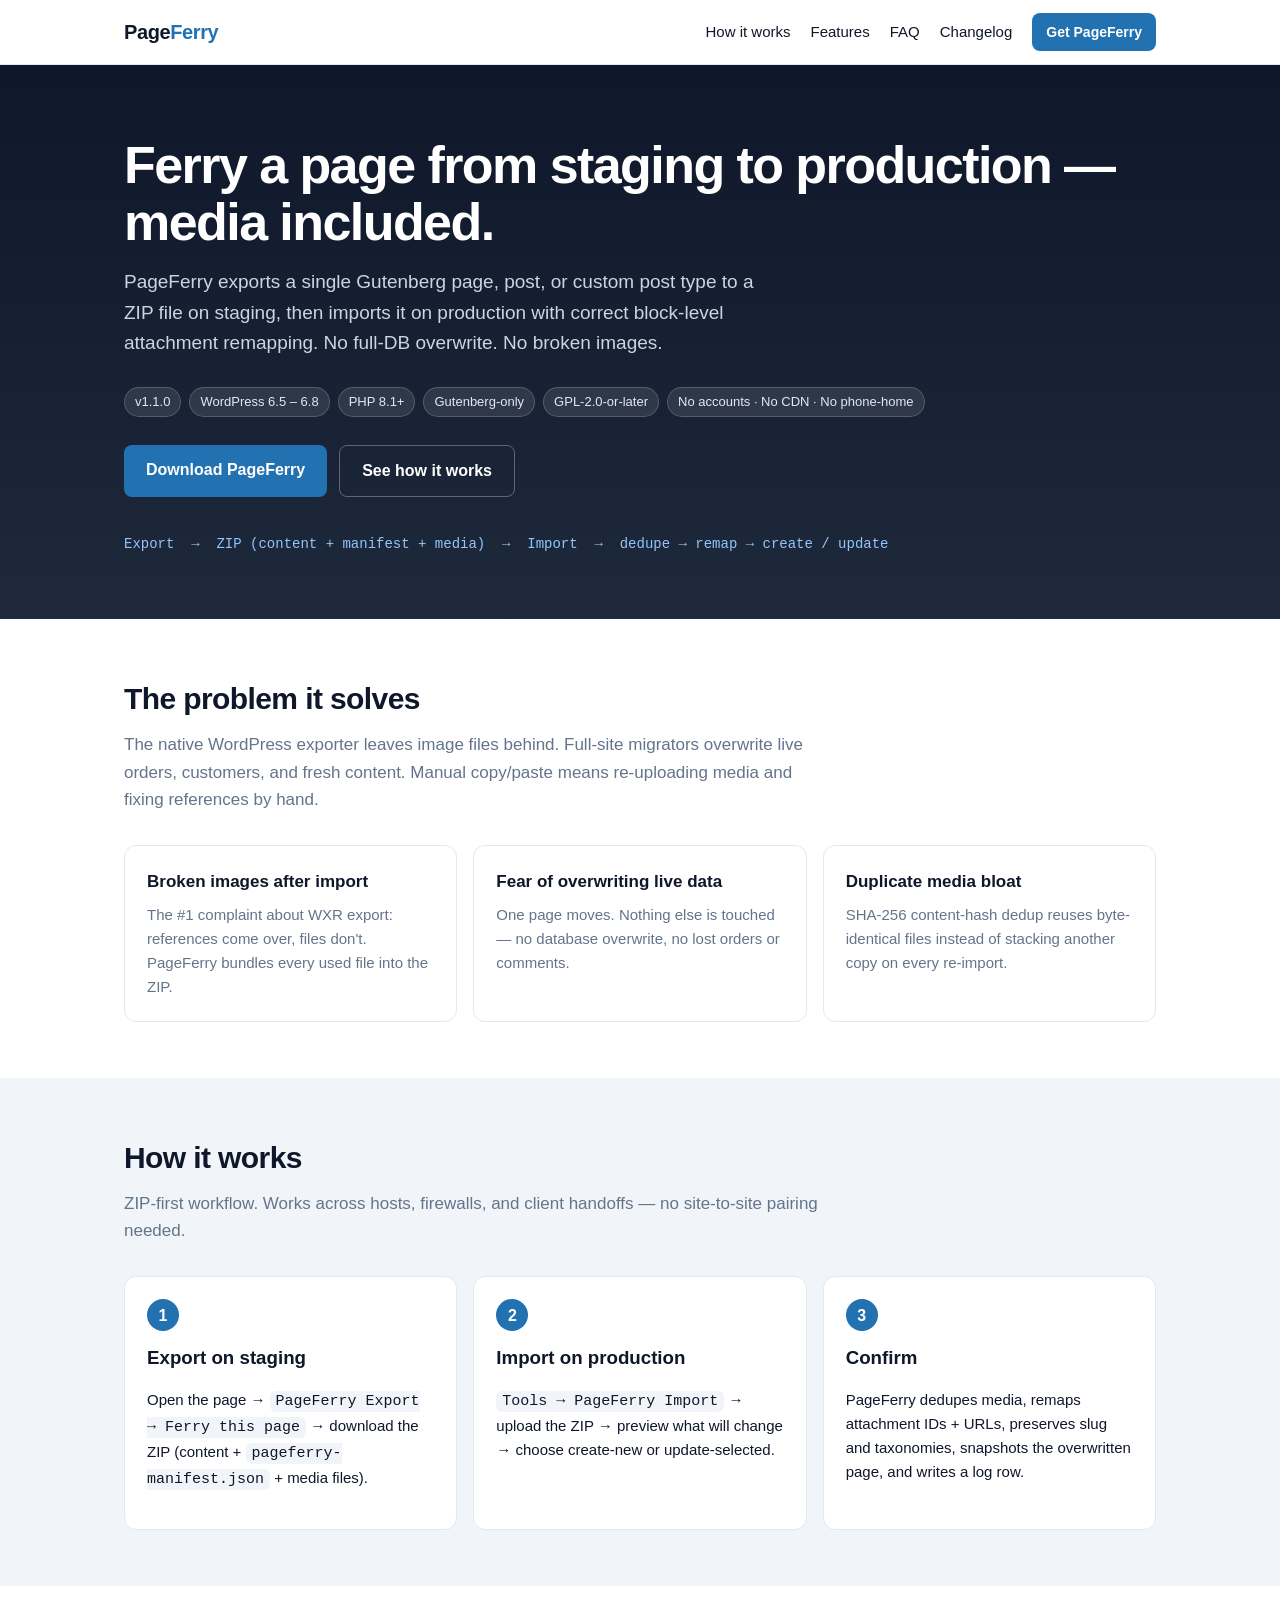
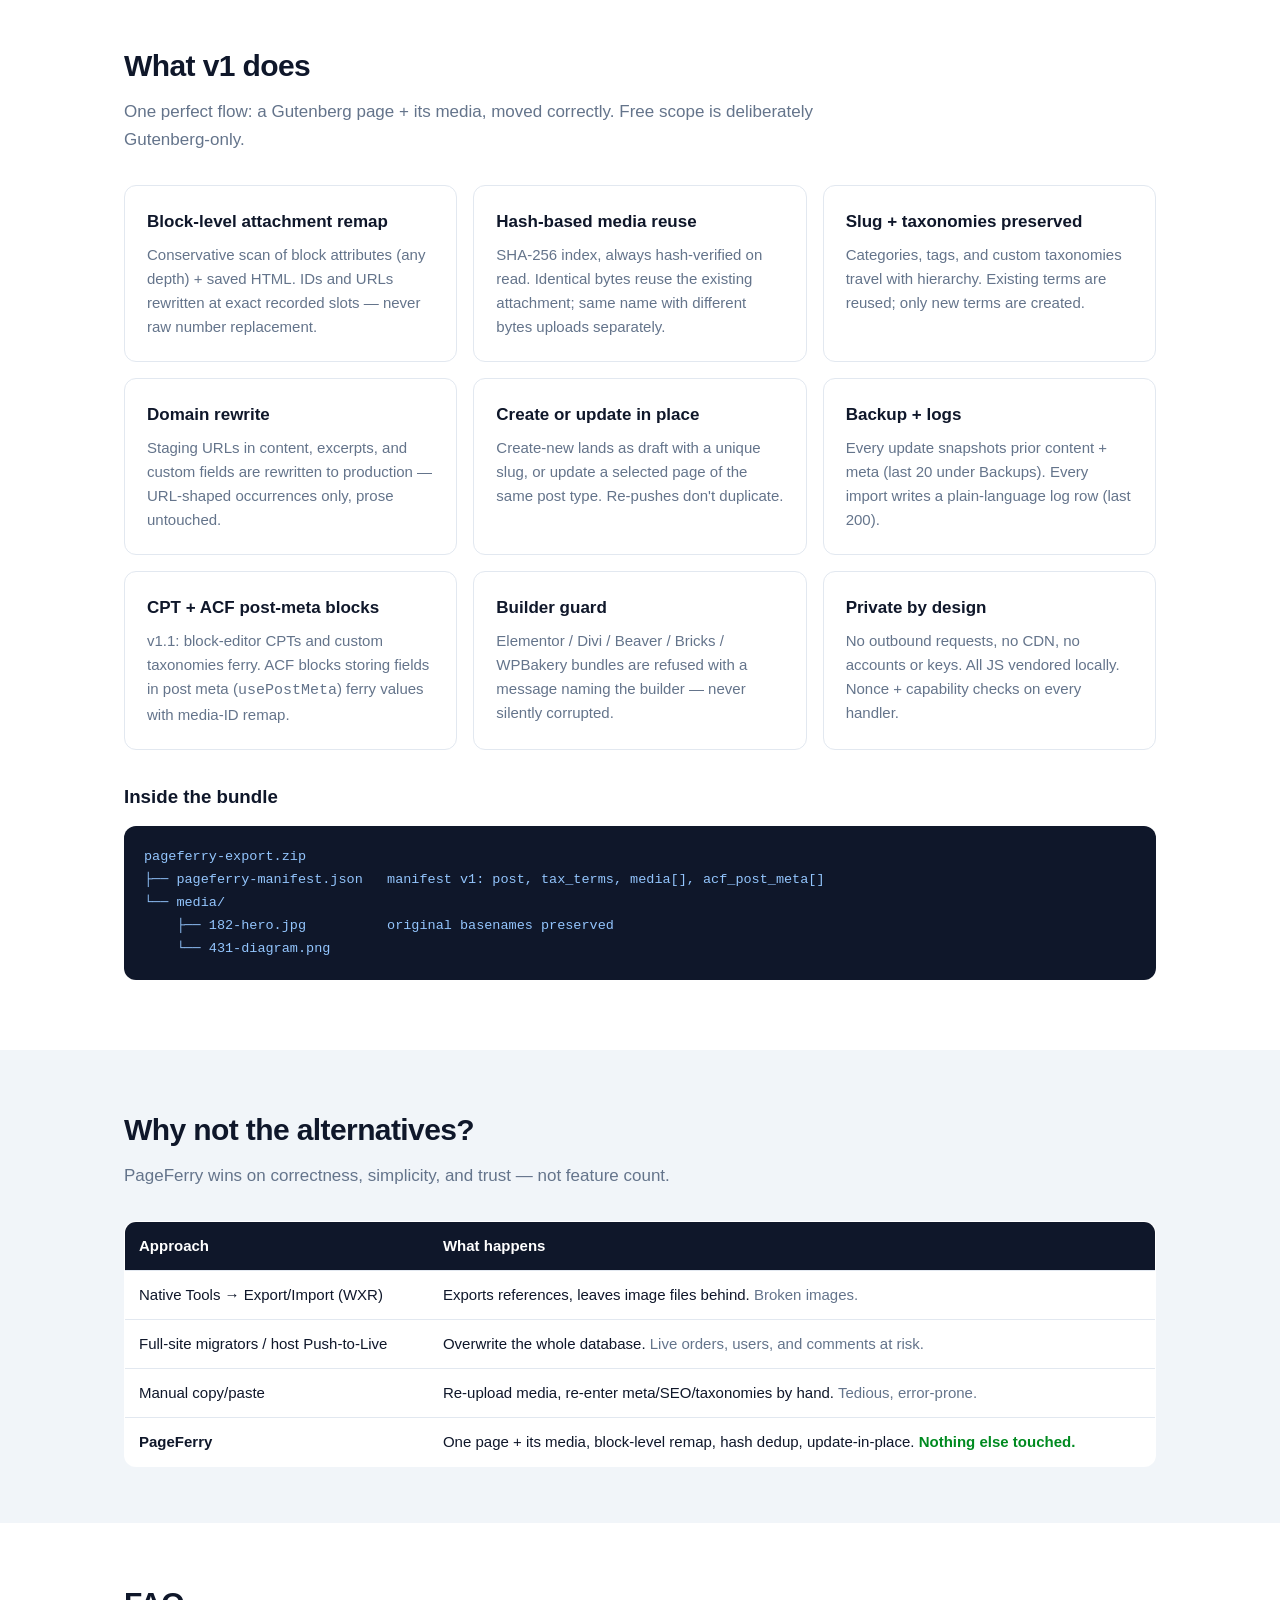
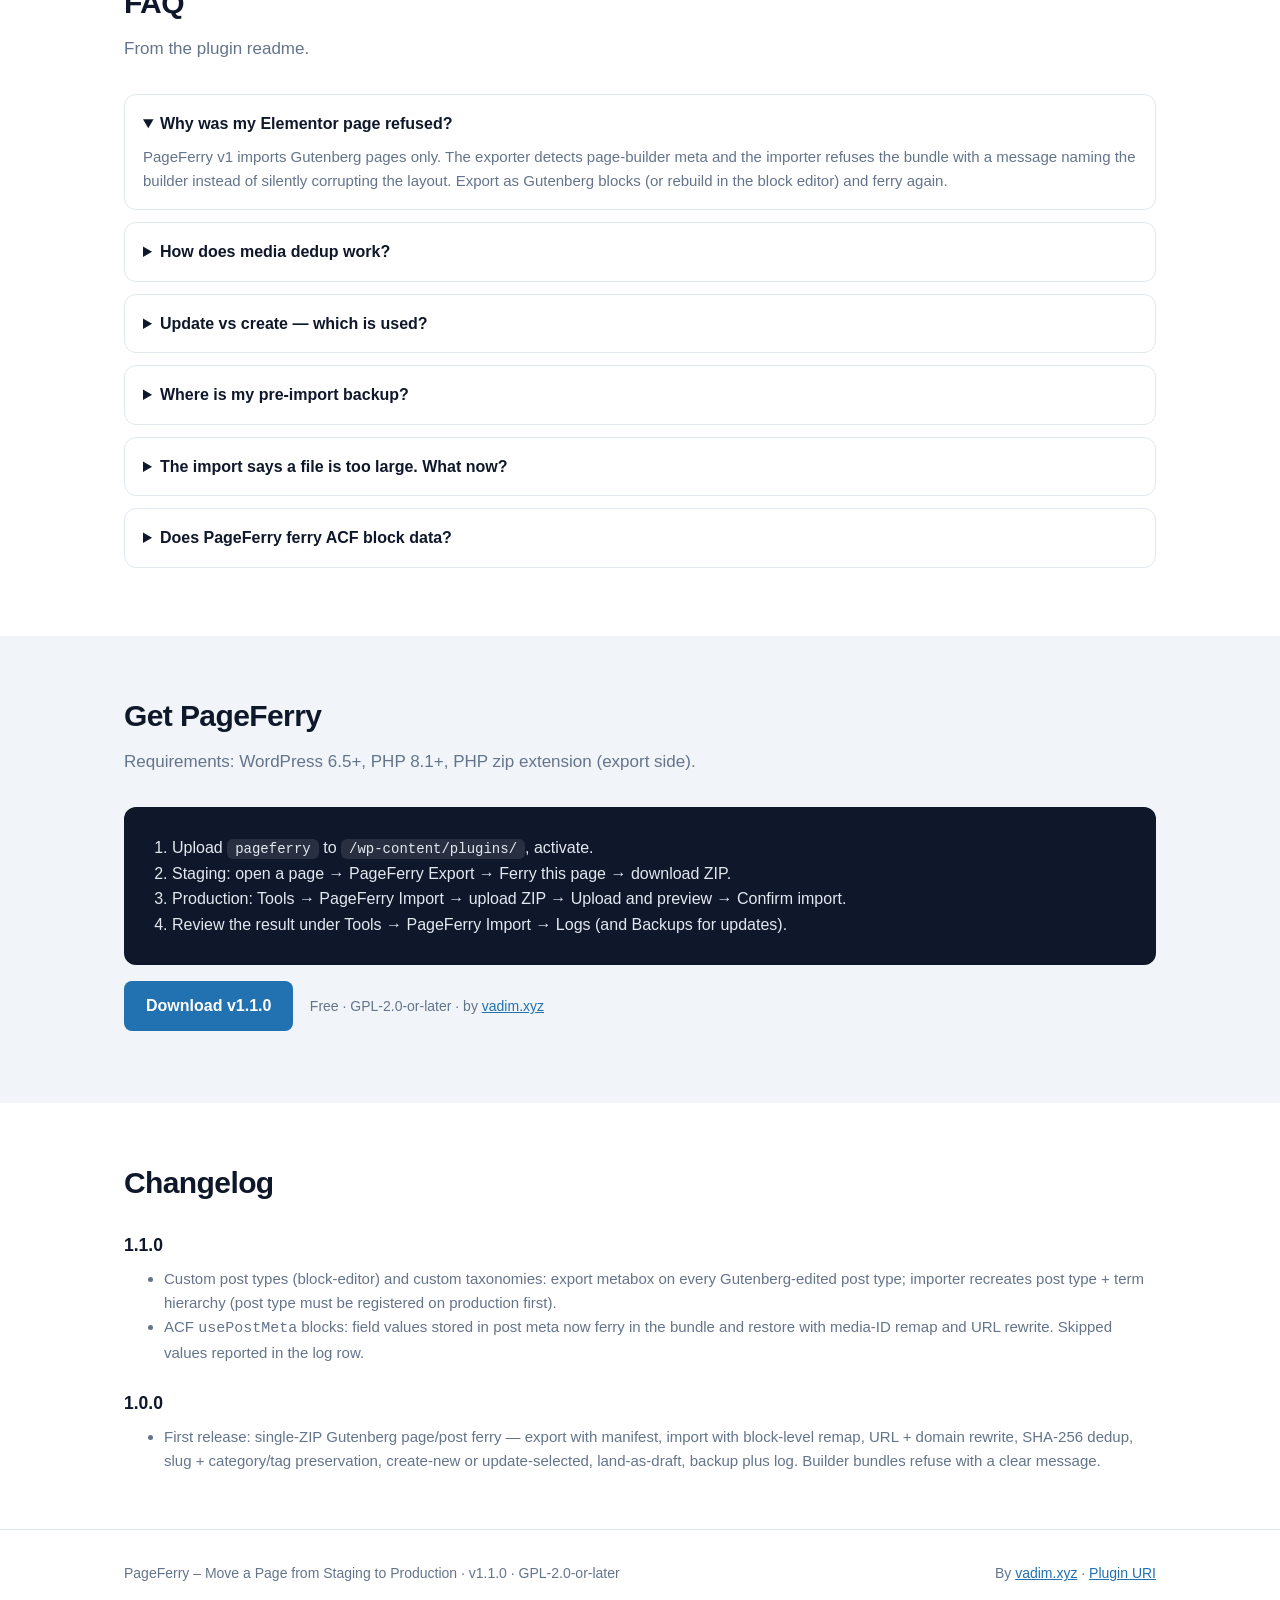
==== pageferry/index.html @ b73ab195 "Update files structure" ====
<!DOCTYPE html>
<html lang="en">
<head>
<meta charset="UTF-8">
<meta name="viewport" content="width=device-width, initial-scale=1.0">
<title>PageFerry – Move a Page from Staging to Production</title>
<meta name="description" content="PageFerry ferries a single Gutenberg page, post, or custom post type from staging to production — content, media, taxonomies included. ZIP-first workflow, correct block-level attachment remapping.">
<style>
  :root {
    --bg: #0f172a;
    --bg2: #1e293b;
    --card: #ffffff;
    --ink: #0f172a;
    --muted: #64748b;
    --line: #e2e8f0;
    --accent: #2271b1;
    --accent2: #135e96;
    --green: #008a20;
    --amber: #b45309;
    --soft: #f1f5f9;
    --radius: 12px;
    --max: 1080px;
  }
  * { box-sizing: border-box; }
  body { margin: 0; font-family: -apple-system, BlinkMacSystemFont, "Segoe UI", Roboto, Inter, Helvetica, Arial, sans-serif; color: var(--ink); background: #fff; line-height: 1.6; }
  a { color: var(--accent); }
  header.nav { position: sticky; top: 0; z-index: 10; background: rgba(255,255,255,.95); backdrop-filter: blur(8px); border-bottom: 1px solid var(--line); }
  .wrap { max-width: var(--max); margin: 0 auto; padding: 0 24px; }
  .nav-inner { display: flex; align-items: center; justify-content: space-between; height: 64px; }
  .brand { font-weight: 800; font-size: 20px; letter-spacing: -.02em; text-decoration: none; color: var(--ink); }
  .brand span { color: var(--accent); }
  .nav-links { display: flex; gap: 20px; align-items: center; font-size: 15px; }
  .nav-links a { text-decoration: none; color: var(--ink); }
  .btn.btn { display: inline-block; background: var(--accent); color: #fff; padding: 12px 22px; border-radius: 8px; text-decoration: none; font-weight: 600; border: 0; cursor: pointer; }
  .btn:hover { background: var(--accent2); color: #fff; }
  .btn.ghost { background: transparent; color: var(--ink); border: 1px solid var(--line); }
  .btn.small { padding: 8px 14px; font-size: 14px; }
  .hero { background: linear-gradient(180deg, var(--bg) 0%, var(--bg2) 100%); color: #fff; padding: 72px 0 64px; }
  .hero h1 { font-size: clamp(32px, 5vw, 52px); line-height: 1.1; letter-spacing: -.03em; margin: 0 0 16px; }
  .hero p.lead { font-size: 19px; color: #cbd5e1; max-width: 640px; margin: 0 0 28px; }
  .badges { display: flex; flex-wrap: wrap; gap: 8px; margin: 0 0 28px; }
  .badge { font-size: 13px; background: rgba(255,255,255,.1); border: 1px solid rgba(255,255,255,.18); padding: 4px 10px; border-radius: 999px; color: #e2e8f0; }
  .hero-cta { display: flex; gap: 12px; flex-wrap: wrap; }
  .hero-cta .btn.ghost { color: #fff; border-color: rgba(255,255,255,.3); }
  .flow { display: flex; gap: 8px; align-items: center; margin-top: 36px; font-family: ui-monospace, SFMono-Regular, Menlo, monospace; font-size: 14px; color: #93c5fd; flex-wrap: wrap; }
  section { padding: 56px 0; }
  section.alt { background: var(--soft); }
  h2 { font-size: 30px; letter-spacing: -.02em; margin: 0 0 8px; }
  p.sub { color: var(--muted); margin: 0 0 32px; max-width: 700px; font-size: 17px; }
  .grid3 { display: grid; grid-template-columns: repeat(3, 1fr); gap: 16px; }
  .grid2 { display: grid; grid-template-columns: repeat(2, 1fr); gap: 16px; }
  .card { background: var(--card); border: 1px solid var(--line); border-radius: var(--radius); padding: 22px; }
  section.alt .card { background: #fff; }
  .card h3 { margin: 0 0 8px; font-size: 17px; }
  .card p { margin: 0; color: var(--muted); font-size: 15px; }
  .steps { display: grid; grid-template-columns: repeat(3, 1fr); gap: 16px; counter-reset: step; }
  .step { background: #fff; border: 1px solid var(--line); border-radius: var(--radius); padding: 22px; }
  .step .n { display: inline-flex; width: 32px; height: 32px; border-radius: 50%; background: var(--accent); color: #fff; font-weight: 700; align-items: center; justify-content: center; margin-bottom: 12px; }
  .step h3 { margin: 0 0 8px; }
  .step p, .step code { font-size: 15px; }
  .step code { background: var(--soft); padding: 2px 6px; border-radius: 6px; }
  table { width: 100%; border-collapse: collapse; font-size: 15px; background: #fff; border-radius: var(--radius); overflow: hidden; border: 1px solid var(--line); }
  th, td { text-align: left; padding: 12px 14px; border-bottom: 1px solid var(--line); }
  th { background: var(--bg); color: #fff; font-weight: 600; }
  tr:last-child td { border-bottom: 0; }
  .yes { color: var(--green); font-weight: 700; }
  .no { color: var(--muted); }
  details { background: #fff; border: 1px solid var(--line); border-radius: var(--radius); padding: 16px 18px; margin-bottom: 12px; }
  summary { font-weight: 650; cursor: pointer; }
  details p { color: var(--muted); margin: 8px 0 0; font-size: 15px; }
  .install { background: var(--bg); color: #e2e8f0; border-radius: var(--radius); padding: 28px; }
  .install ol { margin: 0; padding-left: 20px; }
  .install code { background: rgba(255,255,255,.1); padding: 2px 8px; border-radius: 6px; font-size: 14px; }
  .changelog { font-size: 15px; }
  .changelog h3 { margin: 24px 0 8px; }
  .changelog ul { margin: 0; color: var(--muted); }
  footer { border-top: 1px solid var(--line); padding: 32px 0; color: var(--muted); font-size: 14px; }
  .cols { display: flex; justify-content: space-between; gap: 24px; flex-wrap: wrap; }
  pre.pipeline { background: var(--bg); color: #93c5fd; padding: 20px; border-radius: var(--radius); overflow-x: auto; font-size: 13.5px; line-height: 1.7; }
  @media (max-width: 800px) {
    .grid3, .grid2, .steps { grid-template-columns: 1fr; }
    .nav-links a.hide-m { display: none; }
    section { padding: 40px 0; }
  }
</style>
</head>
<body>

<header class="nav">
  <div class="wrap nav-inner">
    <a class="brand" href="#">Page<span>Ferry</span></a>
    <nav class="nav-links">
      <a class="hide-m" href="#how">How it works</a>
      <a class="hide-m" href="#features">Features</a>
      <a class="hide-m" href="#faq">FAQ</a>
      <a class="hide-m" href="#changelog">Changelog</a>
      <a class="btn small" href="#download">Get PageFerry</a>
    </nav>
  </div>
</header>

<div class="hero">
  <div class="wrap">
    <h1>Ferry a page from staging to production — media included.</h1>
    <p class="lead">PageFerry exports a single Gutenberg page, post, or custom post type to a ZIP file on staging, then imports it on production with correct block-level attachment remapping. No full-DB overwrite. No broken images.</p>
    <div class="badges">
      <span class="badge">v1.1.0</span>
      <span class="badge">WordPress 6.5 – 6.8</span>
      <span class="badge">PHP 8.1+</span>
      <span class="badge">Gutenberg-only</span>
      <span class="badge">GPL-2.0-or-later</span>
      <span class="badge">No accounts · No CDN · No phone-home</span>
    </div>
    <div class="hero-cta">
      <a class="btn" href="#download">Download PageFerry</a>
      <a class="btn ghost" href="#how">See how it works</a>
    </div>
    <div class="flow">Export &nbsp;→&nbsp; ZIP (content + manifest + media) &nbsp;→&nbsp; Import &nbsp;→&nbsp; dedupe → remap → create / update</div>
  </div>
</div>

<section id="problem">
  <div class="wrap">
    <h2>The problem it solves</h2>
    <p class="sub">The native WordPress exporter leaves image files behind. Full-site migrators overwrite live orders, customers, and fresh content. Manual copy/paste means re-uploading media and fixing references by hand.</p>
    <div class="grid3">
      <div class="card"><h3>Broken images after import</h3><p>The #1 complaint about WXR export: references come over, files don't. PageFerry bundles every used file into the ZIP.</p></div>
      <div class="card"><h3>Fear of overwriting live data</h3><p>One page moves. Nothing else is touched — no database overwrite, no lost orders or comments.</p></div>
      <div class="card"><h3>Duplicate media bloat</h3><p>SHA-256 content-hash dedup reuses byte-identical files instead of stacking another copy on every re-import.</p></div>
    </div>
  </div>
</section>

<section class="alt" id="how">
  <div class="wrap">
    <h2>How it works</h2>
    <p class="sub">ZIP-first workflow. Works across hosts, firewalls, and client handoffs — no site-to-site pairing needed.</p>
    <div class="steps">
      <div class="step"><div class="n">1</div><h3>Export on staging</h3><p>Open the page → <code>PageFerry Export → Ferry this page</code> → download the ZIP (content + <code>pageferry-manifest.json</code> + media files).</p></div>
      <div class="step"><div class="n">2</div><h3>Import on production</h3><p><code>Tools → PageFerry Import</code> → upload the ZIP → preview what will change → choose create-new or update-selected.</p></div>
      <div class="step"><div class="n">3</div><h3>Confirm</h3><p>PageFerry dedupes media, remaps attachment IDs + URLs, preserves slug and taxonomies, snapshots the overwritten page, and writes a log row.</p></div>
    </div>
  </div>
</section>

<section id="features">
  <div class="wrap">
    <h2>What v1 does</h2>
    <p class="sub">One perfect flow: a Gutenberg page + its media, moved correctly. Free scope is deliberately Gutenberg-only.</p>
    <div class="grid3">
      <div class="card"><h3>Block-level attachment remap</h3><p>Conservative scan of block attributes (any depth) + saved HTML. IDs and URLs rewritten at exact recorded slots — never raw number replacement.</p></div>
      <div class="card"><h3>Hash-based media reuse</h3><p>SHA-256 index, always hash-verified on read. Identical bytes reuse the existing attachment; same name with different bytes uploads separately.</p></div>
      <div class="card"><h3>Slug + taxonomies preserved</h3><p>Categories, tags, and custom taxonomies travel with hierarchy. Existing terms are reused; only new terms are created.</p></div>
      <div class="card"><h3>Domain rewrite</h3><p>Staging URLs in content, excerpts, and custom fields are rewritten to production — URL-shaped occurrences only, prose untouched.</p></div>
      <div class="card"><h3>Create or update in place</h3><p>Create-new lands as draft with a unique slug, or update a selected page of the same post type. Re-pushes don't duplicate.</p></div>
      <div class="card"><h3>Backup + logs</h3><p>Every update snapshots prior content + meta (last 20 under Backups). Every import writes a plain-language log row (last 200).</p></div>
      <div class="card"><h3>CPT + ACF post-meta blocks</h3><p>v1.1: block-editor CPTs and custom taxonomies ferry. ACF blocks storing fields in post meta (<code>usePostMeta</code>) ferry values with media-ID remap.</p></div>
      <div class="card"><h3>Builder guard</h3><p>Elementor / Divi / Beaver / Bricks / WPBakery bundles are refused with a message naming the builder — never silently corrupted.</p></div>
      <div class="card"><h3>Private by design</h3><p>No outbound requests, no CDN, no accounts or keys. All JS vendored locally. Nonce + capability checks on every handler.</p></div>
    </div>
    <h3 style="margin:32px 0 12px">Inside the bundle</h3>
    <pre class="pipeline">pageferry-export.zip
├── pageferry-manifest.json   manifest v1: post, tax_terms, media[], acf_post_meta[]
└── media/
    ├── 182-hero.jpg          original basenames preserved
    └── 431-diagram.png</pre>
  </div>
</section>

<section class="alt" id="compare">
  <div class="wrap">
    <h2>Why not the alternatives?</h2>
    <p class="sub">PageFerry wins on correctness, simplicity, and trust — not feature count.</p>
    <table>
      <tr><th>Approach</th><th>What happens</th></tr>
      <tr><td>Native Tools → Export/Import (WXR)</td><td>Exports references, leaves image files behind. <span class="no">Broken images.</span></td></tr>
      <tr><td>Full-site migrators / host Push-to-Live</td><td>Overwrite the whole database. <span class="no">Live orders, users, and comments at risk.</span></td></tr>
      <tr><td>Manual copy/paste</td><td>Re-upload media, re-enter meta/SEO/taxonomies by hand. <span class="no">Tedious, error-prone.</span></td></tr>
      <tr><td><strong>PageFerry</strong></td><td>One page + its media, block-level remap, hash dedup, update-in-place. <span class="yes">Nothing else touched.</span></td></tr>
    </table>
  </div>
</section>

<section id="faq">
  <div class="wrap">
    <h2>FAQ</h2>
    <p class="sub">From the plugin readme.</p>
    <details open><summary>Why was my Elementor page refused?</summary><p>PageFerry v1 imports Gutenberg pages only. The exporter detects page-builder meta and the importer refuses the bundle with a message naming the builder instead of silently corrupting the layout. Export as Gutenberg blocks (or rebuild in the block editor) and ferry again.</p></details>
    <details><summary>How does media dedup work?</summary><p>Every file is hashed (SHA-256) at export. On import, PageFerry looks the hash up in its reuse index and verifies by re-hashing the existing attachment — a stale index row never reuses a deleted file. Identical bytes reuse the attachment; same filename with different bytes uploads separately.</p></details>
    <details><summary>Update vs create — which is used?</summary><p>You choose on the import screen. Create-new inserts as a draft with a unique slug. Update-selected overwrites content, excerpt, terms, and featured image after snapshotting the prior version into Backups. Terms match by name; existing terms keep their current parents.</p></details>
    <details><summary>Where is my pre-import backup?</summary><p>Tools → PageFerry Import → Backups. Each update stores the target's prior content and meta before writing anything (kept: last 20). The Logs tab links each update row to its backup key.</p></details>
    <details><summary>The import says a file is too large. What now?</summary><p>Your host caps each upload. Bundles over the cap import file-by-file automatically — but one single asset over the cap cannot. Raise the PHP upload limit, or drop that asset and re-export. The error names the file.</p></details>
    <details><summary>Does PageFerry ferry ACF block data?</summary><p>Blocks keeping field data in the block comment ferry like any other blocks. Blocks storing fields in post meta (usePostMeta, ACF PRO 6.3+) ferry values too: image/file/gallery IDs remap, URLs rewrite, the rest restores verbatim via the ACF API. Reference-type IDs (post/relationship/taxonomy/user) ferry verbatim — the export warns when they hold values.</p></details>
  </div>
</section>

<section class="alt" id="download">
  <div class="wrap">
    <h2>Get PageFerry</h2>
    <p class="sub">Requirements: WordPress 6.5+, PHP 8.1+, PHP zip extension (export side).</p>
    <div class="install">
      <ol>
        <li>Upload <code>pageferry</code> to <code>/wp-content/plugins/</code>, activate.</li>
        <li>Staging: open a page → PageFerry Export → Ferry this page → download ZIP.</li>
        <li>Production: Tools → PageFerry Import → upload ZIP → Upload and preview → Confirm import.</li>
        <li>Review the result under Tools → PageFerry Import → Logs (and Backups for updates).</li>
      </ol>
    </div>
    <p style="margin-top:16px"><a class="btn" href="https://vadim.xyz/pageferry/pageferry-1.1.0.zip">Download v1.1.0</a>
    <span style="color:var(--muted); font-size:14px; margin-left:12px">Free · GPL-2.0-or-later · by <a href="https://vadim.xyz">vadim.xyz</a></span></p>
  </div>
</section>

<section id="changelog">
  <div class="wrap changelog">
    <h2>Changelog</h2>
    <h3>1.1.0</h3>
    <ul>
      <li>Custom post types (block-editor) and custom taxonomies: export metabox on every Gutenberg-edited post type; importer recreates post type + term hierarchy (post type must be registered on production first).</li>
      <li>ACF <code>usePostMeta</code> blocks: field values stored in post meta now ferry in the bundle and restore with media-ID remap and URL rewrite. Skipped values reported in the log row.</li>
    </ul>
    <h3>1.0.0</h3>
    <ul>
      <li>First release: single-ZIP Gutenberg page/post ferry — export with manifest, import with block-level remap, URL + domain rewrite, SHA-256 dedup, slug + category/tag preservation, create-new or update-selected, land-as-draft, backup plus log. Builder bundles refuse with a clear message.</li>
    </ul>
  </div>
</section>

<footer>
  <div class="wrap cols">
    <div>PageFerry – Move a Page from Staging to Production · v1.1.0 · GPL-2.0-or-later</div>
    <div>By <a href="https://vadim.xyz">vadim.xyz</a> · <a href="https://vadim.xyz/pageferry">Plugin URI</a></div>
  </div>
</footer>

</body>
</html>
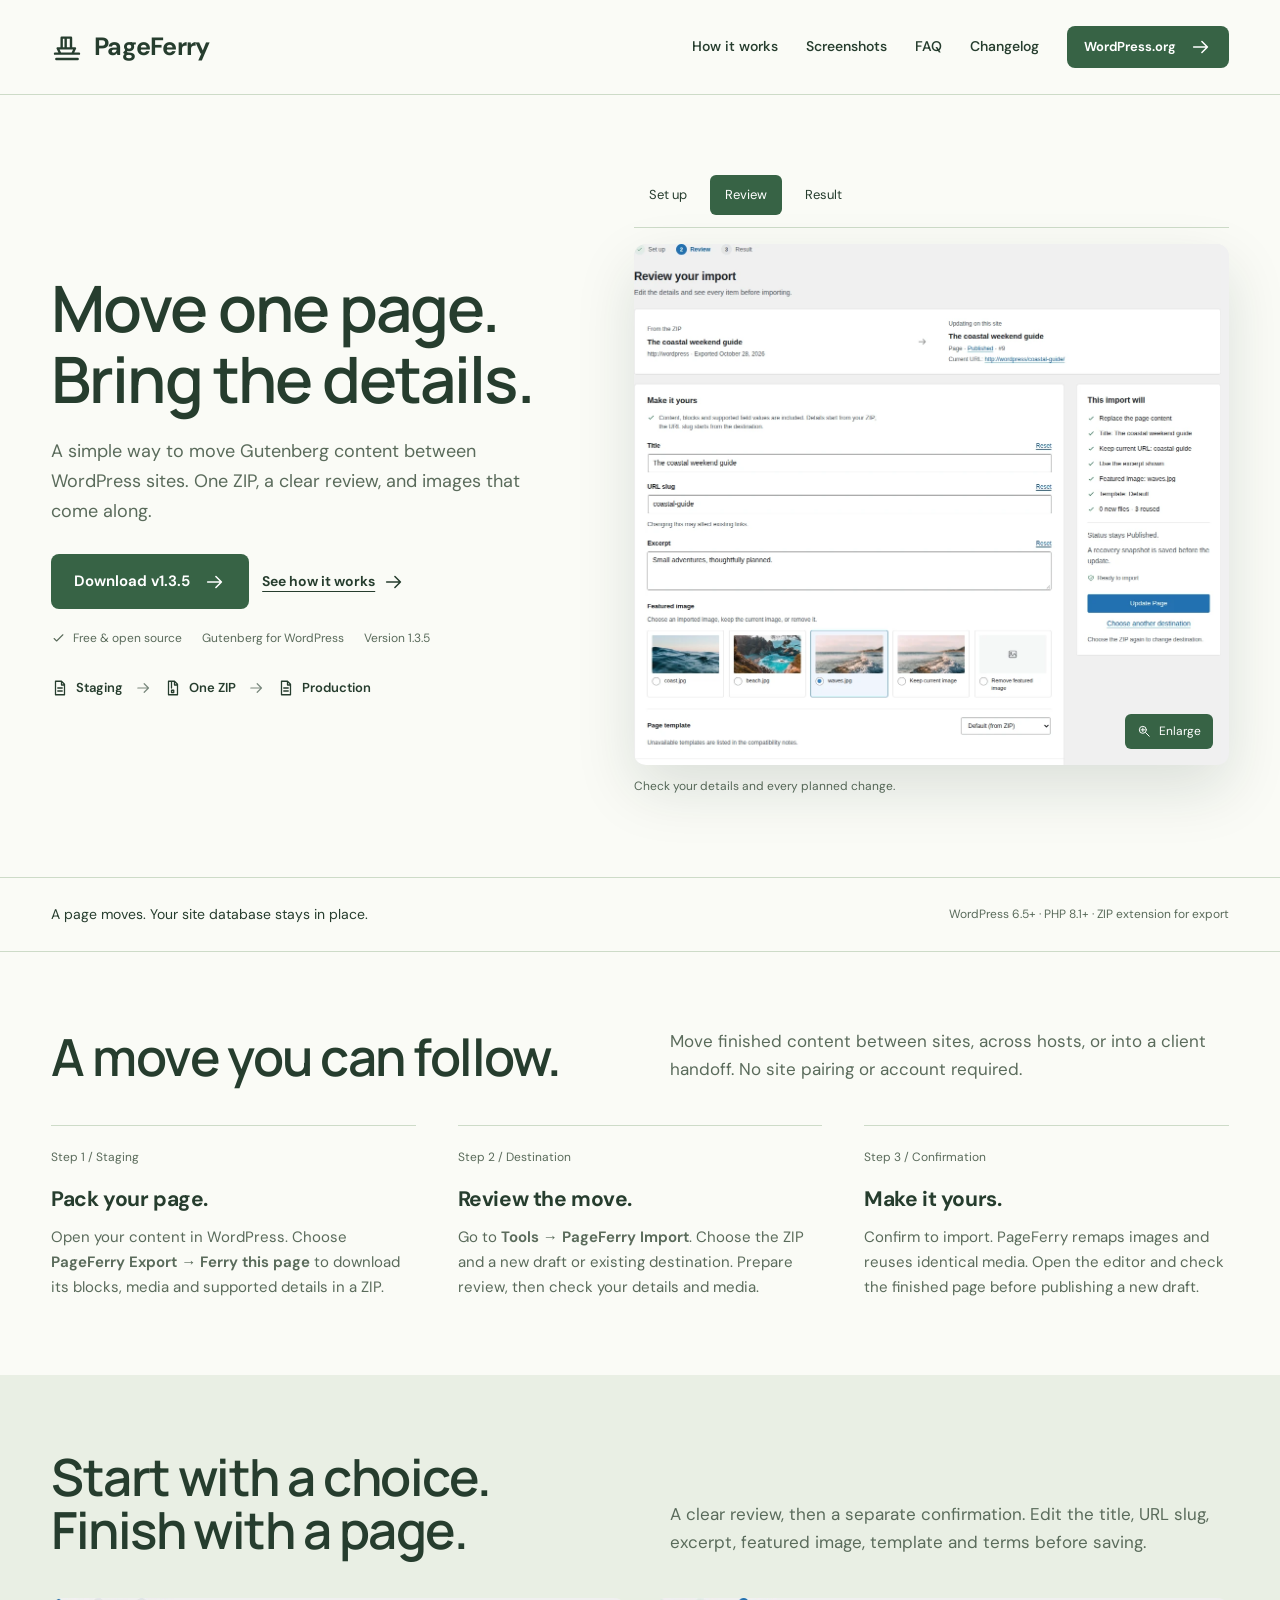
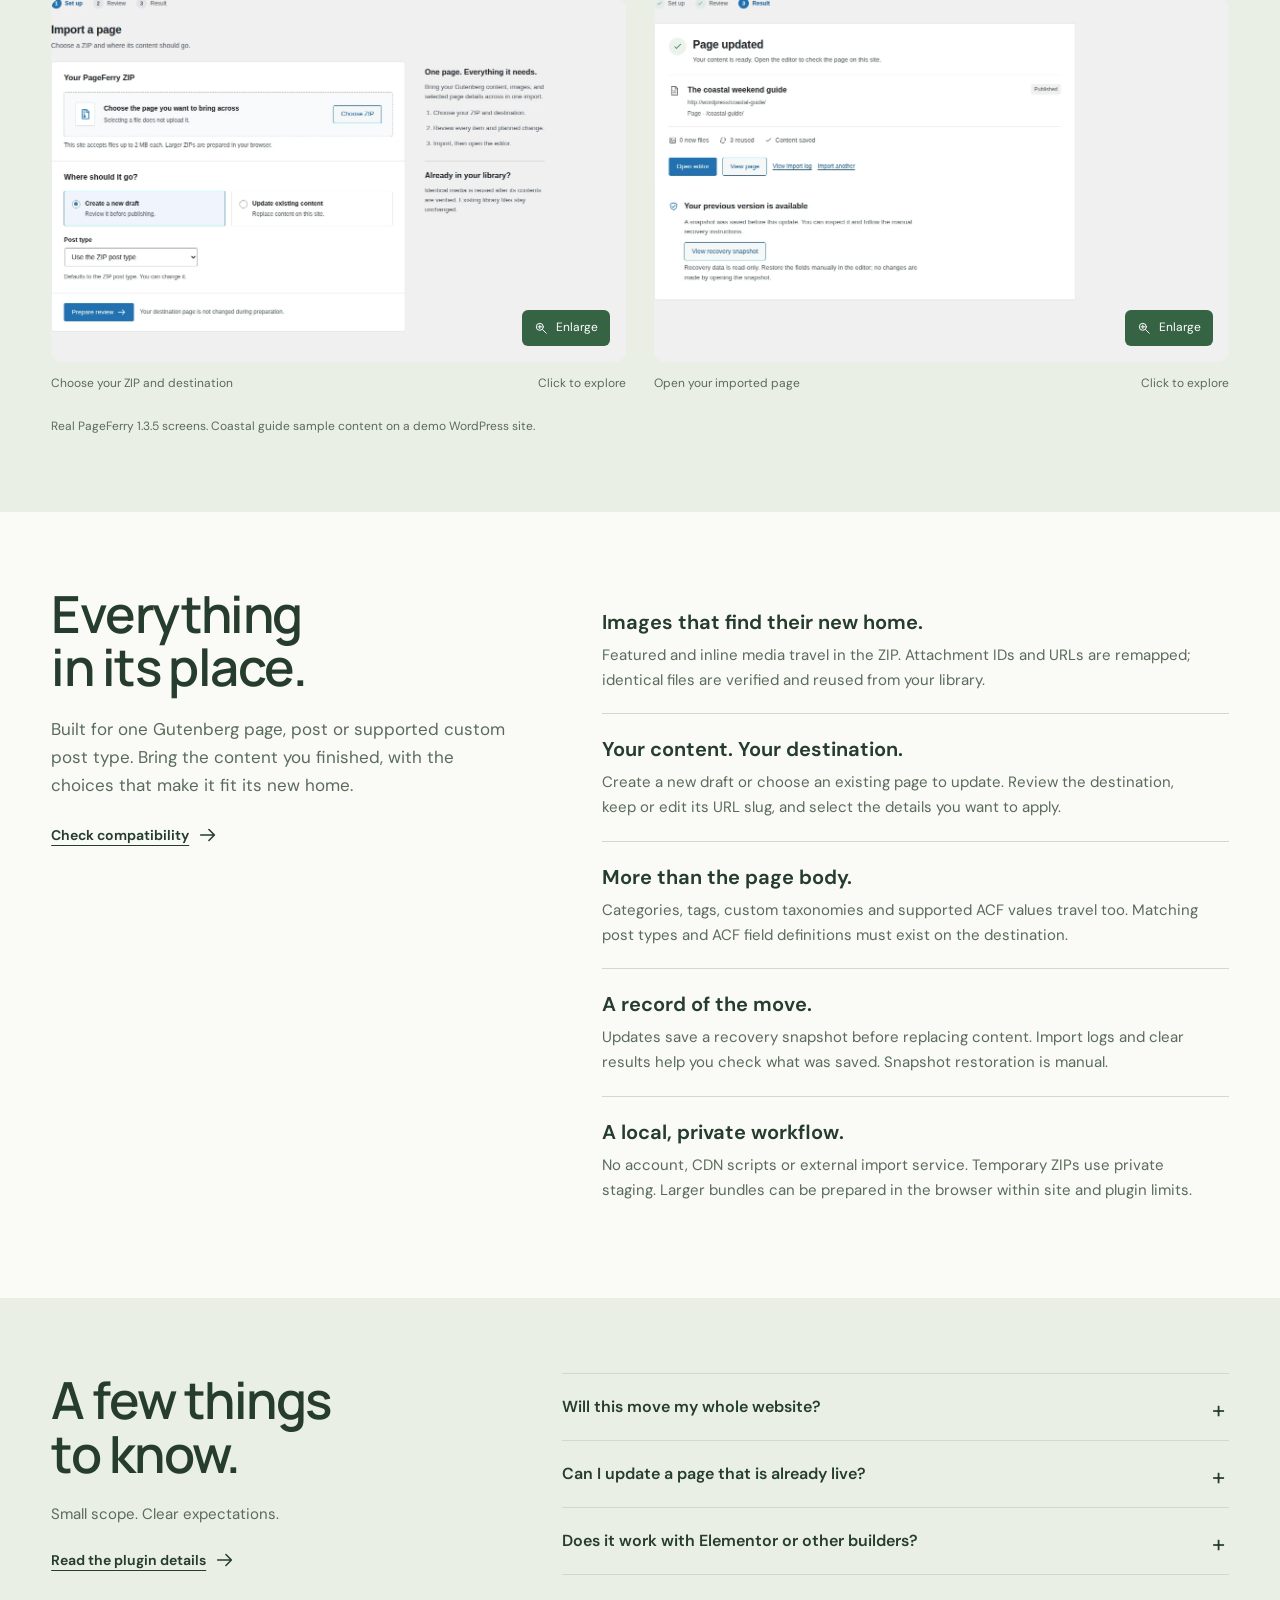
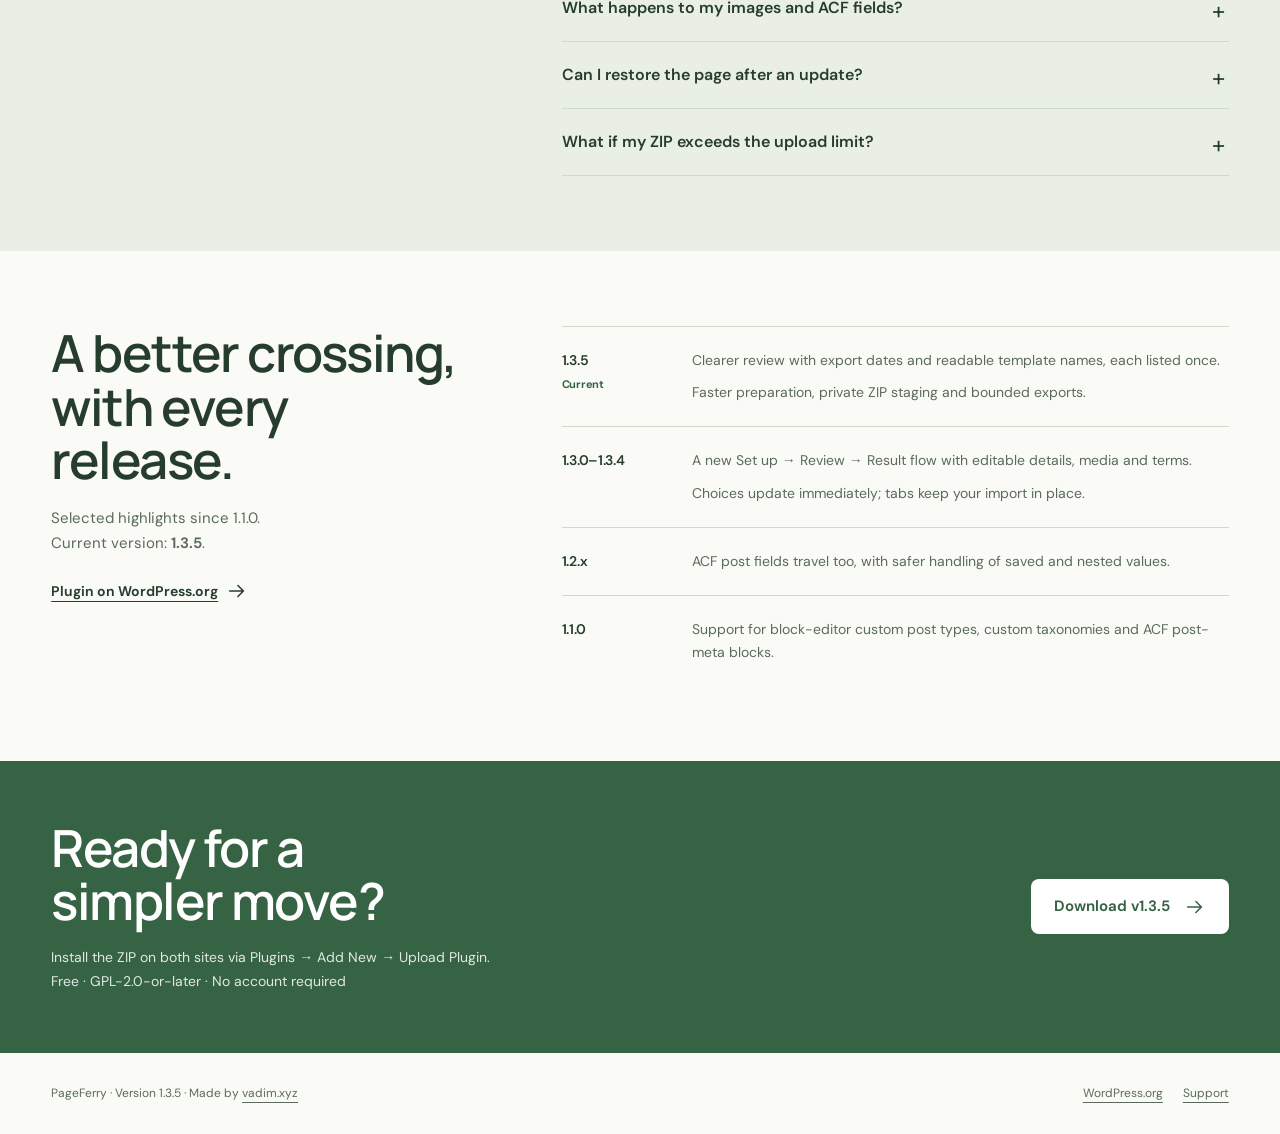
==== commit ad6095c5: "v1.3.5" ====
--- a/pageferry/index.html
+++ b/pageferry/index.html
@@ -1,237 +1,22 @@
-<!DOCTYPE html>
-<html lang="en">
-<head>
-<meta charset="UTF-8">
-<meta name="viewport" content="width=device-width, initial-scale=1.0">
-<title>PageFerry – Move a Page from Staging to Production</title>
-<meta name="description" content="PageFerry ferries a single Gutenberg page, post, or custom post type from staging to production — content, media, taxonomies included. ZIP-first workflow, correct block-level attachment remapping.">
-<style>
-  :root {
-    --bg: #0f172a;
-    --bg2: #1e293b;
-    --card: #ffffff;
-    --ink: #0f172a;
-    --muted: #64748b;
-    --line: #e2e8f0;
-    --accent: #2271b1;
-    --accent2: #135e96;
-    --green: #008a20;
-    --amber: #b45309;
-    --soft: #f1f5f9;
-    --radius: 12px;
-    --max: 1080px;
-  }
-  * { box-sizing: border-box; }
-  body { margin: 0; font-family: -apple-system, BlinkMacSystemFont, "Segoe UI", Roboto, Inter, Helvetica, Arial, sans-serif; color: var(--ink); background: #fff; line-height: 1.6; }
-  a { color: var(--accent); }
-  header.nav { position: sticky; top: 0; z-index: 10; background: rgba(255,255,255,.95); backdrop-filter: blur(8px); border-bottom: 1px solid var(--line); }
-  .wrap { max-width: var(--max); margin: 0 auto; padding: 0 24px; }
-  .nav-inner { display: flex; align-items: center; justify-content: space-between; height: 64px; }
-  .brand { font-weight: 800; font-size: 20px; letter-spacing: -.02em; text-decoration: none; color: var(--ink); }
-  .brand span { color: var(--accent); }
-  .nav-links { display: flex; gap: 20px; align-items: center; font-size: 15px; }
-  .nav-links a { text-decoration: none; color: var(--ink); }
-  .btn.btn { display: inline-block; background: var(--accent); color: #fff; padding: 12px 22px; border-radius: 8px; text-decoration: none; font-weight: 600; border: 0; cursor: pointer; }
-  .btn:hover { background: var(--accent2); color: #fff; }
-  .btn.ghost { background: transparent; color: var(--ink); border: 1px solid var(--line); }
-  .btn.small { padding: 8px 14px; font-size: 14px; }
-  .hero { background: linear-gradient(180deg, var(--bg) 0%, var(--bg2) 100%); color: #fff; padding: 72px 0 64px; }
-  .hero h1 { font-size: clamp(32px, 5vw, 52px); line-height: 1.1; letter-spacing: -.03em; margin: 0 0 16px; }
-  .hero p.lead { font-size: 19px; color: #cbd5e1; max-width: 640px; margin: 0 0 28px; }
-  .badges { display: flex; flex-wrap: wrap; gap: 8px; margin: 0 0 28px; }
-  .badge { font-size: 13px; background: rgba(255,255,255,.1); border: 1px solid rgba(255,255,255,.18); padding: 4px 10px; border-radius: 999px; color: #e2e8f0; }
-  .hero-cta { display: flex; gap: 12px; flex-wrap: wrap; }
-  .hero-cta .btn.ghost { color: #fff; border-color: rgba(255,255,255,.3); }
-  .flow { display: flex; gap: 8px; align-items: center; margin-top: 36px; font-family: ui-monospace, SFMono-Regular, Menlo, monospace; font-size: 14px; color: #93c5fd; flex-wrap: wrap; }
-  section { padding: 56px 0; }
-  section.alt { background: var(--soft); }
-  h2 { font-size: 30px; letter-spacing: -.02em; margin: 0 0 8px; }
-  p.sub { color: var(--muted); margin: 0 0 32px; max-width: 700px; font-size: 17px; }
-  .grid3 { display: grid; grid-template-columns: repeat(3, 1fr); gap: 16px; }
-  .grid2 { display: grid; grid-template-columns: repeat(2, 1fr); gap: 16px; }
-  .card { background: var(--card); border: 1px solid var(--line); border-radius: var(--radius); padding: 22px; }
-  section.alt .card { background: #fff; }
-  .card h3 { margin: 0 0 8px; font-size: 17px; }
-  .card p { margin: 0; color: var(--muted); font-size: 15px; }
-  .steps { display: grid; grid-template-columns: repeat(3, 1fr); gap: 16px; counter-reset: step; }
-  .step { background: #fff; border: 1px solid var(--line); border-radius: var(--radius); padding: 22px; }
-  .step .n { display: inline-flex; width: 32px; height: 32px; border-radius: 50%; background: var(--accent); color: #fff; font-weight: 700; align-items: center; justify-content: center; margin-bottom: 12px; }
-  .step h3 { margin: 0 0 8px; }
-  .step p, .step code { font-size: 15px; }
-  .step code { background: var(--soft); padding: 2px 6px; border-radius: 6px; }
-  table { width: 100%; border-collapse: collapse; font-size: 15px; background: #fff; border-radius: var(--radius); overflow: hidden; border: 1px solid var(--line); }
-  th, td { text-align: left; padding: 12px 14px; border-bottom: 1px solid var(--line); }
-  th { background: var(--bg); color: #fff; font-weight: 600; }
-  tr:last-child td { border-bottom: 0; }
-  .yes { color: var(--green); font-weight: 700; }
-  .no { color: var(--muted); }
-  details { background: #fff; border: 1px solid var(--line); border-radius: var(--radius); padding: 16px 18px; margin-bottom: 12px; }
-  summary { font-weight: 650; cursor: pointer; }
-  details p { color: var(--muted); margin: 8px 0 0; font-size: 15px; }
-  .install { background: var(--bg); color: #e2e8f0; border-radius: var(--radius); padding: 28px; }
-  .install ol { margin: 0; padding-left: 20px; }
-  .install code { background: rgba(255,255,255,.1); padding: 2px 8px; border-radius: 6px; font-size: 14px; }
-  .changelog { font-size: 15px; }
-  .changelog h3 { margin: 24px 0 8px; }
-  .changelog ul { margin: 0; color: var(--muted); }
-  footer { border-top: 1px solid var(--line); padding: 32px 0; color: var(--muted); font-size: 14px; }
-  .cols { display: flex; justify-content: space-between; gap: 24px; flex-wrap: wrap; }
-  pre.pipeline { background: var(--bg); color: #93c5fd; padding: 20px; border-radius: var(--radius); overflow-x: auto; font-size: 13.5px; line-height: 1.7; }
-  @media (max-width: 800px) {
-    .grid3, .grid2, .steps { grid-template-columns: 1fr; }
-    .nav-links a.hide-m { display: none; }
-    section { padding: 40px 0; }
-  }
-</style>
-</head>
-<body>
-
-<header class="nav">
-  <div class="wrap nav-inner">
-    <a class="brand" href="#">Page<span>Ferry</span></a>
-    <nav class="nav-links">
-      <a class="hide-m" href="#how">How it works</a>
-      <a class="hide-m" href="#features">Features</a>
-      <a class="hide-m" href="#faq">FAQ</a>
-      <a class="hide-m" href="#changelog">Changelog</a>
-      <a class="btn small" href="#download">Get PageFerry</a>
-    </nav>
-  </div>
-</header>
-
-<div class="hero">
-  <div class="wrap">
-    <h1>Ferry a page from staging to production — media included.</h1>
-    <p class="lead">PageFerry exports a single Gutenberg page, post, or custom post type to a ZIP file on staging, then imports it on production with correct block-level attachment remapping. No full-DB overwrite. No broken images.</p>
-    <div class="badges">
-      <span class="badge">v1.1.0</span>
-      <span class="badge">WordPress 6.5 – 6.8</span>
-      <span class="badge">PHP 8.1+</span>
-      <span class="badge">Gutenberg-only</span>
-      <span class="badge">GPL-2.0-or-later</span>
-      <span class="badge">No accounts · No CDN · No phone-home</span>
-    </div>
-    <div class="hero-cta">
-      <a class="btn" href="#download">Download PageFerry</a>
-      <a class="btn ghost" href="#how">See how it works</a>
-    </div>
-    <div class="flow">Export &nbsp;→&nbsp; ZIP (content + manifest + media) &nbsp;→&nbsp; Import &nbsp;→&nbsp; dedupe → remap → create / update</div>
-  </div>
-</div>
-
-<section id="problem">
-  <div class="wrap">
-    <h2>The problem it solves</h2>
-    <p class="sub">The native WordPress exporter leaves image files behind. Full-site migrators overwrite live orders, customers, and fresh content. Manual copy/paste means re-uploading media and fixing references by hand.</p>
-    <div class="grid3">
-      <div class="card"><h3>Broken images after import</h3><p>The #1 complaint about WXR export: references come over, files don't. PageFerry bundles every used file into the ZIP.</p></div>
-      <div class="card"><h3>Fear of overwriting live data</h3><p>One page moves. Nothing else is touched — no database overwrite, no lost orders or comments.</p></div>
-      <div class="card"><h3>Duplicate media bloat</h3><p>SHA-256 content-hash dedup reuses byte-identical files instead of stacking another copy on every re-import.</p></div>
-    </div>
-  </div>
-</section>
-
-<section class="alt" id="how">
-  <div class="wrap">
-    <h2>How it works</h2>
-    <p class="sub">ZIP-first workflow. Works across hosts, firewalls, and client handoffs — no site-to-site pairing needed.</p>
-    <div class="steps">
-      <div class="step"><div class="n">1</div><h3>Export on staging</h3><p>Open the page → <code>PageFerry Export → Ferry this page</code> → download the ZIP (content + <code>pageferry-manifest.json</code> + media files).</p></div>
-      <div class="step"><div class="n">2</div><h3>Import on production</h3><p><code>Tools → PageFerry Import</code> → upload the ZIP → preview what will change → choose create-new or update-selected.</p></div>
-      <div class="step"><div class="n">3</div><h3>Confirm</h3><p>PageFerry dedupes media, remaps attachment IDs + URLs, preserves slug and taxonomies, snapshots the overwritten page, and writes a log row.</p></div>
-    </div>
-  </div>
-</section>
-
-<section id="features">
-  <div class="wrap">
-    <h2>What v1 does</h2>
-    <p class="sub">One perfect flow: a Gutenberg page + its media, moved correctly. Free scope is deliberately Gutenberg-only.</p>
-    <div class="grid3">
-      <div class="card"><h3>Block-level attachment remap</h3><p>Conservative scan of block attributes (any depth) + saved HTML. IDs and URLs rewritten at exact recorded slots — never raw number replacement.</p></div>
-      <div class="card"><h3>Hash-based media reuse</h3><p>SHA-256 index, always hash-verified on read. Identical bytes reuse the existing attachment; same name with different bytes uploads separately.</p></div>
-      <div class="card"><h3>Slug + taxonomies preserved</h3><p>Categories, tags, and custom taxonomies travel with hierarchy. Existing terms are reused; only new terms are created.</p></div>
-      <div class="card"><h3>Domain rewrite</h3><p>Staging URLs in content, excerpts, and custom fields are rewritten to production — URL-shaped occurrences only, prose untouched.</p></div>
-      <div class="card"><h3>Create or update in place</h3><p>Create-new lands as draft with a unique slug, or update a selected page of the same post type. Re-pushes don't duplicate.</p></div>
-      <div class="card"><h3>Backup + logs</h3><p>Every update snapshots prior content + meta (last 20 under Backups). Every import writes a plain-language log row (last 200).</p></div>
-      <div class="card"><h3>CPT + ACF post-meta blocks</h3><p>v1.1: block-editor CPTs and custom taxonomies ferry. ACF blocks storing fields in post meta (<code>usePostMeta</code>) ferry values with media-ID remap.</p></div>
-      <div class="card"><h3>Builder guard</h3><p>Elementor / Divi / Beaver / Bricks / WPBakery bundles are refused with a message naming the builder — never silently corrupted.</p></div>
-      <div class="card"><h3>Private by design</h3><p>No outbound requests, no CDN, no accounts or keys. All JS vendored locally. Nonce + capability checks on every handler.</p></div>
-    </div>
-    <h3 style="margin:32px 0 12px">Inside the bundle</h3>
-    <pre class="pipeline">pageferry-export.zip
-├── pageferry-manifest.json   manifest v1: post, tax_terms, media[], acf_post_meta[]
-└── media/
-    ├── 182-hero.jpg          original basenames preserved
-    └── 431-diagram.png</pre>
-  </div>
-</section>
-
-<section class="alt" id="compare">
-  <div class="wrap">
-    <h2>Why not the alternatives?</h2>
-    <p class="sub">PageFerry wins on correctness, simplicity, and trust — not feature count.</p>
-    <table>
-      <tr><th>Approach</th><th>What happens</th></tr>
-      <tr><td>Native Tools → Export/Import (WXR)</td><td>Exports references, leaves image files behind. <span class="no">Broken images.</span></td></tr>
-      <tr><td>Full-site migrators / host Push-to-Live</td><td>Overwrite the whole database. <span class="no">Live orders, users, and comments at risk.</span></td></tr>
-      <tr><td>Manual copy/paste</td><td>Re-upload media, re-enter meta/SEO/taxonomies by hand. <span class="no">Tedious, error-prone.</span></td></tr>
-      <tr><td><strong>PageFerry</strong></td><td>One page + its media, block-level remap, hash dedup, update-in-place. <span class="yes">Nothing else touched.</span></td></tr>
-    </table>
-  </div>
-</section>
-
-<section id="faq">
-  <div class="wrap">
-    <h2>FAQ</h2>
-    <p class="sub">From the plugin readme.</p>
-    <details open><summary>Why was my Elementor page refused?</summary><p>PageFerry v1 imports Gutenberg pages only. The exporter detects page-builder meta and the importer refuses the bundle with a message naming the builder instead of silently corrupting the layout. Export as Gutenberg blocks (or rebuild in the block editor) and ferry again.</p></details>
-    <details><summary>How does media dedup work?</summary><p>Every file is hashed (SHA-256) at export. On import, PageFerry looks the hash up in its reuse index and verifies by re-hashing the existing attachment — a stale index row never reuses a deleted file. Identical bytes reuse the attachment; same filename with different bytes uploads separately.</p></details>
-    <details><summary>Update vs create — which is used?</summary><p>You choose on the import screen. Create-new inserts as a draft with a unique slug. Update-selected overwrites content, excerpt, terms, and featured image after snapshotting the prior version into Backups. Terms match by name; existing terms keep their current parents.</p></details>
-    <details><summary>Where is my pre-import backup?</summary><p>Tools → PageFerry Import → Backups. Each update stores the target's prior content and meta before writing anything (kept: last 20). The Logs tab links each update row to its backup key.</p></details>
-    <details><summary>The import says a file is too large. What now?</summary><p>Your host caps each upload. Bundles over the cap import file-by-file automatically — but one single asset over the cap cannot. Raise the PHP upload limit, or drop that asset and re-export. The error names the file.</p></details>
-    <details><summary>Does PageFerry ferry ACF block data?</summary><p>Blocks keeping field data in the block comment ferry like any other blocks. Blocks storing fields in post meta (usePostMeta, ACF PRO 6.3+) ferry values too: image/file/gallery IDs remap, URLs rewrite, the rest restores verbatim via the ACF API. Reference-type IDs (post/relationship/taxonomy/user) ferry verbatim — the export warns when they hold values.</p></details>
-  </div>
-</section>
-
-<section class="alt" id="download">
-  <div class="wrap">
-    <h2>Get PageFerry</h2>
-    <p class="sub">Requirements: WordPress 6.5+, PHP 8.1+, PHP zip extension (export side).</p>
-    <div class="install">
-      <ol>
-        <li>Upload <code>pageferry</code> to <code>/wp-content/plugins/</code>, activate.</li>
-        <li>Staging: open a page → PageFerry Export → Ferry this page → download ZIP.</li>
-        <li>Production: Tools → PageFerry Import → upload ZIP → Upload and preview → Confirm import.</li>
-        <li>Review the result under Tools → PageFerry Import → Logs (and Backups for updates).</li>
-      </ol>
-    </div>
-    <p style="margin-top:16px"><a class="btn" href="https://vadim.xyz/pageferry/pageferry-1.1.0.zip">Download v1.1.0</a>
-    <span style="color:var(--muted); font-size:14px; margin-left:12px">Free · GPL-2.0-or-later · by <a href="https://vadim.xyz">vadim.xyz</a></span></p>
-  </div>
-</section>
-
-<section id="changelog">
-  <div class="wrap changelog">
-    <h2>Changelog</h2>
-    <h3>1.1.0</h3>
-    <ul>
-      <li>Custom post types (block-editor) and custom taxonomies: export metabox on every Gutenberg-edited post type; importer recreates post type + term hierarchy (post type must be registered on production first).</li>
-      <li>ACF <code>usePostMeta</code> blocks: field values stored in post meta now ferry in the bundle and restore with media-ID remap and URL rewrite. Skipped values reported in the log row.</li>
-    </ul>
-    <h3>1.0.0</h3>
-    <ul>
-      <li>First release: single-ZIP Gutenberg page/post ferry — export with manifest, import with block-level remap, URL + domain rewrite, SHA-256 dedup, slug + category/tag preservation, create-new or update-selected, land-as-draft, backup plus log. Builder bundles refuse with a clear message.</li>
-    </ul>
-  </div>
-</section>
-
-<footer>
-  <div class="wrap cols">
-    <div>PageFerry – Move a Page from Staging to Production · v1.1.0 · GPL-2.0-or-later</div>
-    <div>By <a href="https://vadim.xyz">vadim.xyz</a> · <a href="https://vadim.xyz/pageferry">Plugin URI</a></div>
-  </div>
-</footer>
-
-</body>
-</html>
+<!doctype html>
+<html lang="en"><head><meta charset="utf-8"><meta name="viewport" content="width=device-width,initial-scale=1"><title>PageFerry — Move a WordPress page, media included</title><meta name="description" content="Move one Gutenberg page from staging to production with its media and supported details. Review every change before importing. Free WordPress plugin."><meta name="theme-color" content="#fafbf6"><link rel="icon" href="site/pageferry/assets/favicon.svg" type="image/svg+xml"><link rel="stylesheet" href="site/pageferry/site.css"><script src="site/pageferry/site.js" defer></script></head><body class="clearwater"><a class="skip" href="#main">Skip to content</a>
+<header class="site-header"><div class="wrap nav">
+<a class="brand" href="#main"><svg class="brand-mark" aria-hidden="true" viewBox="0 0 24 24"><path d="M3 17h18M5 13h13l-2 4H7zM8 13V5h7v8M11 5v8M4 21h16"/></svg>PageFerry</a>
+<nav class="nav-links" aria-label="Main navigation"><a href="#how">How it works</a><a href="#screenshots">Screenshots</a><a class="optional" href="#faq">FAQ</a><a class="optional" href="#changelog">Changelog</a><a class="button small" href="https://wordpress.org/plugins/pageferry/" target="_blank" rel="noopener noreferrer">WordPress.org<svg aria-hidden="true" viewBox="0 0 24 24"><path d="M4 12h15m-6-6 6 6-6 6"/></svg></a></nav>
+</div></header><main id="main"><section class="hero"><div class="wrap hero-split"><div class="hero-copy"><h1>Move one page.<br>Bring the details.</h1><p class="lead">A simple way to move Gutenberg content between WordPress sites. One ZIP, a clear review, and images that come along.</p><div class="actions"><a class="button" href="site/pageferry/downloads/pageferry-1.3.5.zip" download>Download v1.3.5<svg aria-hidden="true" viewBox="0 0 24 24"><path d="M4 12h15m-6-6 6 6-6 6"/></svg></a><a class="text-link" href="#how">See how it works<svg aria-hidden="true" viewBox="0 0 24 24"><path d="M4 12h15m-6-6 6 6-6 6"/></svg></a></div><div class="availability"><span><svg aria-hidden="true" viewBox="0 0 24 24"><path d="m5 12 4 4L19 6"/></svg>Free &amp; open source</span><span>Gutenberg for WordPress</span><span class="version">Version 1.3.5</span></div><div class="route" aria-label="Export from staging, carry the ZIP, import on production"><span><svg aria-hidden="true" viewBox="0 0 24 24"><path d="M6 3h8l4 4v14H6zM14 3v5h4M9 12h6m-6 4h6"/></svg>Staging</span><svg aria-hidden="true" viewBox="0 0 24 24"><path d="M4 12h15m-6-6 6 6-6 6"/></svg><span><svg aria-hidden="true" viewBox="0 0 24 24"><path d="M6 3h8l4 4v14H6zM14 3v5h4M10 3v9m0 3v3h3v-3z"/></svg>One ZIP</span><svg aria-hidden="true" viewBox="0 0 24 24"><path d="M4 12h15m-6-6 6 6-6 6"/></svg><span><svg aria-hidden="true" viewBox="0 0 24 24"><path d="M6 3h8l4 4v14H6zM14 3v5h4M9 12h6m-6 4h6"/></svg>Production</span></div></div><div class="product-tour"><div class="tour-tabs" role="group" aria-label="Explore PageFerry screenshots"><button type="button" data-tour="setup" data-src="site/pageferry/assets/setup.webp" data-full="site/pageferry/assets/setup-full.webp" data-caption="Choose a ZIP and where its content should go." aria-pressed="false">Set up</button><button type="button" data-tour="review" data-src="site/pageferry/assets/review.webp" data-full="site/pageferry/assets/review-full.webp" data-caption="Check your details and every planned change." aria-pressed="true">Review</button><button type="button" data-tour="result" data-src="site/pageferry/assets/result.webp" data-full="site/pageferry/assets/result-full.webp" data-caption="Open your imported page and its recovery record." aria-pressed="false">Result</button></div><figure class="screenshot"><a class="screen-link" href="site/pageferry/assets/review-full.webp" data-screenshot="Check your details and every planned change."><img src="site/pageferry/assets/review.webp" alt="PageFerry review showing the source and destination, editable page details, featured image choices and import summary." loading="eager" width="1200" height="1120"><span class="zoom-label"><svg aria-hidden="true" viewBox="0 0 24 24"><circle cx="10" cy="10" r="6"/><path d="m15 15 6 6M7 10h6m-3-3v6"/></svg>Enlarge</span></a></figure><p class="tour-caption" aria-live="polite">Check your details and every planned change.</p></div></div></section><div class="promise"><div class="wrap promise-inner"><p>A page moves. Your site database stays in place.</p><p class="requirements">WordPress 6.5+ · PHP 8.1+ · ZIP extension for export</p></div></div><section class="section" id="how"><div class="wrap"><div class="section-heading"><h2>A move you can follow.</h2><p>Move finished content between sites, across hosts, or into a client handoff. No site pairing or account required.</p></div><div class="workflow">
+<article><span class="step-number">Step 1 / Staging</span><h3>Pack your page.</h3><p>Open your content in WordPress. Choose <strong>PageFerry Export → Ferry this page</strong> to download its blocks, media and supported details in a ZIP.</p></article>
+<article><span class="step-number">Step 2 / Destination</span><h3>Review the move.</h3><p>Go to <strong>Tools → PageFerry Import</strong>. Choose the ZIP and a new draft or existing destination. Prepare review, then check your details and media.</p></article>
+<article><span class="step-number">Step 3 / Confirmation</span><h3>Make it yours.</h3><p>Confirm to import. PageFerry remaps images and reuses identical media. Open the editor and check the finished page before publishing a new draft.</p></article>
+</div></div></section><section class="section showcase" id="screenshots"><div class="wrap"><div class="section-heading"><h2>Start with a choice.<br>Finish with a page.</h2><p>A clear review, then a separate confirmation. Edit the title, URL slug, excerpt, featured image, template and terms before saving.</p></div><div class="screen-pair"><figure class="screenshot"><a class="screen-link" href="site/pageferry/assets/setup-full.webp" data-screenshot="Choose your ZIP and destination"><img src="site/pageferry/assets/setup.webp" alt="PageFerry setup with ZIP selection and the choice to create a draft or update existing content." loading="lazy" width="1200" height="900"><span class="zoom-label"><svg aria-hidden="true" viewBox="0 0 24 24"><circle cx="10" cy="10" r="6"/><path d="m15 15 6 6M7 10h6m-3-3v6"/></svg>Enlarge</span></a><figcaption><span>Choose your ZIP and destination</span><span>Click to explore</span></figcaption></figure><figure class="screenshot"><a class="screen-link" href="site/pageferry/assets/result-full.webp" data-screenshot="Open your imported page"><img src="site/pageferry/assets/result.webp" alt="PageFerry completed import with links to the editor, preview, import log and recovery snapshot." loading="lazy" width="1200" height="900"><span class="zoom-label"><svg aria-hidden="true" viewBox="0 0 24 24"><circle cx="10" cy="10" r="6"/><path d="m15 15 6 6M7 10h6m-3-3v6"/></svg>Enlarge</span></a><figcaption><span>Open your imported page</span><span>Click to explore</span></figcaption></figure></div><p class="screen-note">Real PageFerry 1.3.5 screens. Coastal guide sample content on a demo WordPress site.</p></div></section><section class="section" id="features"><div class="wrap features"><div class="features-intro"><h2>Everything in its place.</h2><p>Built for one Gutenberg page, post or supported custom post type. Bring the content you finished, with the choices that make it fit its new home.</p><a class="text-link" href="#faq">Check compatibility<svg aria-hidden="true" viewBox="0 0 24 24"><path d="M4 12h15m-6-6 6 6-6 6"/></svg></a></div><dl class="feature-list">
+<div><dt>Images that find their new home.</dt><dd>Featured and inline media travel in the ZIP. Attachment IDs and URLs are remapped; identical files are verified and reused from your library.</dd></div>
+<div><dt>Your content. Your destination.</dt><dd>Create a new draft or choose an existing page to update. Review the destination, keep or edit its URL slug, and select the details you want to apply.</dd></div>
+<div><dt>More than the page body.</dt><dd>Categories, tags, custom taxonomies and supported ACF values travel too. Matching post types and ACF field definitions must exist on the destination.</dd></div>
+<div><dt>A record of the move.</dt><dd>Updates save a recovery snapshot before replacing content. Import logs and clear results help you check what was saved. Snapshot restoration is manual.</dd></div>
+<div><dt>A local, private workflow.</dt><dd>No account, CDN scripts or external import service. Temporary ZIPs use private staging. Larger bundles can be prepared in the browser within site and plugin limits.</dd></div>
+</dl></div></section><section class="section showcase" id="faq"><div class="wrap faq-layout"><div><h2>A few things<br>to know.</h2><p>Small scope. Clear expectations.</p><a class="text-link" href="https://wordpress.org/plugins/pageferry/" target="_blank" rel="noopener noreferrer">Read the plugin details<svg aria-hidden="true" viewBox="0 0 24 24"><path d="M4 12h15m-6-6 6 6-6 6"/></svg></a></div><div><details><summary>Will this move my whole website?</summary><p>PageFerry moves one page, post or supported custom post type at a time. It does not replace your site database or transfer themes, plugins, settings or an entire media library.</p></details><details><summary>Can I update a page that is already live?</summary><p>Yes. Choose the existing destination explicitly, review the planned changes and confirm. Its status stays the same, and its current URL slug is the default. A recovery snapshot is saved before the update.</p></details><details><summary>Does it work with Elementor or other builders?</summary><p>PageFerry supports Gutenberg content. Bundles marked with Elementor, Divi, Beaver Builder, Bricks or WPBakery are refused with a clear explanation. The theme and any custom block plugins needed to render the page should be installed on the destination.</p></details><details><summary>What happens to my images and ACF fields?</summary><p>Media files travel with the ZIP and identical files can be reused. Supported ACF block and post values transfer with media remapping. Register matching ACF field groups on the destination first. Field definitions, site-wide ACF options and SEO metadata do not transfer; references to other posts or users may need checking.</p></details><details><summary>Can I restore the page after an update?</summary><p>Recovery snapshots show the previous content and details in a read-only view. Restore them manually in the WordPress editor. PageFerry does not provide a one-click rollback.</p></details><details><summary>What if my ZIP exceeds the upload limit?</summary><p>Larger ZIPs can be prepared in your browser and uploaded file by file. Each individual media file must fit the effective upload limit, and archive and total-size limits also apply. Reduce an oversized file or ask your host about a higher limit.</p></details></div></div></section><section class="section" id="changelog"><div class="wrap changelog-layout"><div class="changelog-intro"><h2>A better crossing,<br>with every release.</h2><p>Selected highlights since 1.1.0.<br>Current version: <strong class="version">1.3.5</strong>.</p><a class="text-link" href="https://wordpress.org/plugins/pageferry/" target="_blank" rel="noopener noreferrer">Plugin on WordPress.org<svg aria-hidden="true" viewBox="0 0 24 24"><path d="M4 12h15m-6-6 6 6-6 6"/></svg></a></div><div>
+<article class="release"><h3>1.3.5<span class="current">Current</span></h3><ul><li>Clearer review with export dates and readable template names, each listed once.</li><li>Faster preparation, private ZIP staging and bounded exports.</li></ul></article>
+<article class="release"><h3>1.3.0–1.3.4</h3><ul><li>A new Set up → Review → Result flow with editable details, media and terms.</li><li>Choices update immediately; tabs keep your import in place.</li></ul></article>
+<article class="release"><h3>1.2.x</h3><ul><li>ACF post fields travel too, with safer handling of saved and nested values.</li></ul></article>
+<article class="release"><h3>1.1.0</h3><ul><li>Support for block-editor custom post types, custom taxonomies and ACF post-meta blocks.</li></ul></article>
+</div></div></section><section class="download" id="download"><div class="wrap download-inner"><div><h2>Ready for a<br>simpler move?</h2><p>Install the ZIP on both sites via Plugins → Add New → Upload Plugin.<br>Free · GPL-2.0-or-later · No account required</p></div><a class="button" href="site/pageferry/downloads/pageferry-1.3.5.zip" download>Download v1.3.5<svg aria-hidden="true" viewBox="0 0 24 24"><path d="M4 12h15m-6-6 6 6-6 6"/></svg></a></div></section></main><footer class="footer"><div class="wrap footer-inner"><span>PageFerry · Version 1.3.5 · Made by <a href="https://vadim.xyz" target="_blank" rel="noopener noreferrer">vadim.xyz</a></span><div class="footer-links"><a href="https://wordpress.org/plugins/pageferry/" target="_blank" rel="noopener noreferrer">WordPress.org</a><a href="https://wordpress.org/support/plugin/pageferry/" target="_blank" rel="noopener noreferrer">Support</a></div></div></footer>
+<dialog class="viewer" aria-labelledby="viewer-title"><div class="viewer-top"><h2 id="viewer-title">PageFerry screenshot</h2><div class="viewer-tools"><button class="viewer-zoom" type="button" aria-pressed="false" aria-controls="viewer-image"><svg aria-hidden="true" viewBox="0 0 24 24"><circle cx="10" cy="10" r="6"/><path d="m15 15 6 6M7 10h6m-3-3v6"/></svg><span>Zoom in</span></button><button class="viewer-close" type="button" autofocus><svg aria-hidden="true" viewBox="0 0 24 24"><path d="m6 6 12 12M6 18 18 6"/></svg>Close</button></div></div><div class="viewer-image" id="viewer-image" tabindex="0" role="region" aria-label="Screenshot detail. Use arrow keys to pan when zoomed."><img alt=""></div><p class="viewer-hint">Sample content on a demo site. Zoom in to read details; swipe or use arrow keys to pan. Escape closes.</p></dialog></body></html>
--- a/pageferry/site/pageferry/site.css
+++ b/pageferry/site/pageferry/site.css
@@ -0,0 +1,179 @@
+@font-face{font-family:"DM Sans";src:url("assets/fonts/dm-sans.woff2") format("woff2");font-weight:400 700;font-display:swap}
+@font-face{font-family:Manrope;src:url("assets/fonts/manrope.woff2") format("woff2");font-weight:400 800;font-display:swap}
+:root{--paper:#fafbf6;--ink:#263d2e;--muted:#5a6b5b;--accent:#376345;--accent-ink:#fff;--wash:#e9efe4;--line:#cddbc8;--display:Manrope,sans-serif;--body:"DM Sans",sans-serif;--max:1200px;--gutter:clamp(22px,4vw,64px)}
+*{box-sizing:border-box}
+html{scroll-behavior:smooth;scroll-padding-top:100px;scrollbar-color:var(--accent) var(--paper)}
+body{margin:0;background:var(--paper);color:var(--ink);font:17px/1.65 var(--body);-webkit-font-smoothing:antialiased}
+::selection{background:var(--accent);color:var(--accent-ink)}
+a{color:inherit;text-underline-offset:5px}
+button{font:inherit;color:inherit;cursor:pointer}
+a,button,summary{-webkit-tap-highlight-color:transparent}
+:focus-visible{outline:3px solid var(--accent);outline-offset:5px}
+img{display:block;width:100%;height:auto}
+svg{width:22px;height:22px;flex-shrink:0;fill:none;stroke:currentColor;stroke-width:1.7;stroke-linecap:round;stroke-linejoin:round}
+p{margin:0 0 1.2em;max-width:72ch}
+h1,h2,h3{margin:0;text-wrap:balance}
+h1,h2{font-family:var(--display);font-weight:400;letter-spacing:-.03em;line-height:1.04}
+h1{font-size:clamp(48px,5.5vw,82px)}
+h2{font-size:clamp(35px,4vw,56px)}
+h3{font-size:21px;line-height:1.35;letter-spacing:-.02em}
+strong{font-weight:650}
+.wrap{width:min(100% - 2 * var(--gutter),var(--max));margin-inline:auto}
+.skip{position:fixed;top:12px;left:16px;z-index:100;background:var(--accent);color:var(--accent-ink);padding:10px 20px;transform:translateY(-150%)}
+.skip:focus{transform:none}
+.site-header{border-bottom:1px solid var(--line)}
+.nav{display:flex;align-items:center;justify-content:space-between;min-height:94px;gap:28px}
+.brand{display:inline-flex;align-items:center;gap:11px;text-decoration:none;font-weight:700;font-size:25px;letter-spacing:-.03em}
+.brand-mark{width:32px;height:32px;stroke-width:1.8}
+.nav-links{display:flex;align-items:center;gap:28px;font-size:14px;font-weight:550}
+.nav-links a{text-decoration:none}
+.nav-links a:hover{text-decoration:underline}
+.button{display:inline-flex;align-items:center;justify-content:center;gap:14px;background:var(--accent);color:var(--accent-ink);padding:15px 23px;border:0;border-radius:8px;text-decoration:none;font-weight:650;font-size:15px;min-height:50px;transition:filter .18s,box-shadow .18s}
+.button:hover{filter:brightness(.91);box-shadow:0 5px 18px rgb(0 0 0 / .1)}
+.button.small{padding:10px 17px;min-height:42px;font-size:13px}
+.button.secondary{background:transparent;color:var(--ink);box-shadow:inset 0 0 0 1px var(--line)}
+.button.secondary:hover{background:var(--wash);box-shadow:inset 0 0 0 1px var(--ink)}
+.actions{display:flex;align-items:center;flex-wrap:wrap;gap:13px;margin-top:28px}
+.text-link{display:inline-flex;align-items:center;gap:8px;font-size:14px;font-weight:650}
+.lead{font-size:19px;line-height:1.65;color:var(--muted);margin-top:23px;max-width:48ch}
+.availability{display:flex;gap:12px 20px;flex-wrap:wrap;font-size:12px;color:var(--muted);margin-top:20px}
+.availability span{display:inline-flex;align-items:center;gap:7px}
+.availability svg{width:15px;height:15px}
+.version{font-variant-numeric:tabular-nums}
+.hero{padding:76px 0 68px}
+.hero-split{display:grid;grid-template-columns:1fr 1.12fr;align-items:center;gap:64px}
+.hero-copy{min-width:0}
+.screenshot{margin:0;min-width:0}
+.screen-link{display:block;text-decoration:none;overflow:hidden;border-radius:12px;background:#f0f0f1;position:relative}
+.screen-link:hover .zoom-label{background:var(--ink)}
+.screen-link img{object-fit:cover;object-position:left top}
+.zoom-label{position:absolute;right:16px;bottom:16px;display:flex;align-items:center;gap:8px;background:var(--accent);color:var(--accent-ink);padding:8px 12px;border-radius:6px;font-size:12px;transition:background .18s}
+.zoom-label svg{width:14px;height:14px}
+.screenshot figcaption{display:flex;justify-content:space-between;gap:12px;margin-top:12px;font-size:12px;line-height:1.5;color:var(--muted)}
+.hero .screen-link{box-shadow:0 24px 60px rgb(17 48 37 / .13)}
+.hero .screen-link img{aspect-ratio:1.13}
+.route{display:flex;align-items:center;gap:12px;font-size:13px;font-weight:600;margin-top:28px}
+.route span{display:flex;align-items:center;gap:7px}
+.route>svg{width:17px;opacity:.6}
+.route span svg{width:18px;height:18px}
+.promise{padding:25px 0;border-block:1px solid var(--line)}
+.promise-inner{display:flex;align-items:center;justify-content:space-between;gap:20px;font-size:14px}
+.promise-inner p{margin:0}
+.promise-inner .requirements{color:var(--muted);font-size:12px}
+.section{padding:92px 0}
+.section-heading{display:grid;grid-template-columns:1fr 1fr;gap:60px;align-items:end;margin-bottom:42px}
+.section-heading p{color:var(--muted);margin:0;max-width:49ch}
+.workflow{display:grid;grid-template-columns:repeat(3,1fr);gap:42px;counter-reset:steps}
+.workflow article{border-top:1px solid var(--line);padding-top:22px}
+.step-number{display:block;color:var(--muted);font-size:12px;margin-bottom:17px;font-variant-numeric:tabular-nums}
+.workflow h3{margin-bottom:12px}
+.workflow p{color:var(--muted);font-size:15px;margin:0}
+.showcase{background:var(--wash)}
+.screen-pair{display:grid;grid-template-columns:1fr 1fr;gap:28px}
+.screen-pair .screen-link img{aspect-ratio:1.58}
+.screen-note{font-size:12px;color:var(--muted);margin:25px 0 0}
+.features{display:grid;grid-template-columns:.9fr 1.2fr;gap:100px}
+.features-intro p{color:var(--muted);margin-top:22px}
+.feature-list{margin:0}
+.feature-list>div{padding:23px 0;border-top:1px solid var(--line)}
+.feature-list>div:first-child{padding-top:0;border-top:0}
+.feature-list dt{font-size:20px;line-height:1.4;font-weight:650;margin-bottom:7px}
+.feature-list dd{margin:0;color:var(--muted);font-size:15px;max-width:60ch}
+.faq-layout{display:grid;grid-template-columns:.8fr 1.3fr;gap:100px}
+.faq-layout>div>p{color:var(--muted);margin-top:22px;font-size:15px}
+details{border-top:1px solid var(--line)}
+details:last-child{border-bottom:1px solid var(--line)}
+summary{position:relative;padding:21px 40px 21px 0;cursor:pointer;list-style:none;font-size:16px;font-weight:600;line-height:1.5}
+summary::-webkit-details-marker{display:none}
+summary::after{content:"+";position:absolute;right:4px;top:18px;font-size:24px;font-weight:400}
+details[open] summary::after{content:"−"}
+details p{font-size:15px;color:var(--muted);margin:0 30px 23px 0}
+.changelog-layout{display:grid;grid-template-columns:.8fr 1.3fr;gap:100px}
+.changelog-intro p{color:var(--muted);font-size:15px;margin:20px 0}
+.release{display:grid;grid-template-columns:105px 1fr;gap:25px;border-top:1px solid var(--line);padding:22px 0}
+.release h3{font:600 14px/1.6 var(--body);font-variant-numeric:tabular-nums}
+.release .current{display:block;color:var(--accent);font-size:11px;font-weight:700;margin-top:4px}
+.release ul{list-style:none;margin:0;padding:0;color:var(--muted);font-size:14px}
+.release li+li{margin-top:9px}
+.download{background:var(--accent);color:var(--accent-ink);padding:72px 0}
+.download-inner{display:flex;align-items:center;justify-content:space-between;gap:48px}
+.download h2{max-width:14ch}
+.download p{margin:19px 0 0;font-size:14px;opacity:.85}
+.download .button{background:var(--accent-ink);color:var(--accent);white-space:nowrap}
+.download :focus-visible{outline-color:var(--accent-ink)}
+.footer{padding:31px 0;font-size:12px;color:var(--muted)}
+.footer-inner{display:flex;justify-content:space-between;align-items:center;gap:25px}
+.footer-links{display:flex;gap:20px}
+.viewer{padding:18px;max-width:1200px;width:calc(100% - 36px);max-height:92dvh;background:var(--paper);color:var(--ink);border:0;border-radius:12px;box-shadow:0 25px 100px rgb(0 0 0 / .3)}
+.viewer[open]{display:flex;flex-direction:column;overflow:hidden}
+.viewer::backdrop{background:rgb(8 17 15 / .85)}
+.viewer-top{display:flex;justify-content:space-between;gap:20px;align-items:center;margin-bottom:14px;flex-shrink:0}
+.viewer h2{font:600 16px var(--body);letter-spacing:0}
+.viewer-tools{display:flex;gap:8px;flex-shrink:0}
+.viewer-close,.viewer-zoom{display:flex;align-items:center;gap:6px;border:0;border-radius:5px;background:var(--wash);padding:8px 12px;font-size:13px;min-height:40px}
+.viewer-zoom[aria-pressed="true"]{background:var(--accent);color:var(--accent-ink)}
+.viewer-image{max-height:calc(92dvh - 115px);overflow:auto;border-radius:6px;background:#f0f0f1;min-height:0}
+.viewer-image img{width:100%;height:auto}
+.viewer-image.is-zoomed img{width:1200px;min-width:100%;max-width:none}
+.viewer-image:focus-visible{outline-offset:-3px}
+.viewer-hint{font-size:11px;color:var(--muted);margin:10px 0 0;flex-shrink:0}
+.clearwater h1,.clearwater h2{font-weight:600}
+.clearwater .hero{padding:80px 0}
+.clearwater .hero-split{gap:70px;grid-template-columns:.95fr 1.1fr}
+.clearwater h1{font-size:clamp(45px,5vw,70px);line-height:1.1}
+.clearwater .hero .lead{font-size:18px}
+.product-tour{min-width:0}
+.tour-tabs{display:flex;gap:8px;margin-bottom:16px;border-bottom:1px solid var(--line);padding-bottom:12px}
+.tour-tabs button{border:0;background:transparent;padding:8px 15px;font-size:13px;border-radius:6px;min-height:40px}
+.tour-tabs button[aria-pressed="true"]{background:var(--accent);color:#fff}
+.tour-tabs button:hover{background:var(--wash);color:var(--ink)}
+.clearwater .hero .screen-link img{aspect-ratio:1.14;object-fit:contain}
+.tour-caption{font-size:12px;color:var(--muted);margin:12px 0 0}
+.clearwater .features{grid-template-columns:.9fr 1.2fr;gap:80px}
+.clearwater .feature-list>div{padding:21px 0}
+.clearwater .section{padding:75px 0}
+.clearwater .download{padding:60px 0}
+@media(min-width:1000px) and (prefers-reduced-motion:no-preference){
+  .hero .screenshot,.product-tour{animation:screen-arrive .8s cubic-bezier(.16,1,.3,1)}
+  @keyframes screen-arrive{from{transform:translateY(18px);clip-path:inset(0 0 4% 0)}to{transform:none;clip-path:inset(0)}}
+}
+@media(max-width:1050px){
+  .nav-links{gap:18px}.nav-links .optional{display:none}
+  .hero-split,.clearwater .hero-split{gap:35px}
+  .features,.faq-layout,.changelog-layout{gap:55px}
+  .hero{padding:55px 0}
+  .section{padding:75px 0}
+}
+@media(max-width:760px){
+  :root{--gutter:23px}
+  body{font-size:16px}
+  .nav{min-height:76px;gap:16px}.brand{font-size:23px}.brand-mark{width:27px;height:27px}
+  .nav-links{gap:0}.nav-links>a:not(.button){display:none}.button.small{font-size:12px;padding:9px 12px}
+  .nav-links .button svg{display:none}
+  .route{gap:9px;font-size:12px}.route span svg{display:none}
+  .hero,.clearwater .hero{padding:43px 0 48px}
+  .hero-split,.clearwater .hero-split{grid-template-columns:1fr;gap:32px}
+  h1{font-size:clamp(47px,9.8vw,69px)}
+  .lead{font-size:17px;max-width:45ch;margin-top:22px}
+  .hero .screen-link img{aspect-ratio:1.15}
+  .availability{gap:8px 15px;font-size:11px}
+  .promise{padding:21px 0}.promise-inner{align-items:start;flex-direction:column;gap:6px;font-size:13px}
+  .section,.clearwater .section{padding:55px 0}
+  .section-heading,.features,.faq-layout,.changelog-layout,.clearwater .features{grid-template-columns:1fr;gap:24px}
+  .section-heading{margin-bottom:32px}.section-heading p{font-size:15px}
+  h2{font-size:37px}h3{font-size:20px}
+  .workflow{grid-template-columns:1fr;gap:28px}.workflow article{padding-top:17px}.step-number{margin-bottom:11px}
+  .screen-pair{grid-template-columns:1fr;gap:28px}
+  .screen-pair .screen-link img{aspect-ratio:1.33}
+  .features-intro p,.faq-layout>div>p{margin-top:16px}
+  .feature-list>div:first-child{padding-top:22px;border-top:1px solid var(--line)}
+  .release{grid-template-columns:80px 1fr;gap:15px}
+  .download{padding:49px 0}.download-inner{flex-direction:column;align-items:start;gap:24px}.download h2{max-width:16ch}
+  .footer-inner{flex-direction:column;align-items:start;gap:12px}
+  .clearwater h1{font-size:48px}.clearwater .hero .lead{font-size:17px}
+  .tour-tabs{gap:3px}.tour-tabs button{padding:8px 13px}
+  .clearwater .hero .screen-link img{aspect-ratio:1.12}
+  .viewer{padding:12px;width:calc(100% - 18px)}.viewer-top{gap:12px;flex-wrap:wrap}.viewer-close,.viewer-zoom{padding:8px}.viewer h2{font-size:14px;flex-basis:100%}
+  .viewer-tools{margin-left:auto}.viewer-image{max-height:calc(92dvh - 170px)}
+}
+@media(prefers-reduced-motion:reduce){html{scroll-behavior:auto}*,*::before,*::after{animation:none!important;transition:none!important}}
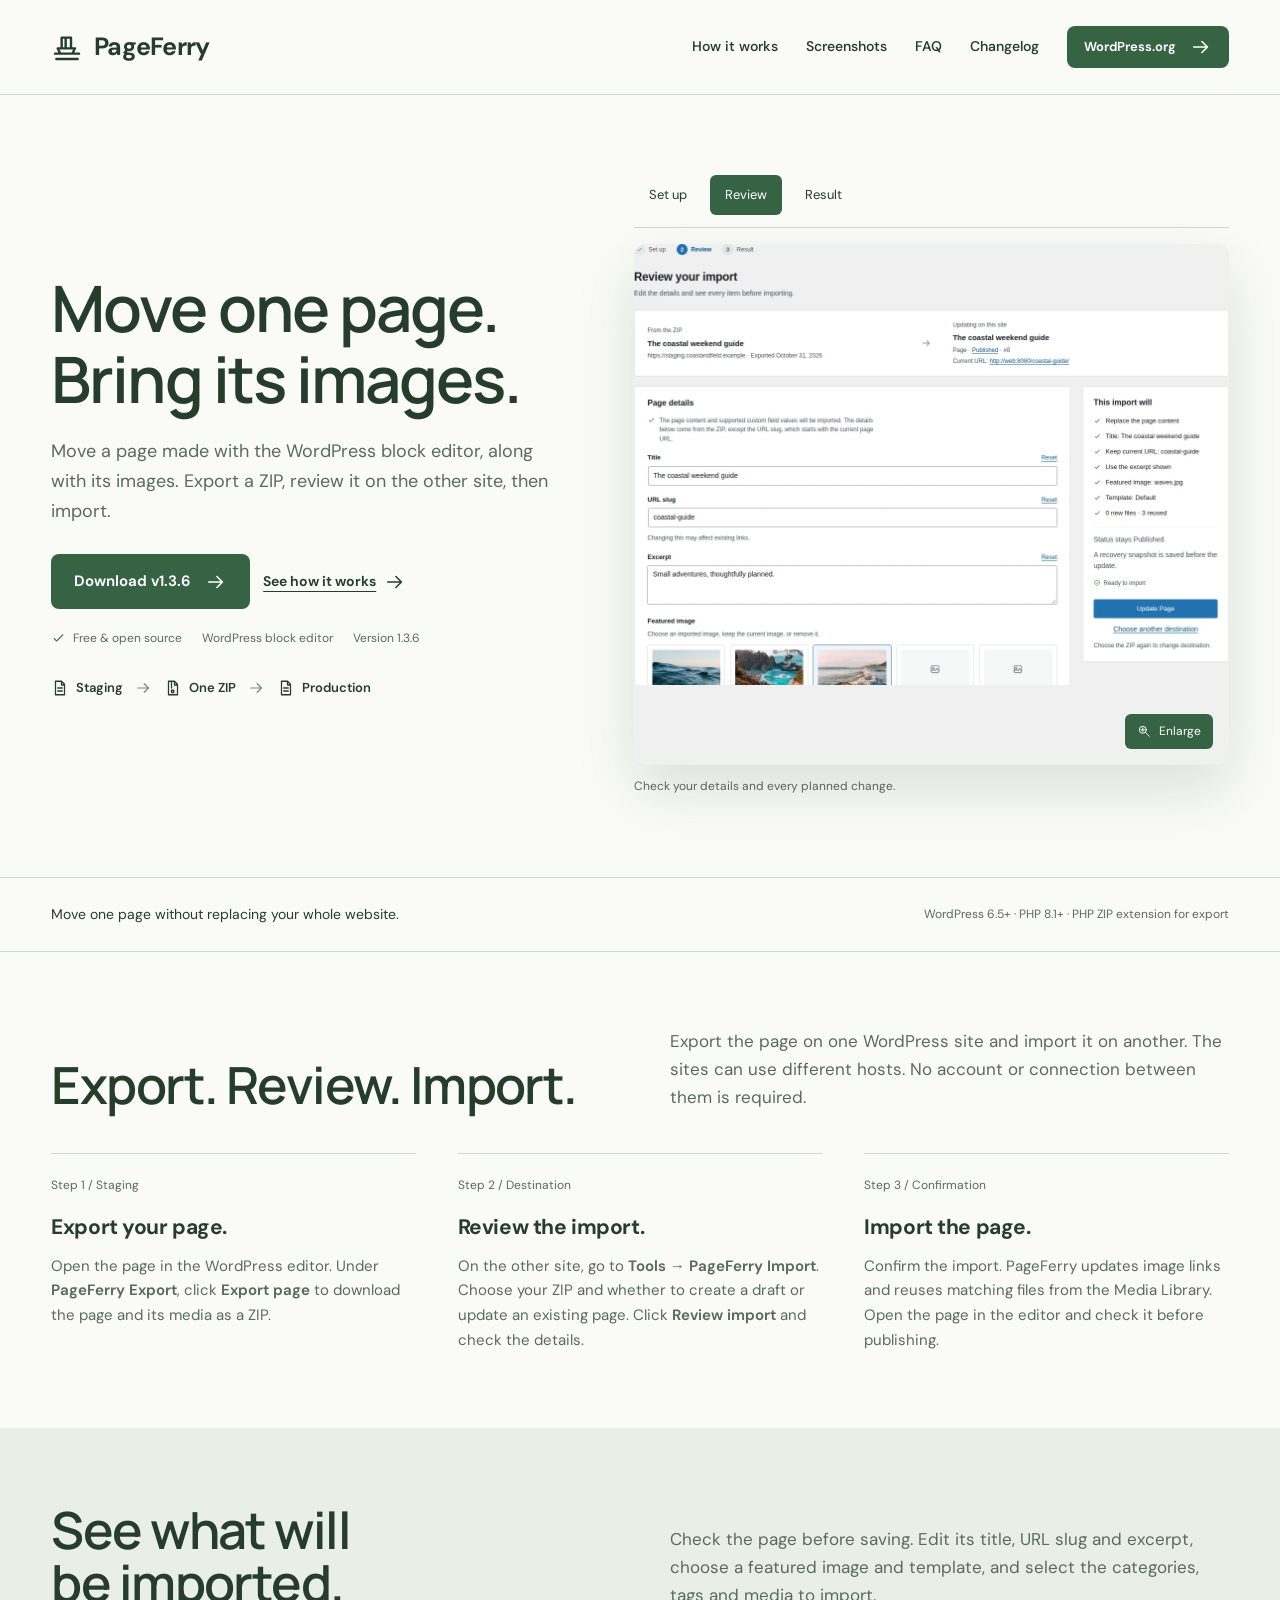
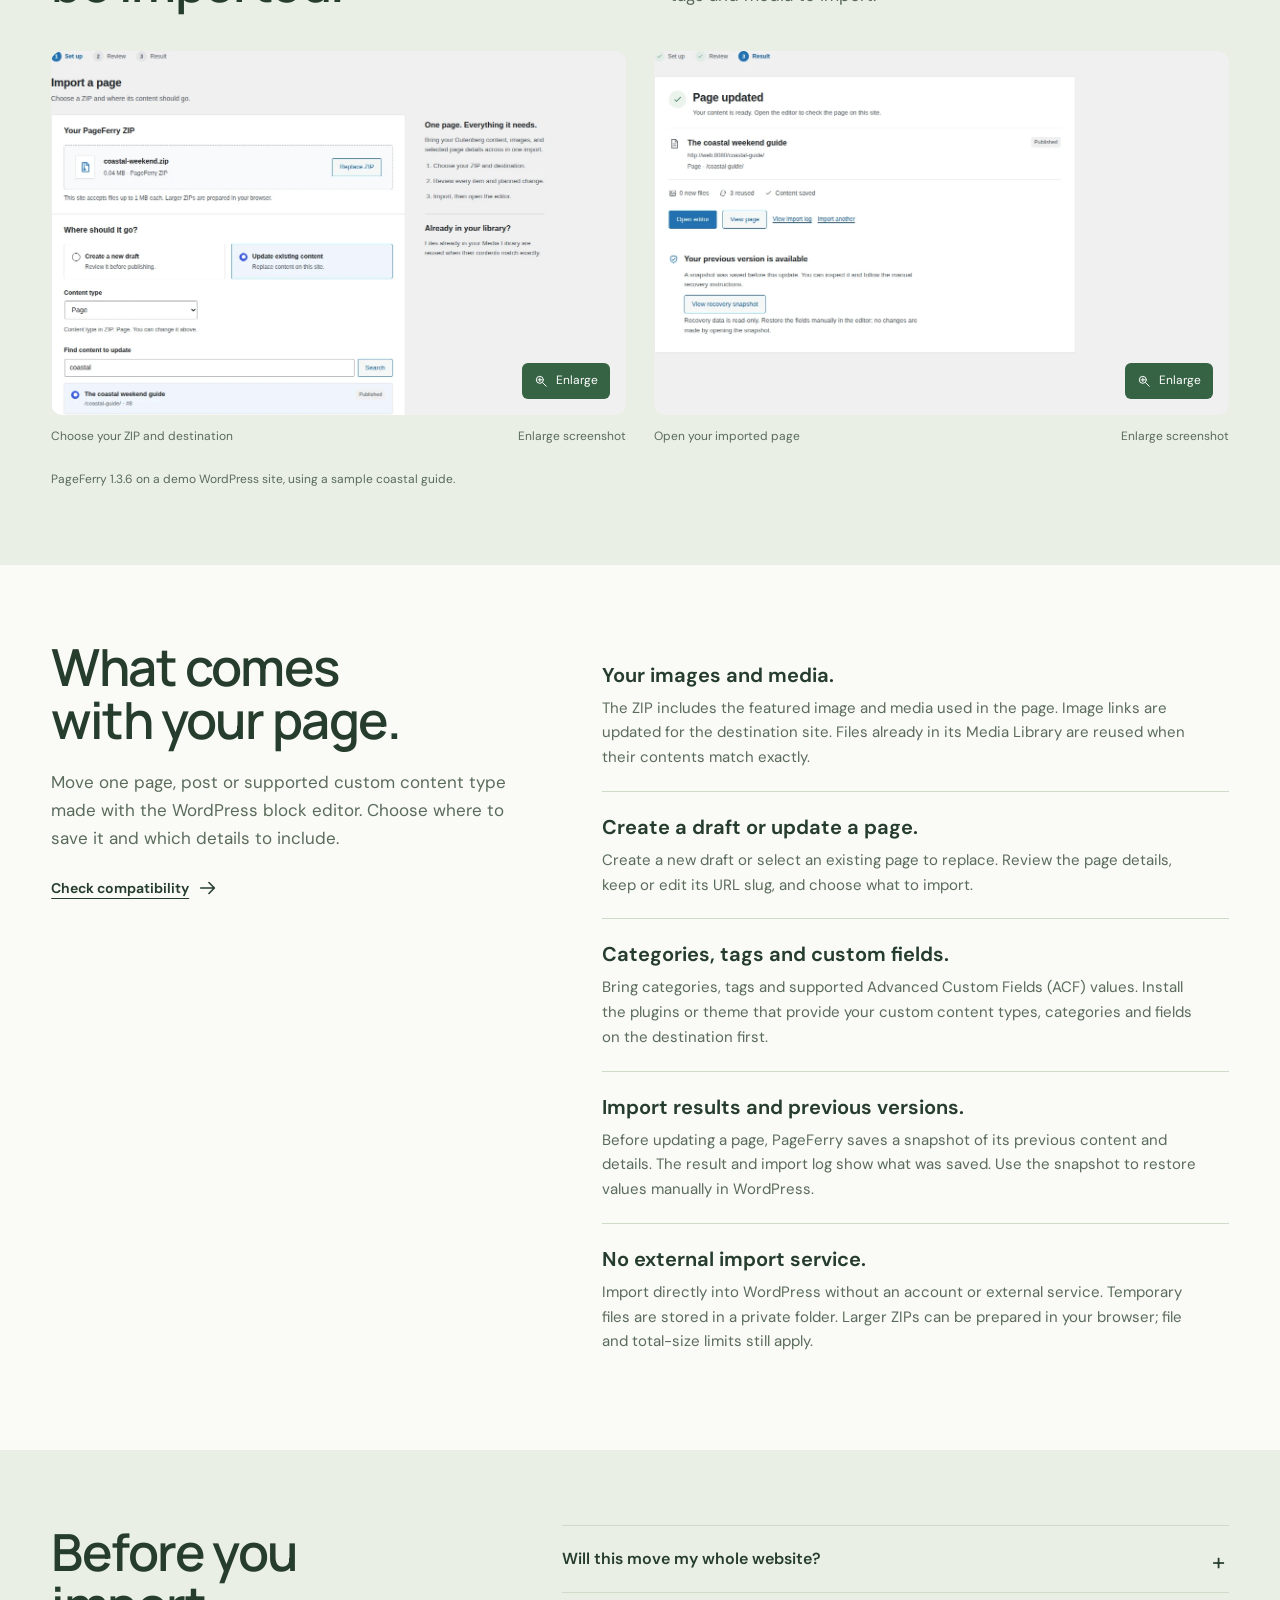
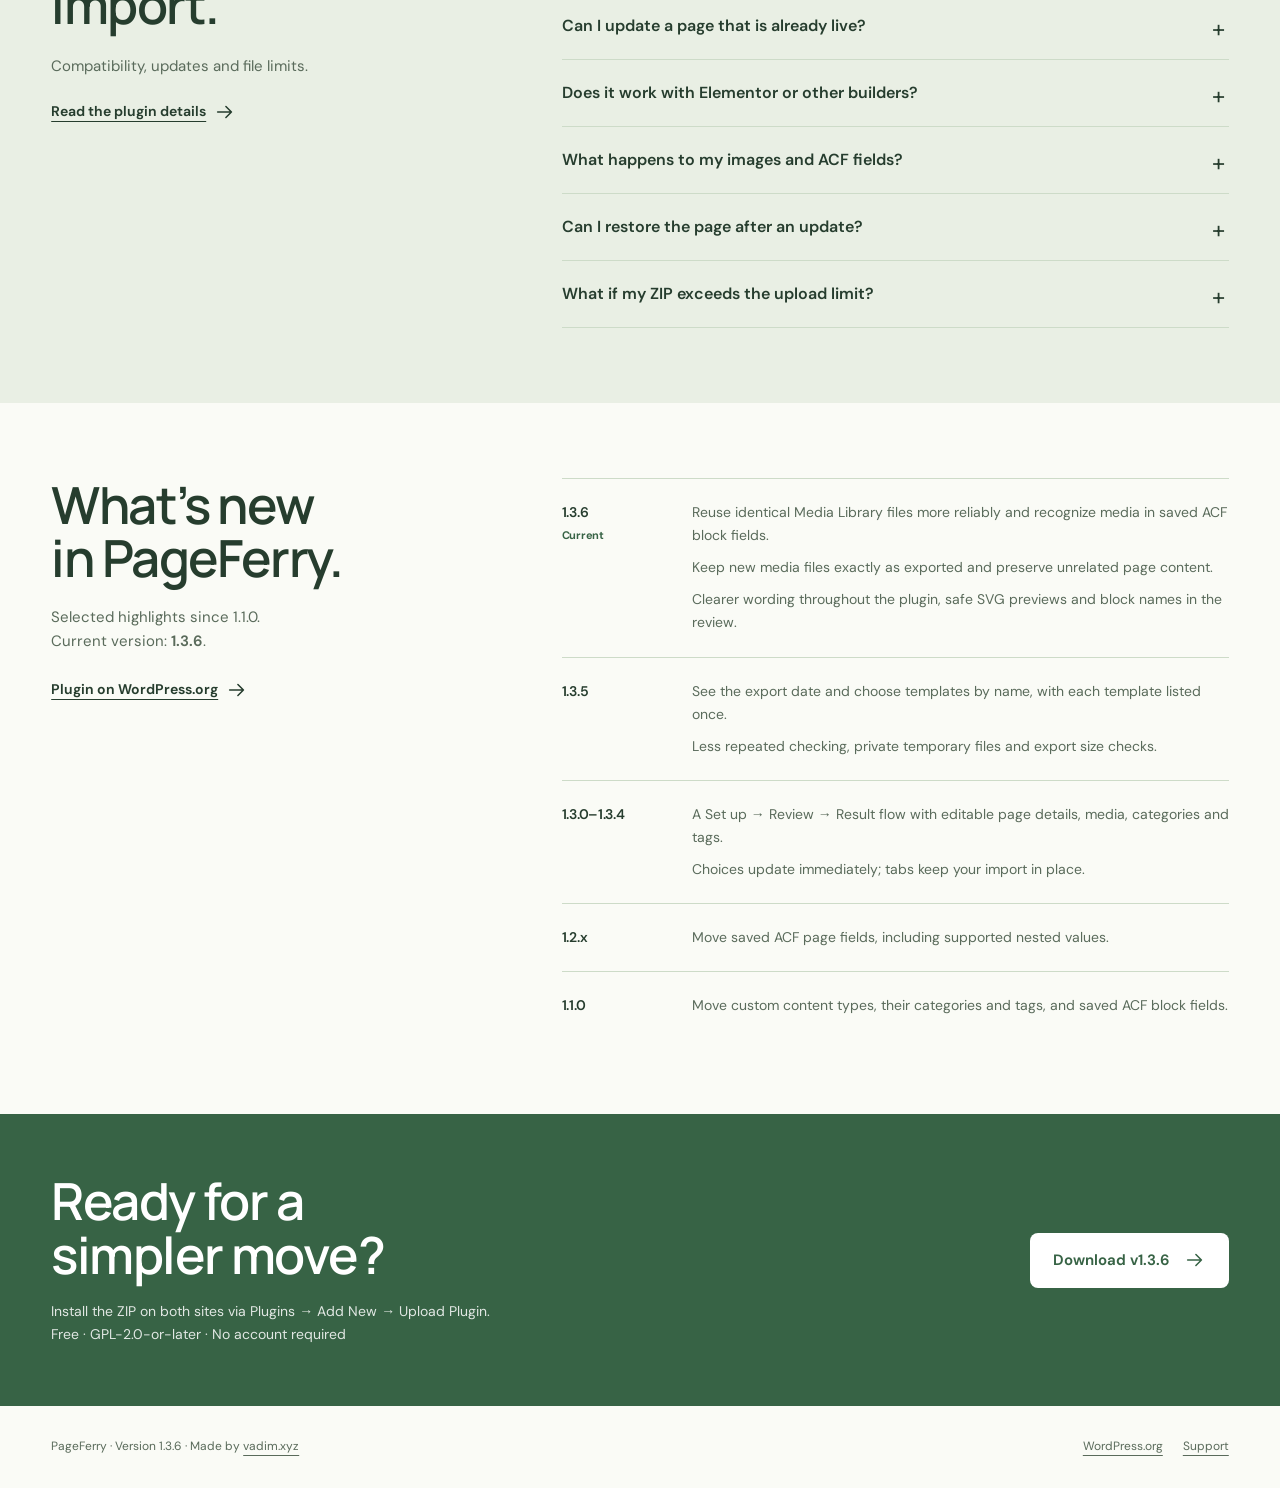
==== commit 9a303e80: "v1.3.6" ====
--- a/pageferry/index.html
+++ b/pageferry/index.html
@@ -1,22 +1,23 @@
 <!doctype html>
-<html lang="en"><head><meta charset="utf-8"><meta name="viewport" content="width=device-width,initial-scale=1"><title>PageFerry — Move a WordPress page, media included</title><meta name="description" content="Move one Gutenberg page from staging to production with its media and supported details. Review every change before importing. Free WordPress plugin."><meta name="theme-color" content="#fafbf6"><link rel="icon" href="site/pageferry/assets/favicon.svg" type="image/svg+xml"><link rel="stylesheet" href="site/pageferry/site.css"><script src="site/pageferry/site.js" defer></script></head><body class="clearwater"><a class="skip" href="#main">Skip to content</a>
+<html lang="en"><head><meta charset="utf-8"><meta name="viewport" content="width=device-width,initial-scale=1"><title>PageFerry — Move a WordPress page, media included</title><meta name="description" content="Move a WordPress page and its media between sites. Review the details, create a draft or update an existing page. Free plugin for the block editor."><meta name="theme-color" content="#fafbf6"><link rel="icon" href="site/pageferry/assets/favicon.svg" type="image/svg+xml"><link rel="stylesheet" href="site/pageferry/site.css?v=1.3.6"><script src="site/pageferry/site.js?v=1.3.6" defer></script></head><body class="clearwater"><a class="skip" href="#main">Skip to content</a>
 <header class="site-header"><div class="wrap nav">
 <a class="brand" href="#main"><svg class="brand-mark" aria-hidden="true" viewBox="0 0 24 24"><path d="M3 17h18M5 13h13l-2 4H7zM8 13V5h7v8M11 5v8M4 21h16"/></svg>PageFerry</a>
 <nav class="nav-links" aria-label="Main navigation"><a href="#how">How it works</a><a href="#screenshots">Screenshots</a><a class="optional" href="#faq">FAQ</a><a class="optional" href="#changelog">Changelog</a><a class="button small" href="https://wordpress.org/plugins/pageferry/" target="_blank" rel="noopener noreferrer">WordPress.org<svg aria-hidden="true" viewBox="0 0 24 24"><path d="M4 12h15m-6-6 6 6-6 6"/></svg></a></nav>
-</div></header><main id="main"><section class="hero"><div class="wrap hero-split"><div class="hero-copy"><h1>Move one page.<br>Bring the details.</h1><p class="lead">A simple way to move Gutenberg content between WordPress sites. One ZIP, a clear review, and images that come along.</p><div class="actions"><a class="button" href="site/pageferry/downloads/pageferry-1.3.5.zip" download>Download v1.3.5<svg aria-hidden="true" viewBox="0 0 24 24"><path d="M4 12h15m-6-6 6 6-6 6"/></svg></a><a class="text-link" href="#how">See how it works<svg aria-hidden="true" viewBox="0 0 24 24"><path d="M4 12h15m-6-6 6 6-6 6"/></svg></a></div><div class="availability"><span><svg aria-hidden="true" viewBox="0 0 24 24"><path d="m5 12 4 4L19 6"/></svg>Free &amp; open source</span><span>Gutenberg for WordPress</span><span class="version">Version 1.3.5</span></div><div class="route" aria-label="Export from staging, carry the ZIP, import on production"><span><svg aria-hidden="true" viewBox="0 0 24 24"><path d="M6 3h8l4 4v14H6zM14 3v5h4M9 12h6m-6 4h6"/></svg>Staging</span><svg aria-hidden="true" viewBox="0 0 24 24"><path d="M4 12h15m-6-6 6 6-6 6"/></svg><span><svg aria-hidden="true" viewBox="0 0 24 24"><path d="M6 3h8l4 4v14H6zM14 3v5h4M10 3v9m0 3v3h3v-3z"/></svg>One ZIP</span><svg aria-hidden="true" viewBox="0 0 24 24"><path d="M4 12h15m-6-6 6 6-6 6"/></svg><span><svg aria-hidden="true" viewBox="0 0 24 24"><path d="M6 3h8l4 4v14H6zM14 3v5h4M9 12h6m-6 4h6"/></svg>Production</span></div></div><div class="product-tour"><div class="tour-tabs" role="group" aria-label="Explore PageFerry screenshots"><button type="button" data-tour="setup" data-src="site/pageferry/assets/setup.webp" data-full="site/pageferry/assets/setup-full.webp" data-caption="Choose a ZIP and where its content should go." aria-pressed="false">Set up</button><button type="button" data-tour="review" data-src="site/pageferry/assets/review.webp" data-full="site/pageferry/assets/review-full.webp" data-caption="Check your details and every planned change." aria-pressed="true">Review</button><button type="button" data-tour="result" data-src="site/pageferry/assets/result.webp" data-full="site/pageferry/assets/result-full.webp" data-caption="Open your imported page and its recovery record." aria-pressed="false">Result</button></div><figure class="screenshot"><a class="screen-link" href="site/pageferry/assets/review-full.webp" data-screenshot="Check your details and every planned change."><img src="site/pageferry/assets/review.webp" alt="PageFerry review showing the source and destination, editable page details, featured image choices and import summary." loading="eager" width="1200" height="1120"><span class="zoom-label"><svg aria-hidden="true" viewBox="0 0 24 24"><circle cx="10" cy="10" r="6"/><path d="m15 15 6 6M7 10h6m-3-3v6"/></svg>Enlarge</span></a></figure><p class="tour-caption" aria-live="polite">Check your details and every planned change.</p></div></div></section><div class="promise"><div class="wrap promise-inner"><p>A page moves. Your site database stays in place.</p><p class="requirements">WordPress 6.5+ · PHP 8.1+ · ZIP extension for export</p></div></div><section class="section" id="how"><div class="wrap"><div class="section-heading"><h2>A move you can follow.</h2><p>Move finished content between sites, across hosts, or into a client handoff. No site pairing or account required.</p></div><div class="workflow">
-<article><span class="step-number">Step 1 / Staging</span><h3>Pack your page.</h3><p>Open your content in WordPress. Choose <strong>PageFerry Export → Ferry this page</strong> to download its blocks, media and supported details in a ZIP.</p></article>
-<article><span class="step-number">Step 2 / Destination</span><h3>Review the move.</h3><p>Go to <strong>Tools → PageFerry Import</strong>. Choose the ZIP and a new draft or existing destination. Prepare review, then check your details and media.</p></article>
-<article><span class="step-number">Step 3 / Confirmation</span><h3>Make it yours.</h3><p>Confirm to import. PageFerry remaps images and reuses identical media. Open the editor and check the finished page before publishing a new draft.</p></article>
-</div></div></section><section class="section showcase" id="screenshots"><div class="wrap"><div class="section-heading"><h2>Start with a choice.<br>Finish with a page.</h2><p>A clear review, then a separate confirmation. Edit the title, URL slug, excerpt, featured image, template and terms before saving.</p></div><div class="screen-pair"><figure class="screenshot"><a class="screen-link" href="site/pageferry/assets/setup-full.webp" data-screenshot="Choose your ZIP and destination"><img src="site/pageferry/assets/setup.webp" alt="PageFerry setup with ZIP selection and the choice to create a draft or update existing content." loading="lazy" width="1200" height="900"><span class="zoom-label"><svg aria-hidden="true" viewBox="0 0 24 24"><circle cx="10" cy="10" r="6"/><path d="m15 15 6 6M7 10h6m-3-3v6"/></svg>Enlarge</span></a><figcaption><span>Choose your ZIP and destination</span><span>Click to explore</span></figcaption></figure><figure class="screenshot"><a class="screen-link" href="site/pageferry/assets/result-full.webp" data-screenshot="Open your imported page"><img src="site/pageferry/assets/result.webp" alt="PageFerry completed import with links to the editor, preview, import log and recovery snapshot." loading="lazy" width="1200" height="900"><span class="zoom-label"><svg aria-hidden="true" viewBox="0 0 24 24"><circle cx="10" cy="10" r="6"/><path d="m15 15 6 6M7 10h6m-3-3v6"/></svg>Enlarge</span></a><figcaption><span>Open your imported page</span><span>Click to explore</span></figcaption></figure></div><p class="screen-note">Real PageFerry 1.3.5 screens. Coastal guide sample content on a demo WordPress site.</p></div></section><section class="section" id="features"><div class="wrap features"><div class="features-intro"><h2>Everything in its place.</h2><p>Built for one Gutenberg page, post or supported custom post type. Bring the content you finished, with the choices that make it fit its new home.</p><a class="text-link" href="#faq">Check compatibility<svg aria-hidden="true" viewBox="0 0 24 24"><path d="M4 12h15m-6-6 6 6-6 6"/></svg></a></div><dl class="feature-list">
-<div><dt>Images that find their new home.</dt><dd>Featured and inline media travel in the ZIP. Attachment IDs and URLs are remapped; identical files are verified and reused from your library.</dd></div>
-<div><dt>Your content. Your destination.</dt><dd>Create a new draft or choose an existing page to update. Review the destination, keep or edit its URL slug, and select the details you want to apply.</dd></div>
-<div><dt>More than the page body.</dt><dd>Categories, tags, custom taxonomies and supported ACF values travel too. Matching post types and ACF field definitions must exist on the destination.</dd></div>
-<div><dt>A record of the move.</dt><dd>Updates save a recovery snapshot before replacing content. Import logs and clear results help you check what was saved. Snapshot restoration is manual.</dd></div>
-<div><dt>A local, private workflow.</dt><dd>No account, CDN scripts or external import service. Temporary ZIPs use private staging. Larger bundles can be prepared in the browser within site and plugin limits.</dd></div>
-</dl></div></section><section class="section showcase" id="faq"><div class="wrap faq-layout"><div><h2>A few things<br>to know.</h2><p>Small scope. Clear expectations.</p><a class="text-link" href="https://wordpress.org/plugins/pageferry/" target="_blank" rel="noopener noreferrer">Read the plugin details<svg aria-hidden="true" viewBox="0 0 24 24"><path d="M4 12h15m-6-6 6 6-6 6"/></svg></a></div><div><details><summary>Will this move my whole website?</summary><p>PageFerry moves one page, post or supported custom post type at a time. It does not replace your site database or transfer themes, plugins, settings or an entire media library.</p></details><details><summary>Can I update a page that is already live?</summary><p>Yes. Choose the existing destination explicitly, review the planned changes and confirm. Its status stays the same, and its current URL slug is the default. A recovery snapshot is saved before the update.</p></details><details><summary>Does it work with Elementor or other builders?</summary><p>PageFerry supports Gutenberg content. Bundles marked with Elementor, Divi, Beaver Builder, Bricks or WPBakery are refused with a clear explanation. The theme and any custom block plugins needed to render the page should be installed on the destination.</p></details><details><summary>What happens to my images and ACF fields?</summary><p>Media files travel with the ZIP and identical files can be reused. Supported ACF block and post values transfer with media remapping. Register matching ACF field groups on the destination first. Field definitions, site-wide ACF options and SEO metadata do not transfer; references to other posts or users may need checking.</p></details><details><summary>Can I restore the page after an update?</summary><p>Recovery snapshots show the previous content and details in a read-only view. Restore them manually in the WordPress editor. PageFerry does not provide a one-click rollback.</p></details><details><summary>What if my ZIP exceeds the upload limit?</summary><p>Larger ZIPs can be prepared in your browser and uploaded file by file. Each individual media file must fit the effective upload limit, and archive and total-size limits also apply. Reduce an oversized file or ask your host about a higher limit.</p></details></div></div></section><section class="section" id="changelog"><div class="wrap changelog-layout"><div class="changelog-intro"><h2>A better crossing,<br>with every release.</h2><p>Selected highlights since 1.1.0.<br>Current version: <strong class="version">1.3.5</strong>.</p><a class="text-link" href="https://wordpress.org/plugins/pageferry/" target="_blank" rel="noopener noreferrer">Plugin on WordPress.org<svg aria-hidden="true" viewBox="0 0 24 24"><path d="M4 12h15m-6-6 6 6-6 6"/></svg></a></div><div>
-<article class="release"><h3>1.3.5<span class="current">Current</span></h3><ul><li>Clearer review with export dates and readable template names, each listed once.</li><li>Faster preparation, private ZIP staging and bounded exports.</li></ul></article>
-<article class="release"><h3>1.3.0–1.3.4</h3><ul><li>A new Set up → Review → Result flow with editable details, media and terms.</li><li>Choices update immediately; tabs keep your import in place.</li></ul></article>
-<article class="release"><h3>1.2.x</h3><ul><li>ACF post fields travel too, with safer handling of saved and nested values.</li></ul></article>
-<article class="release"><h3>1.1.0</h3><ul><li>Support for block-editor custom post types, custom taxonomies and ACF post-meta blocks.</li></ul></article>
-</div></div></section><section class="download" id="download"><div class="wrap download-inner"><div><h2>Ready for a<br>simpler move?</h2><p>Install the ZIP on both sites via Plugins → Add New → Upload Plugin.<br>Free · GPL-2.0-or-later · No account required</p></div><a class="button" href="site/pageferry/downloads/pageferry-1.3.5.zip" download>Download v1.3.5<svg aria-hidden="true" viewBox="0 0 24 24"><path d="M4 12h15m-6-6 6 6-6 6"/></svg></a></div></section></main><footer class="footer"><div class="wrap footer-inner"><span>PageFerry · Version 1.3.5 · Made by <a href="https://vadim.xyz" target="_blank" rel="noopener noreferrer">vadim.xyz</a></span><div class="footer-links"><a href="https://wordpress.org/plugins/pageferry/" target="_blank" rel="noopener noreferrer">WordPress.org</a><a href="https://wordpress.org/support/plugin/pageferry/" target="_blank" rel="noopener noreferrer">Support</a></div></div></footer>
-<dialog class="viewer" aria-labelledby="viewer-title"><div class="viewer-top"><h2 id="viewer-title">PageFerry screenshot</h2><div class="viewer-tools"><button class="viewer-zoom" type="button" aria-pressed="false" aria-controls="viewer-image"><svg aria-hidden="true" viewBox="0 0 24 24"><circle cx="10" cy="10" r="6"/><path d="m15 15 6 6M7 10h6m-3-3v6"/></svg><span>Zoom in</span></button><button class="viewer-close" type="button" autofocus><svg aria-hidden="true" viewBox="0 0 24 24"><path d="m6 6 12 12M6 18 18 6"/></svg>Close</button></div></div><div class="viewer-image" id="viewer-image" tabindex="0" role="region" aria-label="Screenshot detail. Use arrow keys to pan when zoomed."><img alt=""></div><p class="viewer-hint">Sample content on a demo site. Zoom in to read details; swipe or use arrow keys to pan. Escape closes.</p></dialog></body></html>+</div></header><main id="main"><section class="hero"><div class="wrap hero-split"><div class="hero-copy"><h1>Move one page.<br>Bring its images.</h1><p class="lead">Move a page made with the WordPress block editor, along with its images. Export a ZIP, review it on the other site, then import.</p><div class="actions"><a class="button" href="site/pageferry/downloads/pageferry-1.3.6.zip" download>Download v1.3.6<svg aria-hidden="true" viewBox="0 0 24 24"><path d="M4 12h15m-6-6 6 6-6 6"/></svg></a><a class="text-link" href="#how">See how it works<svg aria-hidden="true" viewBox="0 0 24 24"><path d="M4 12h15m-6-6 6 6-6 6"/></svg></a></div><div class="availability"><span><svg aria-hidden="true" viewBox="0 0 24 24"><path d="m5 12 4 4L19 6"/></svg>Free &amp; open source</span><span>WordPress block editor</span><span class="version">Version 1.3.6</span></div><div class="route" aria-label="Export from the source site, save the ZIP, import on the destination site"><span><svg aria-hidden="true" viewBox="0 0 24 24"><path d="M6 3h8l4 4v14H6zM14 3v5h4M9 12h6m-6 4h6"/></svg>Staging</span><svg aria-hidden="true" viewBox="0 0 24 24"><path d="M4 12h15m-6-6 6 6-6 6"/></svg><span><svg aria-hidden="true" viewBox="0 0 24 24"><path d="M6 3h8l4 4v14H6zM14 3v5h4M10 3v9m0 3v3h3v-3z"/></svg>One ZIP</span><svg aria-hidden="true" viewBox="0 0 24 24"><path d="M4 12h15m-6-6 6 6-6 6"/></svg><span><svg aria-hidden="true" viewBox="0 0 24 24"><path d="M6 3h8l4 4v14H6zM14 3v5h4M9 12h6m-6 4h6"/></svg>Production</span></div></div><div class="product-tour"><div class="tour-tabs" role="group" aria-label="Explore PageFerry screenshots"><button type="button" data-tour="setup" data-src="site/pageferry/assets/setup.webp?v=1.3.6" data-full="site/pageferry/assets/setup-full.webp?v=1.3.6" data-caption="Choose a ZIP and where its content should go." aria-pressed="false">Set up</button><button type="button" data-tour="review" data-src="site/pageferry/assets/review.webp?v=1.3.6" data-full="site/pageferry/assets/review-full.webp?v=1.3.6" data-caption="Check your details and every planned change." aria-pressed="true">Review</button><button type="button" data-tour="result" data-src="site/pageferry/assets/result.webp?v=1.3.6" data-full="site/pageferry/assets/result-full.webp?v=1.3.6" data-caption="Open the imported page and check the result." aria-pressed="false">Result</button></div><figure class="screenshot"><a class="screen-link" href="site/pageferry/assets/review-full.webp?v=1.3.6" data-screenshot="Check your details and every planned change."><img src="site/pageferry/assets/review.webp?v=1.3.6" alt="PageFerry review showing the source and destination, editable page details, featured image choices and import summary." loading="eager" width="1200" height="1120"><span class="zoom-label"><svg aria-hidden="true" viewBox="0 0 24 24"><circle cx="10" cy="10" r="6"/><path d="m15 15 6 6M7 10h6m-3-3v6"/></svg>Enlarge</span></a></figure><p class="tour-caption" aria-live="polite">Check your details and every planned change.</p></div></div></section><div class="promise"><div class="wrap promise-inner"><p>Move one page without replacing your whole website.</p><p class="requirements">WordPress 6.5+ · PHP 8.1+ · PHP ZIP extension for export</p></div></div><section class="section" id="how"><div class="wrap"><div class="section-heading"><h2>Export. Review. Import.</h2><p>Export the page on one WordPress site and import it on another. The sites can use different hosts. No account or connection between them is required.</p></div><div class="workflow">
+<article><span class="step-number">Step 1 / Staging</span><h3>Export your page.</h3><p>Open the page in the WordPress editor. Under <strong>PageFerry Export</strong>, click <strong>Export page</strong> to download the page and its media as a ZIP.</p></article>
+<article><span class="step-number">Step 2 / Destination</span><h3>Review the import.</h3><p>On the other site, go to <strong>Tools → PageFerry Import</strong>. Choose your ZIP and whether to create a draft or update an existing page. Click <strong>Review import</strong> and check the details.</p></article>
+<article><span class="step-number">Step 3 / Confirmation</span><h3>Import the page.</h3><p>Confirm the import. PageFerry updates image links and reuses matching files from the Media Library. Open the page in the editor and check it before publishing.</p></article>
+</div></div></section><section class="section showcase" id="screenshots"><div class="wrap"><div class="section-heading"><h2>See what will<br>be imported.</h2><p>Check the page before saving. Edit its title, URL slug and excerpt, choose a featured image and template, and select the categories, tags and media to import.</p></div><div class="screen-pair"><figure class="screenshot"><a class="screen-link" href="site/pageferry/assets/setup-full.webp?v=1.3.6" data-screenshot="Choose your ZIP and destination"><img src="site/pageferry/assets/setup.webp?v=1.3.6" alt="PageFerry setup with ZIP selection and the choice to create a draft or update existing content." loading="lazy" width="1200" height="900"><span class="zoom-label"><svg aria-hidden="true" viewBox="0 0 24 24"><circle cx="10" cy="10" r="6"/><path d="m15 15 6 6M7 10h6m-3-3v6"/></svg>Enlarge</span></a><figcaption><span>Choose your ZIP and destination</span><span>Enlarge screenshot</span></figcaption></figure><figure class="screenshot"><a class="screen-link" href="site/pageferry/assets/result-full.webp?v=1.3.6" data-screenshot="Open your imported page"><img src="site/pageferry/assets/result.webp?v=1.3.6" alt="PageFerry completed import with links to the editor, preview, import log and recovery snapshot." loading="lazy" width="1200" height="900"><span class="zoom-label"><svg aria-hidden="true" viewBox="0 0 24 24"><circle cx="10" cy="10" r="6"/><path d="m15 15 6 6M7 10h6m-3-3v6"/></svg>Enlarge</span></a><figcaption><span>Open your imported page</span><span>Enlarge screenshot</span></figcaption></figure></div><p class="screen-note">PageFerry 1.3.6 on a demo WordPress site, using a sample coastal guide.</p></div></section><section class="section" id="features"><div class="wrap features"><div class="features-intro"><h2>What comes with your page.</h2><p>Move one page, post or supported custom content type made with the WordPress block editor. Choose where to save it and which details to include.</p><a class="text-link" href="#faq">Check compatibility<svg aria-hidden="true" viewBox="0 0 24 24"><path d="M4 12h15m-6-6 6 6-6 6"/></svg></a></div><dl class="feature-list">
+<div><dt>Your images and media.</dt><dd>The ZIP includes the featured image and media used in the page. Image links are updated for the destination site. Files already in its Media Library are reused when their contents match exactly.</dd></div>
+<div><dt>Create a draft or update a page.</dt><dd>Create a new draft or select an existing page to replace. Review the page details, keep or edit its URL slug, and choose what to import.</dd></div>
+<div><dt>Categories, tags and custom fields.</dt><dd>Bring categories, tags and supported Advanced Custom Fields (ACF) values. Install the plugins or theme that provide your custom content types, categories and fields on the destination first.</dd></div>
+<div><dt>Import results and previous versions.</dt><dd>Before updating a page, PageFerry saves a snapshot of its previous content and details. The result and import log show what was saved. Use the snapshot to restore values manually in WordPress.</dd></div>
+<div><dt>No external import service.</dt><dd>Import directly into WordPress without an account or external service. Temporary files are stored in a private folder. Larger ZIPs can be prepared in your browser; file and total-size limits still apply.</dd></div>
+</dl></div></section><section class="section showcase" id="faq"><div class="wrap faq-layout"><div><h2>Before you<br>import.</h2><p>Compatibility, updates and file limits.</p><a class="text-link" href="https://wordpress.org/plugins/pageferry/" target="_blank" rel="noopener noreferrer">Read the plugin details<svg aria-hidden="true" viewBox="0 0 24 24"><path d="M4 12h15m-6-6 6 6-6 6"/></svg></a></div><div><details><summary>Will this move my whole website?</summary><p>PageFerry moves one page, post or supported custom content type at a time. It does not transfer themes, plugins, site settings or an entire Media Library.</p></details><details><summary>Can I update a page that is already live?</summary><p>Yes. Select the page you want to update, review the changes and confirm. A published page stays published, so the changes appear on the live site. Its URL stays the same unless you edit the slug. A snapshot of the previous version is saved first.</p></details><details><summary>Does it work with Elementor or other builders?</summary><p>PageFerry supports the WordPress block editor (Gutenberg). Imports identified as Elementor, Divi, Beaver Builder, Bricks or WPBakery content are refused. Install the theme and custom block plugins needed to display the page on the destination first.</p></details><details><summary>What happens to my images and ACF fields?</summary><p>Media files are included in the ZIP. Matching Media Library files are reused when their contents match exactly. Newly added files keep their exported contents. If the site's upload rules would change a file, PageFerry stops and explains the conflict. Supported ACF custom field values move too, with updated image links. Install ACF and matching field definitions on the destination first. Field definitions, site-wide ACF options and SEO data are not included. Check fields that refer to other posts or users after importing.</p></details><details><summary>Can I restore the page after an update?</summary><p>Open Recovery snapshots to read the previous content and page details. Copy the values you need back into the WordPress editor. Restoration is manual; there is no one-click restore button.</p></details><details><summary>What if my ZIP exceeds the upload limit?</summary><p>Your browser can prepare a larger ZIP and upload its media files one at a time. Each file must still fit the upload limit, and the whole import must fit PageFerry’s size limits. Reduce an oversized file and export again, or ask your host to raise a lower upload limit.</p></details></div></div></section><section class="section" id="changelog"><div class="wrap changelog-layout"><div class="changelog-intro"><h2>What’s new<br>in PageFerry.</h2><p>Selected highlights since 1.1.0.<br>Current version: <strong class="version">1.3.6</strong>.</p><a class="text-link" href="https://wordpress.org/plugins/pageferry/" target="_blank" rel="noopener noreferrer">Plugin on WordPress.org<svg aria-hidden="true" viewBox="0 0 24 24"><path d="M4 12h15m-6-6 6 6-6 6"/></svg></a></div><div>
+<article class="release"><h3>1.3.6<span class="current">Current</span></h3><ul><li>Reuse identical Media Library files more reliably and recognize media in saved ACF block fields.</li><li>Keep new media files exactly as exported and preserve unrelated page content.</li><li>Clearer wording throughout the plugin, safe SVG previews and block names in the review.</li></ul></article>
+<article class="release"><h3>1.3.5</h3><ul><li>See the export date and choose templates by name, with each template listed once.</li><li>Less repeated checking, private temporary files and export size checks.</li></ul></article>
+<article class="release"><h3>1.3.0–1.3.4</h3><ul><li>A Set up → Review → Result flow with editable page details, media, categories and tags.</li><li>Choices update immediately; tabs keep your import in place.</li></ul></article>
+<article class="release"><h3>1.2.x</h3><ul><li>Move saved ACF page fields, including supported nested values.</li></ul></article>
+<article class="release"><h3>1.1.0</h3><ul><li>Move custom content types, their categories and tags, and saved ACF block fields.</li></ul></article>
+</div></div></section><section class="download" id="download"><div class="wrap download-inner"><div><h2>Ready for a<br>simpler move?</h2><p>Install the ZIP on both sites via Plugins → Add New → Upload Plugin.<br>Free · GPL-2.0-or-later · No account required</p></div><a class="button" href="site/pageferry/downloads/pageferry-1.3.6.zip" download>Download v1.3.6<svg aria-hidden="true" viewBox="0 0 24 24"><path d="M4 12h15m-6-6 6 6-6 6"/></svg></a></div></section></main><footer class="footer"><div class="wrap footer-inner"><span>PageFerry · Version 1.3.6 · Made by <a href="https://vadim.xyz" target="_blank" rel="noopener noreferrer">vadim.xyz</a></span><div class="footer-links"><a href="https://wordpress.org/plugins/pageferry/" target="_blank" rel="noopener noreferrer">WordPress.org</a><a href="https://wordpress.org/support/plugin/pageferry/" target="_blank" rel="noopener noreferrer">Support</a></div></div></footer>
+<dialog class="viewer" aria-labelledby="viewer-title"><div class="viewer-top"><h2 id="viewer-title">PageFerry screenshot</h2><div class="viewer-tools"><button class="viewer-zoom" type="button" aria-pressed="false" aria-controls="viewer-image"><svg aria-hidden="true" viewBox="0 0 24 24"><circle cx="10" cy="10" r="6"/><path d="m15 15 6 6M7 10h6m-3-3v6"/></svg><span>Zoom in</span></button><button class="viewer-close" type="button" autofocus><svg aria-hidden="true" viewBox="0 0 24 24"><path d="m6 6 12 12M6 18 18 6"/></svg>Close</button></div></div><div class="viewer-image" id="viewer-image" tabindex="0" role="region" aria-label="Enlarged screenshot. Use the arrow keys to move around the image."><img alt=""></div><p class="viewer-hint">Sample content on a demo site. Zoom in to read the details. Swipe or use the arrow keys to move around the image. Press Escape to close.</p></dialog></body></html>
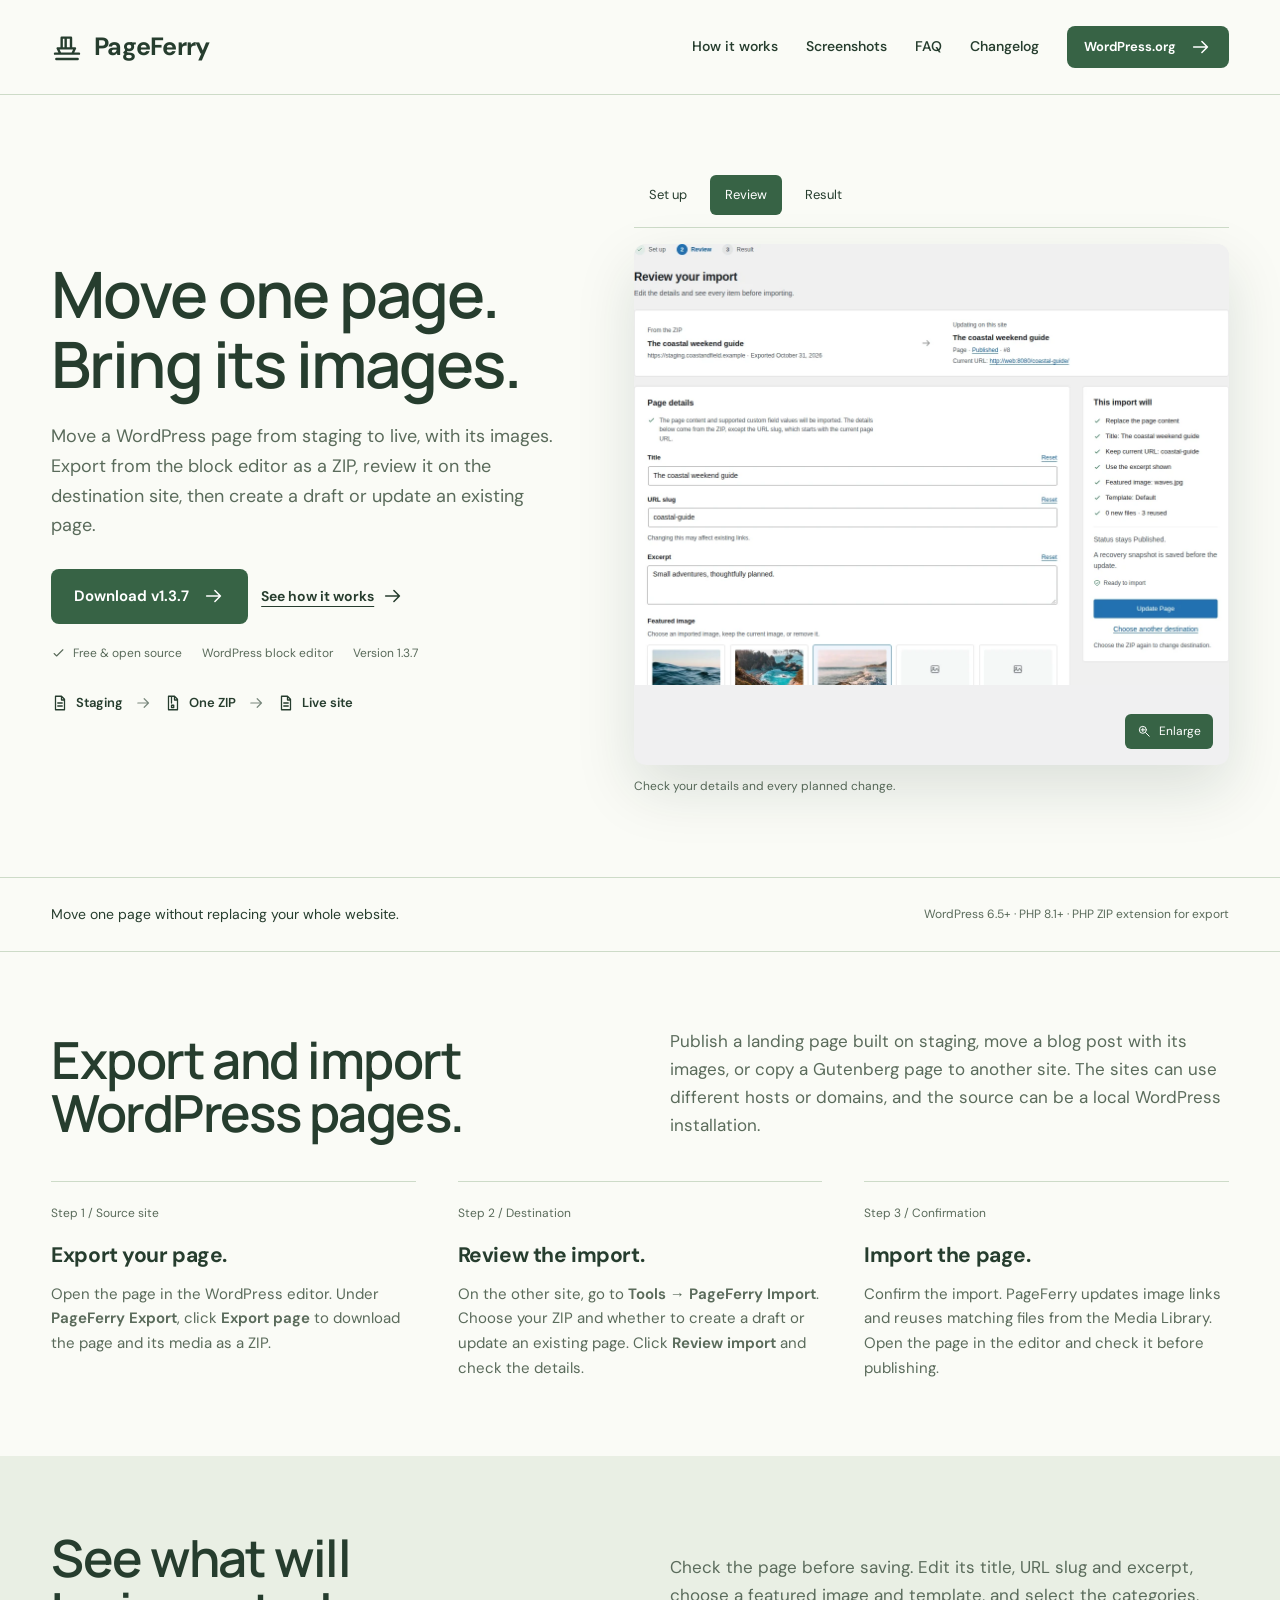
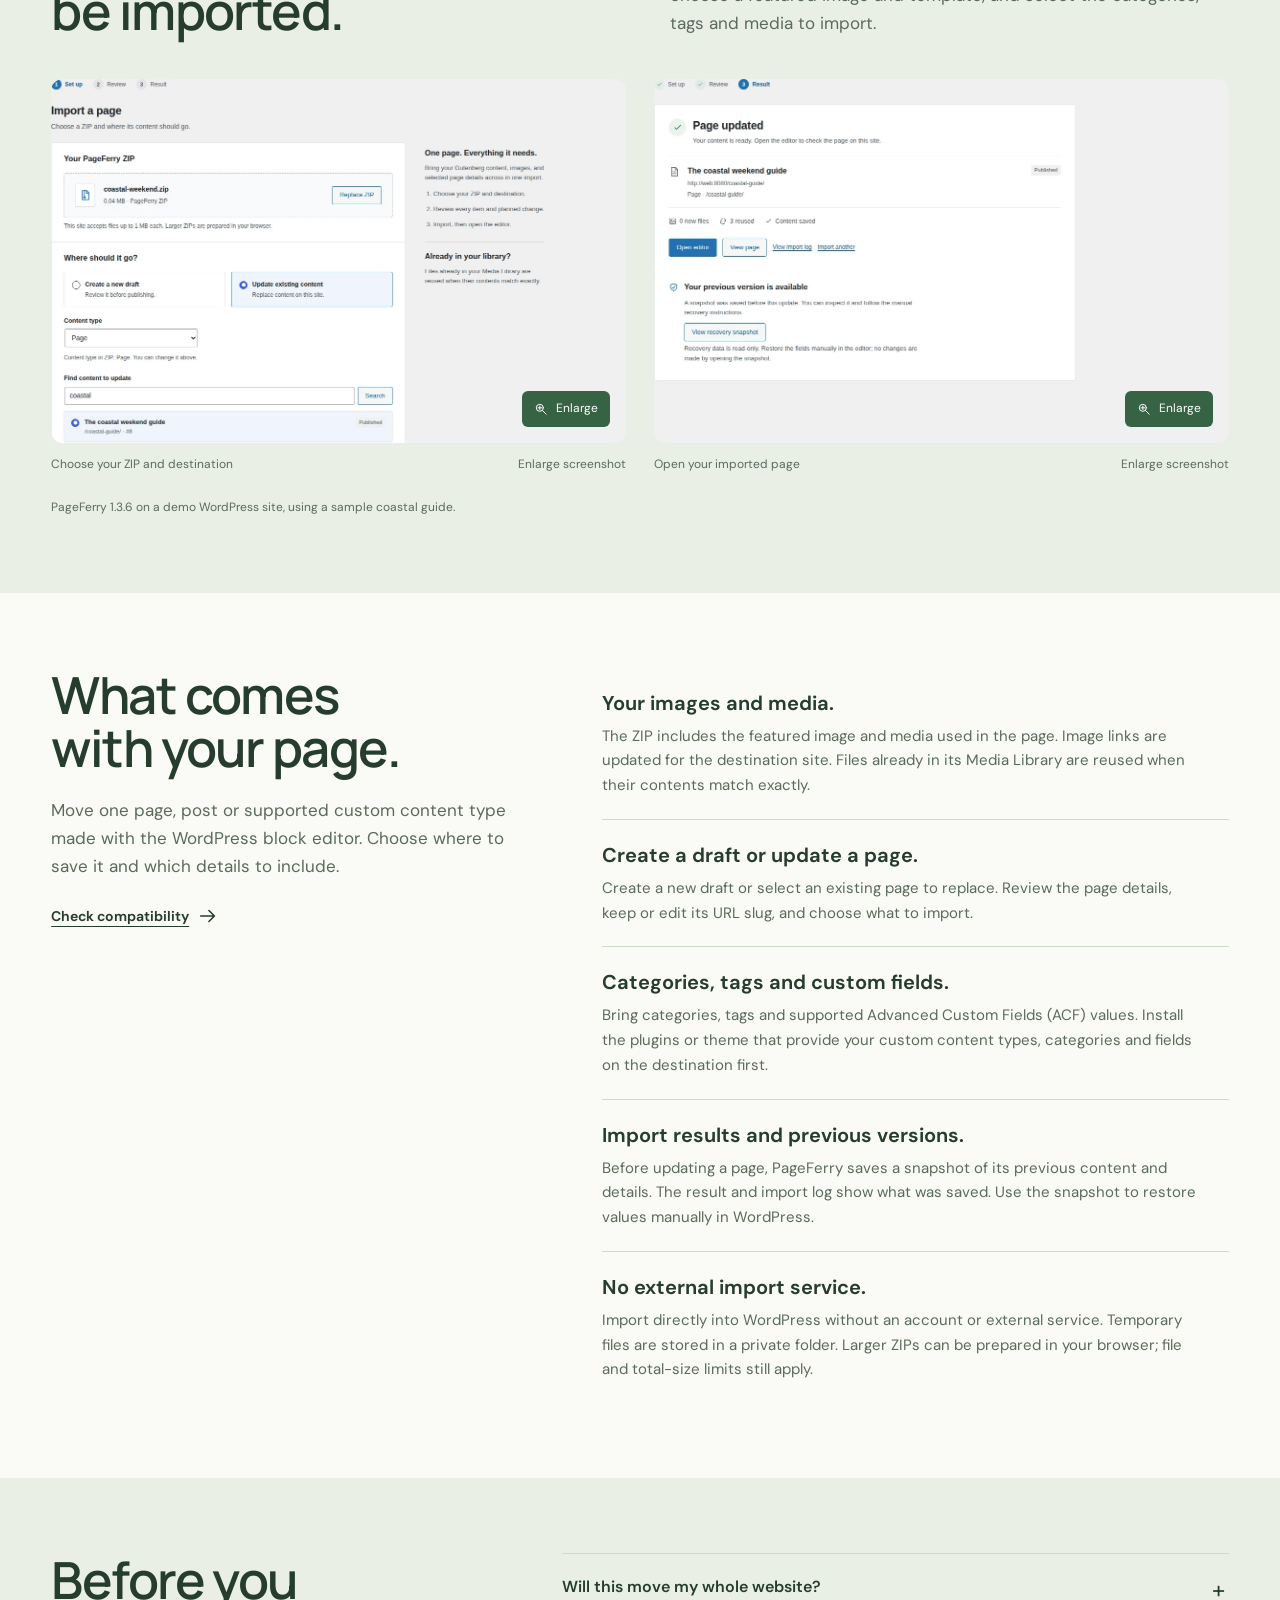
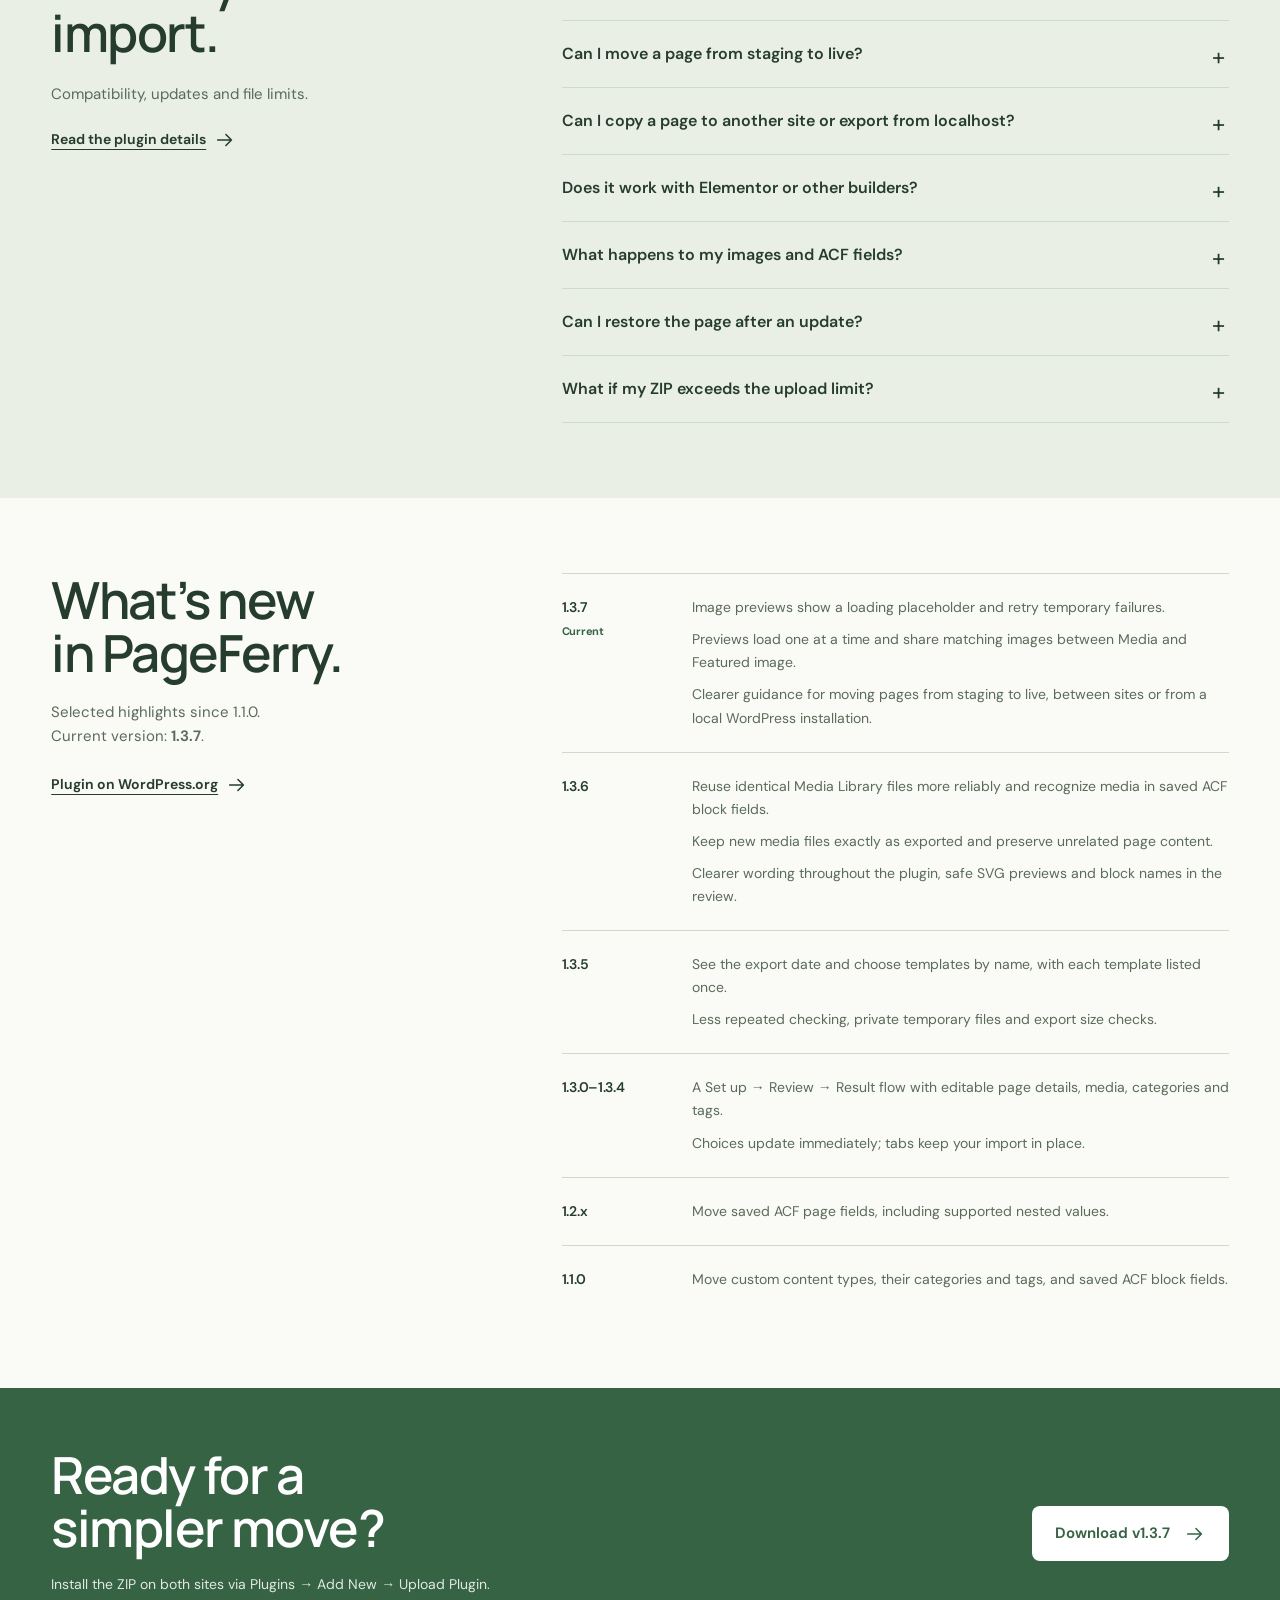
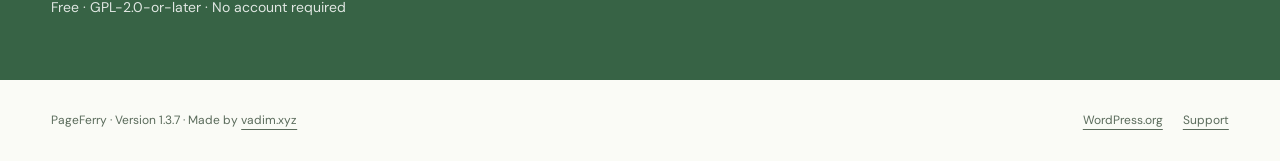
==== commit 5db0ffd6: "v1.3.7" ====
--- a/pageferry/index.html
+++ b/pageferry/index.html
@@ -1,10 +1,10 @@
 <!doctype html>
-<html lang="en"><head><meta charset="utf-8"><meta name="viewport" content="width=device-width,initial-scale=1"><title>PageFerry — Move a WordPress page, media included</title><meta name="description" content="Move a WordPress page and its media between sites. Review the details, create a draft or update an existing page. Free plugin for the block editor."><meta name="theme-color" content="#fafbf6"><link rel="icon" href="site/pageferry/assets/favicon.svg" type="image/svg+xml"><link rel="stylesheet" href="site/pageferry/site.css?v=1.3.6"><script src="site/pageferry/site.js?v=1.3.6" defer></script></head><body class="clearwater"><a class="skip" href="#main">Skip to content</a>
+<html lang="en"><head><meta charset="utf-8"><meta name="viewport" content="width=device-width,initial-scale=1"><title>Move WordPress Pages from Staging to Live | PageFerry</title><meta name="description" content="Move a WordPress page from staging to live, with its images. Free Gutenberg export and import plugin to copy pages between sites or update an existing page."><meta name="theme-color" content="#fafbf6"><link rel="icon" href="site/pageferry/assets/favicon.svg" type="image/svg+xml"><link rel="stylesheet" href="site/pageferry/site.css?v=1.3.6"><script src="site/pageferry/site.js?v=1.3.6" defer></script></head><body class="clearwater"><a class="skip" href="#main">Skip to content</a>
 <header class="site-header"><div class="wrap nav">
 <a class="brand" href="#main"><svg class="brand-mark" aria-hidden="true" viewBox="0 0 24 24"><path d="M3 17h18M5 13h13l-2 4H7zM8 13V5h7v8M11 5v8M4 21h16"/></svg>PageFerry</a>
 <nav class="nav-links" aria-label="Main navigation"><a href="#how">How it works</a><a href="#screenshots">Screenshots</a><a class="optional" href="#faq">FAQ</a><a class="optional" href="#changelog">Changelog</a><a class="button small" href="https://wordpress.org/plugins/pageferry/" target="_blank" rel="noopener noreferrer">WordPress.org<svg aria-hidden="true" viewBox="0 0 24 24"><path d="M4 12h15m-6-6 6 6-6 6"/></svg></a></nav>
-</div></header><main id="main"><section class="hero"><div class="wrap hero-split"><div class="hero-copy"><h1>Move one page.<br>Bring its images.</h1><p class="lead">Move a page made with the WordPress block editor, along with its images. Export a ZIP, review it on the other site, then import.</p><div class="actions"><a class="button" href="site/pageferry/downloads/pageferry-1.3.6.zip" download>Download v1.3.6<svg aria-hidden="true" viewBox="0 0 24 24"><path d="M4 12h15m-6-6 6 6-6 6"/></svg></a><a class="text-link" href="#how">See how it works<svg aria-hidden="true" viewBox="0 0 24 24"><path d="M4 12h15m-6-6 6 6-6 6"/></svg></a></div><div class="availability"><span><svg aria-hidden="true" viewBox="0 0 24 24"><path d="m5 12 4 4L19 6"/></svg>Free &amp; open source</span><span>WordPress block editor</span><span class="version">Version 1.3.6</span></div><div class="route" aria-label="Export from the source site, save the ZIP, import on the destination site"><span><svg aria-hidden="true" viewBox="0 0 24 24"><path d="M6 3h8l4 4v14H6zM14 3v5h4M9 12h6m-6 4h6"/></svg>Staging</span><svg aria-hidden="true" viewBox="0 0 24 24"><path d="M4 12h15m-6-6 6 6-6 6"/></svg><span><svg aria-hidden="true" viewBox="0 0 24 24"><path d="M6 3h8l4 4v14H6zM14 3v5h4M10 3v9m0 3v3h3v-3z"/></svg>One ZIP</span><svg aria-hidden="true" viewBox="0 0 24 24"><path d="M4 12h15m-6-6 6 6-6 6"/></svg><span><svg aria-hidden="true" viewBox="0 0 24 24"><path d="M6 3h8l4 4v14H6zM14 3v5h4M9 12h6m-6 4h6"/></svg>Production</span></div></div><div class="product-tour"><div class="tour-tabs" role="group" aria-label="Explore PageFerry screenshots"><button type="button" data-tour="setup" data-src="site/pageferry/assets/setup.webp?v=1.3.6" data-full="site/pageferry/assets/setup-full.webp?v=1.3.6" data-caption="Choose a ZIP and where its content should go." aria-pressed="false">Set up</button><button type="button" data-tour="review" data-src="site/pageferry/assets/review.webp?v=1.3.6" data-full="site/pageferry/assets/review-full.webp?v=1.3.6" data-caption="Check your details and every planned change." aria-pressed="true">Review</button><button type="button" data-tour="result" data-src="site/pageferry/assets/result.webp?v=1.3.6" data-full="site/pageferry/assets/result-full.webp?v=1.3.6" data-caption="Open the imported page and check the result." aria-pressed="false">Result</button></div><figure class="screenshot"><a class="screen-link" href="site/pageferry/assets/review-full.webp?v=1.3.6" data-screenshot="Check your details and every planned change."><img src="site/pageferry/assets/review.webp?v=1.3.6" alt="PageFerry review showing the source and destination, editable page details, featured image choices and import summary." loading="eager" width="1200" height="1120"><span class="zoom-label"><svg aria-hidden="true" viewBox="0 0 24 24"><circle cx="10" cy="10" r="6"/><path d="m15 15 6 6M7 10h6m-3-3v6"/></svg>Enlarge</span></a></figure><p class="tour-caption" aria-live="polite">Check your details and every planned change.</p></div></div></section><div class="promise"><div class="wrap promise-inner"><p>Move one page without replacing your whole website.</p><p class="requirements">WordPress 6.5+ · PHP 8.1+ · PHP ZIP extension for export</p></div></div><section class="section" id="how"><div class="wrap"><div class="section-heading"><h2>Export. Review. Import.</h2><p>Export the page on one WordPress site and import it on another. The sites can use different hosts. No account or connection between them is required.</p></div><div class="workflow">
-<article><span class="step-number">Step 1 / Staging</span><h3>Export your page.</h3><p>Open the page in the WordPress editor. Under <strong>PageFerry Export</strong>, click <strong>Export page</strong> to download the page and its media as a ZIP.</p></article>
+</div></header><main id="main"><section class="hero"><div class="wrap hero-split"><div class="hero-copy"><h1>Move one page.<br>Bring its images.</h1><p class="lead">Move a WordPress page from staging to live, with its images. Export from the block editor as a ZIP, review it on the destination site, then create a draft or update an existing page.</p><div class="actions"><a class="button" href="site/pageferry/downloads/pageferry-1.3.7.zip" download>Download v1.3.7<svg aria-hidden="true" viewBox="0 0 24 24"><path d="M4 12h15m-6-6 6 6-6 6"/></svg></a><a class="text-link" href="#how">See how it works<svg aria-hidden="true" viewBox="0 0 24 24"><path d="M4 12h15m-6-6 6 6-6 6"/></svg></a></div><div class="availability"><span><svg aria-hidden="true" viewBox="0 0 24 24"><path d="m5 12 4 4L19 6"/></svg>Free &amp; open source</span><span>WordPress block editor</span><span class="version">Version 1.3.7</span></div><div class="route" aria-label="Export from the source site, save the ZIP, import on the destination site"><span><svg aria-hidden="true" viewBox="0 0 24 24"><path d="M6 3h8l4 4v14H6zM14 3v5h4M9 12h6m-6 4h6"/></svg>Staging</span><svg aria-hidden="true" viewBox="0 0 24 24"><path d="M4 12h15m-6-6 6 6-6 6"/></svg><span><svg aria-hidden="true" viewBox="0 0 24 24"><path d="M6 3h8l4 4v14H6zM14 3v5h4M10 3v9m0 3v3h3v-3z"/></svg>One ZIP</span><svg aria-hidden="true" viewBox="0 0 24 24"><path d="M4 12h15m-6-6 6 6-6 6"/></svg><span><svg aria-hidden="true" viewBox="0 0 24 24"><path d="M6 3h8l4 4v14H6zM14 3v5h4M9 12h6m-6 4h6"/></svg>Live site</span></div></div><div class="product-tour"><div class="tour-tabs" role="group" aria-label="Explore PageFerry screenshots"><button type="button" data-tour="setup" data-src="site/pageferry/assets/setup.webp?v=1.3.6" data-full="site/pageferry/assets/setup-full.webp?v=1.3.6" data-caption="Choose a ZIP and where its content should go." aria-pressed="false">Set up</button><button type="button" data-tour="review" data-src="site/pageferry/assets/review.webp?v=1.3.6" data-full="site/pageferry/assets/review-full.webp?v=1.3.6" data-caption="Check your details and every planned change." aria-pressed="true">Review</button><button type="button" data-tour="result" data-src="site/pageferry/assets/result.webp?v=1.3.6" data-full="site/pageferry/assets/result-full.webp?v=1.3.6" data-caption="Open the imported page and check the result." aria-pressed="false">Result</button></div><figure class="screenshot"><a class="screen-link" href="site/pageferry/assets/review-full.webp?v=1.3.6" data-screenshot="Check your details and every planned change."><img src="site/pageferry/assets/review.webp?v=1.3.6" alt="PageFerry review showing the source and destination, editable page details, featured image choices and import summary." loading="eager" width="1200" height="1120"><span class="zoom-label"><svg aria-hidden="true" viewBox="0 0 24 24"><circle cx="10" cy="10" r="6"/><path d="m15 15 6 6M7 10h6m-3-3v6"/></svg>Enlarge</span></a></figure><p class="tour-caption" aria-live="polite">Check your details and every planned change.</p></div></div></section><div class="promise"><div class="wrap promise-inner"><p>Move one page without replacing your whole website.</p><p class="requirements">WordPress 6.5+ · PHP 8.1+ · PHP ZIP extension for export</p></div></div><section class="section" id="how"><div class="wrap"><div class="section-heading"><h2>Export and import WordPress pages.</h2><p>Publish a landing page built on staging, move a blog post with its images, or copy a Gutenberg page to another site. The sites can use different hosts or domains, and the source can be a local WordPress installation.</p></div><div class="workflow">
+<article><span class="step-number">Step 1 / Source site</span><h3>Export your page.</h3><p>Open the page in the WordPress editor. Under <strong>PageFerry Export</strong>, click <strong>Export page</strong> to download the page and its media as a ZIP.</p></article>
 <article><span class="step-number">Step 2 / Destination</span><h3>Review the import.</h3><p>On the other site, go to <strong>Tools → PageFerry Import</strong>. Choose your ZIP and whether to create a draft or update an existing page. Click <strong>Review import</strong> and check the details.</p></article>
 <article><span class="step-number">Step 3 / Confirmation</span><h3>Import the page.</h3><p>Confirm the import. PageFerry updates image links and reuses matching files from the Media Library. Open the page in the editor and check it before publishing.</p></article>
 </div></div></section><section class="section showcase" id="screenshots"><div class="wrap"><div class="section-heading"><h2>See what will<br>be imported.</h2><p>Check the page before saving. Edit its title, URL slug and excerpt, choose a featured image and template, and select the categories, tags and media to import.</p></div><div class="screen-pair"><figure class="screenshot"><a class="screen-link" href="site/pageferry/assets/setup-full.webp?v=1.3.6" data-screenshot="Choose your ZIP and destination"><img src="site/pageferry/assets/setup.webp?v=1.3.6" alt="PageFerry setup with ZIP selection and the choice to create a draft or update existing content." loading="lazy" width="1200" height="900"><span class="zoom-label"><svg aria-hidden="true" viewBox="0 0 24 24"><circle cx="10" cy="10" r="6"/><path d="m15 15 6 6M7 10h6m-3-3v6"/></svg>Enlarge</span></a><figcaption><span>Choose your ZIP and destination</span><span>Enlarge screenshot</span></figcaption></figure><figure class="screenshot"><a class="screen-link" href="site/pageferry/assets/result-full.webp?v=1.3.6" data-screenshot="Open your imported page"><img src="site/pageferry/assets/result.webp?v=1.3.6" alt="PageFerry completed import with links to the editor, preview, import log and recovery snapshot." loading="lazy" width="1200" height="900"><span class="zoom-label"><svg aria-hidden="true" viewBox="0 0 24 24"><circle cx="10" cy="10" r="6"/><path d="m15 15 6 6M7 10h6m-3-3v6"/></svg>Enlarge</span></a><figcaption><span>Open your imported page</span><span>Enlarge screenshot</span></figcaption></figure></div><p class="screen-note">PageFerry 1.3.6 on a demo WordPress site, using a sample coastal guide.</p></div></section><section class="section" id="features"><div class="wrap features"><div class="features-intro"><h2>What comes with your page.</h2><p>Move one page, post or supported custom content type made with the WordPress block editor. Choose where to save it and which details to include.</p><a class="text-link" href="#faq">Check compatibility<svg aria-hidden="true" viewBox="0 0 24 24"><path d="M4 12h15m-6-6 6 6-6 6"/></svg></a></div><dl class="feature-list">
@@ -13,11 +13,12 @@
 <div><dt>Categories, tags and custom fields.</dt><dd>Bring categories, tags and supported Advanced Custom Fields (ACF) values. Install the plugins or theme that provide your custom content types, categories and fields on the destination first.</dd></div>
 <div><dt>Import results and previous versions.</dt><dd>Before updating a page, PageFerry saves a snapshot of its previous content and details. The result and import log show what was saved. Use the snapshot to restore values manually in WordPress.</dd></div>
 <div><dt>No external import service.</dt><dd>Import directly into WordPress without an account or external service. Temporary files are stored in a private folder. Larger ZIPs can be prepared in your browser; file and total-size limits still apply.</dd></div>
-</dl></div></section><section class="section showcase" id="faq"><div class="wrap faq-layout"><div><h2>Before you<br>import.</h2><p>Compatibility, updates and file limits.</p><a class="text-link" href="https://wordpress.org/plugins/pageferry/" target="_blank" rel="noopener noreferrer">Read the plugin details<svg aria-hidden="true" viewBox="0 0 24 24"><path d="M4 12h15m-6-6 6 6-6 6"/></svg></a></div><div><details><summary>Will this move my whole website?</summary><p>PageFerry moves one page, post or supported custom content type at a time. It does not transfer themes, plugins, site settings or an entire Media Library.</p></details><details><summary>Can I update a page that is already live?</summary><p>Yes. Select the page you want to update, review the changes and confirm. A published page stays published, so the changes appear on the live site. Its URL stays the same unless you edit the slug. A snapshot of the previous version is saved first.</p></details><details><summary>Does it work with Elementor or other builders?</summary><p>PageFerry supports the WordPress block editor (Gutenberg). Imports identified as Elementor, Divi, Beaver Builder, Bricks or WPBakery content are refused. Install the theme and custom block plugins needed to display the page on the destination first.</p></details><details><summary>What happens to my images and ACF fields?</summary><p>Media files are included in the ZIP. Matching Media Library files are reused when their contents match exactly. Newly added files keep their exported contents. If the site's upload rules would change a file, PageFerry stops and explains the conflict. Supported ACF custom field values move too, with updated image links. Install ACF and matching field definitions on the destination first. Field definitions, site-wide ACF options and SEO data are not included. Check fields that refer to other posts or users after importing.</p></details><details><summary>Can I restore the page after an update?</summary><p>Open Recovery snapshots to read the previous content and page details. Copy the values you need back into the WordPress editor. Restoration is manual; there is no one-click restore button.</p></details><details><summary>What if my ZIP exceeds the upload limit?</summary><p>Your browser can prepare a larger ZIP and upload its media files one at a time. Each file must still fit the upload limit, and the whole import must fit PageFerry’s size limits. Reduce an oversized file and export again, or ask your host to raise a lower upload limit.</p></details></div></div></section><section class="section" id="changelog"><div class="wrap changelog-layout"><div class="changelog-intro"><h2>What’s new<br>in PageFerry.</h2><p>Selected highlights since 1.1.0.<br>Current version: <strong class="version">1.3.6</strong>.</p><a class="text-link" href="https://wordpress.org/plugins/pageferry/" target="_blank" rel="noopener noreferrer">Plugin on WordPress.org<svg aria-hidden="true" viewBox="0 0 24 24"><path d="M4 12h15m-6-6 6 6-6 6"/></svg></a></div><div>
-<article class="release"><h3>1.3.6<span class="current">Current</span></h3><ul><li>Reuse identical Media Library files more reliably and recognize media in saved ACF block fields.</li><li>Keep new media files exactly as exported and preserve unrelated page content.</li><li>Clearer wording throughout the plugin, safe SVG previews and block names in the review.</li></ul></article>
+</dl></div></section><section class="section showcase" id="faq"><div class="wrap faq-layout"><div><h2>Before you<br>import.</h2><p>Compatibility, updates and file limits.</p><a class="text-link" href="https://wordpress.org/plugins/pageferry/" target="_blank" rel="noopener noreferrer">Read the plugin details<svg aria-hidden="true" viewBox="0 0 24 24"><path d="M4 12h15m-6-6 6 6-6 6"/></svg></a></div><div><details><summary>Will this move my whole website?</summary><p>PageFerry moves one page, post or supported custom content type at a time. It does not transfer themes, plugins, site settings or an entire Media Library.</p></details><details><summary>Can I move a page from staging to live?</summary><p>Yes. Export the page on staging and import its ZIP on the live site. Create a new draft to check before publishing, or select an existing page to update. A published page stays published, so an update appears on the live site as soon as the import is saved. Its URL stays the same unless you edit the slug. A snapshot of the previous version is saved first.</p></details><details><summary>Can I copy a page to another site or export from localhost?</summary><p>Yes. The sites can use different hosts or domains, and the source can be a local WordPress installation. The ZIP contains the exported media files, so the destination does not need to connect to the source. Install the theme and custom block plugins needed to display the page on the destination first.</p></details><details><summary>Does it work with Elementor or other builders?</summary><p>PageFerry supports the WordPress block editor (Gutenberg). Imports identified as Elementor, Divi, Beaver Builder, Bricks or WPBakery content are refused. Install the theme and custom block plugins needed to display the page on the destination first.</p></details><details><summary>What happens to my images and ACF fields?</summary><p>Media files are included in the ZIP. Matching Media Library files are reused when their contents match exactly. Newly added files keep their exported contents. If the site's upload rules would change a file, PageFerry stops and explains the conflict. Supported ACF custom field values move too, with updated image links. Install ACF and matching field definitions on the destination first. Field definitions, site-wide ACF options and SEO data are not included. Check fields that refer to other posts or users after importing.</p></details><details><summary>Can I restore the page after an update?</summary><p>Open Recovery snapshots to read the previous content and page details. Copy the values you need back into the WordPress editor. Restoration is manual; there is no one-click restore button.</p></details><details><summary>What if my ZIP exceeds the upload limit?</summary><p>Your browser can prepare a larger ZIP and upload its media files one at a time. Each file must still fit the upload limit, and the whole import must fit PageFerry’s size limits. Reduce an oversized file and export again, or ask your host to raise a lower upload limit.</p></details></div></div></section><section class="section" id="changelog"><div class="wrap changelog-layout"><div class="changelog-intro"><h2>What’s new<br>in PageFerry.</h2><p>Selected highlights since 1.1.0.<br>Current version: <strong class="version">1.3.7</strong>.</p><a class="text-link" href="https://wordpress.org/plugins/pageferry/" target="_blank" rel="noopener noreferrer">Plugin on WordPress.org<svg aria-hidden="true" viewBox="0 0 24 24"><path d="M4 12h15m-6-6 6 6-6 6"/></svg></a></div><div>
+<article class="release"><h3>1.3.7<span class="current">Current</span></h3><ul><li>Image previews show a loading placeholder and retry temporary failures.</li><li>Previews load one at a time and share matching images between Media and Featured image.</li><li>Clearer guidance for moving pages from staging to live, between sites or from a local WordPress installation.</li></ul></article>
+<article class="release"><h3>1.3.6</h3><ul><li>Reuse identical Media Library files more reliably and recognize media in saved ACF block fields.</li><li>Keep new media files exactly as exported and preserve unrelated page content.</li><li>Clearer wording throughout the plugin, safe SVG previews and block names in the review.</li></ul></article>
 <article class="release"><h3>1.3.5</h3><ul><li>See the export date and choose templates by name, with each template listed once.</li><li>Less repeated checking, private temporary files and export size checks.</li></ul></article>
 <article class="release"><h3>1.3.0–1.3.4</h3><ul><li>A Set up → Review → Result flow with editable page details, media, categories and tags.</li><li>Choices update immediately; tabs keep your import in place.</li></ul></article>
 <article class="release"><h3>1.2.x</h3><ul><li>Move saved ACF page fields, including supported nested values.</li></ul></article>
 <article class="release"><h3>1.1.0</h3><ul><li>Move custom content types, their categories and tags, and saved ACF block fields.</li></ul></article>
-</div></div></section><section class="download" id="download"><div class="wrap download-inner"><div><h2>Ready for a<br>simpler move?</h2><p>Install the ZIP on both sites via Plugins → Add New → Upload Plugin.<br>Free · GPL-2.0-or-later · No account required</p></div><a class="button" href="site/pageferry/downloads/pageferry-1.3.6.zip" download>Download v1.3.6<svg aria-hidden="true" viewBox="0 0 24 24"><path d="M4 12h15m-6-6 6 6-6 6"/></svg></a></div></section></main><footer class="footer"><div class="wrap footer-inner"><span>PageFerry · Version 1.3.6 · Made by <a href="https://vadim.xyz" target="_blank" rel="noopener noreferrer">vadim.xyz</a></span><div class="footer-links"><a href="https://wordpress.org/plugins/pageferry/" target="_blank" rel="noopener noreferrer">WordPress.org</a><a href="https://wordpress.org/support/plugin/pageferry/" target="_blank" rel="noopener noreferrer">Support</a></div></div></footer>
+</div></div></section><section class="download" id="download"><div class="wrap download-inner"><div><h2>Ready for a<br>simpler move?</h2><p>Install the ZIP on both sites via Plugins → Add New → Upload Plugin.<br>Free · GPL-2.0-or-later · No account required</p></div><a class="button" href="site/pageferry/downloads/pageferry-1.3.7.zip" download>Download v1.3.7<svg aria-hidden="true" viewBox="0 0 24 24"><path d="M4 12h15m-6-6 6 6-6 6"/></svg></a></div></section></main><footer class="footer"><div class="wrap footer-inner"><span>PageFerry · Version 1.3.7 · Made by <a href="https://vadim.xyz" target="_blank" rel="noopener noreferrer">vadim.xyz</a></span><div class="footer-links"><a href="https://wordpress.org/plugins/pageferry/" target="_blank" rel="noopener noreferrer">WordPress.org</a><a href="https://wordpress.org/support/plugin/pageferry/" target="_blank" rel="noopener noreferrer">Support</a></div></div></footer>
 <dialog class="viewer" aria-labelledby="viewer-title"><div class="viewer-top"><h2 id="viewer-title">PageFerry screenshot</h2><div class="viewer-tools"><button class="viewer-zoom" type="button" aria-pressed="false" aria-controls="viewer-image"><svg aria-hidden="true" viewBox="0 0 24 24"><circle cx="10" cy="10" r="6"/><path d="m15 15 6 6M7 10h6m-3-3v6"/></svg><span>Zoom in</span></button><button class="viewer-close" type="button" autofocus><svg aria-hidden="true" viewBox="0 0 24 24"><path d="m6 6 12 12M6 18 18 6"/></svg>Close</button></div></div><div class="viewer-image" id="viewer-image" tabindex="0" role="region" aria-label="Enlarged screenshot. Use the arrow keys to move around the image."><img alt=""></div><p class="viewer-hint">Sample content on a demo site. Zoom in to read the details. Swipe or use the arrow keys to move around the image. Press Escape to close.</p></dialog></body></html>
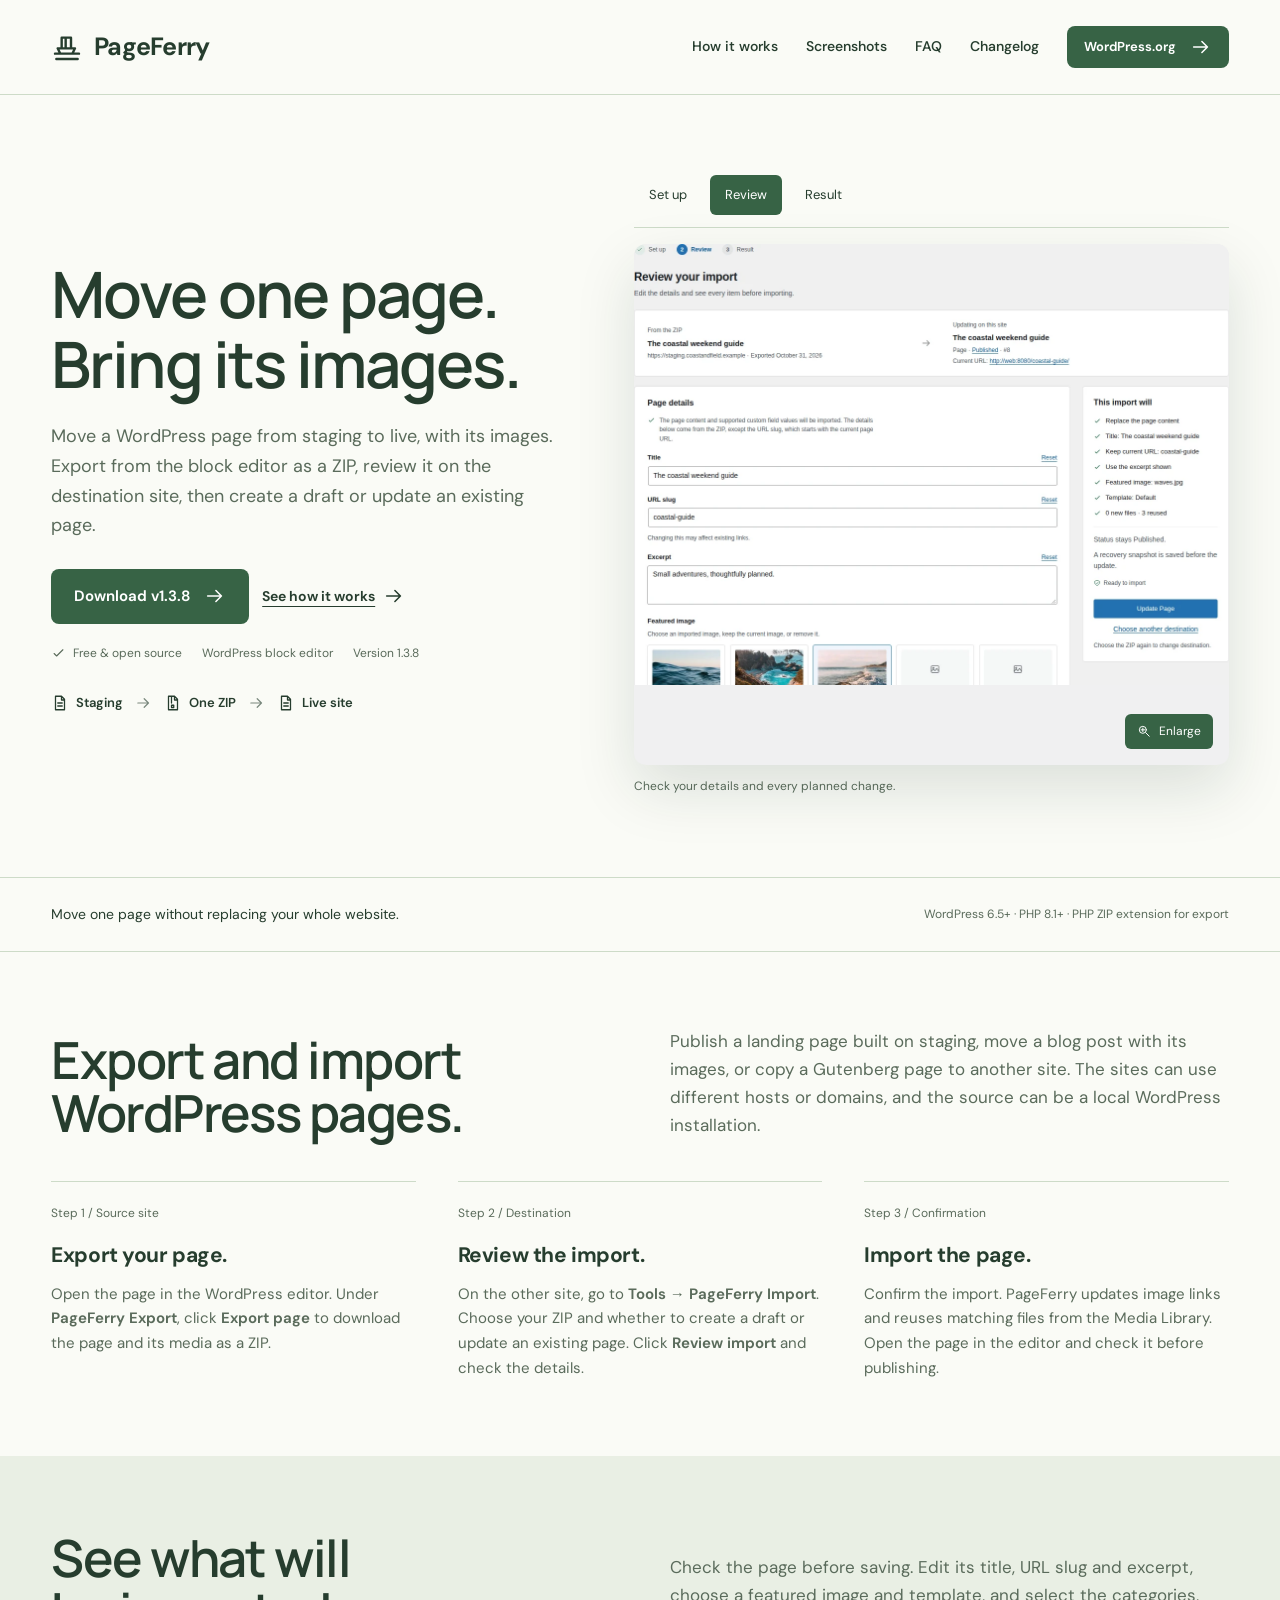
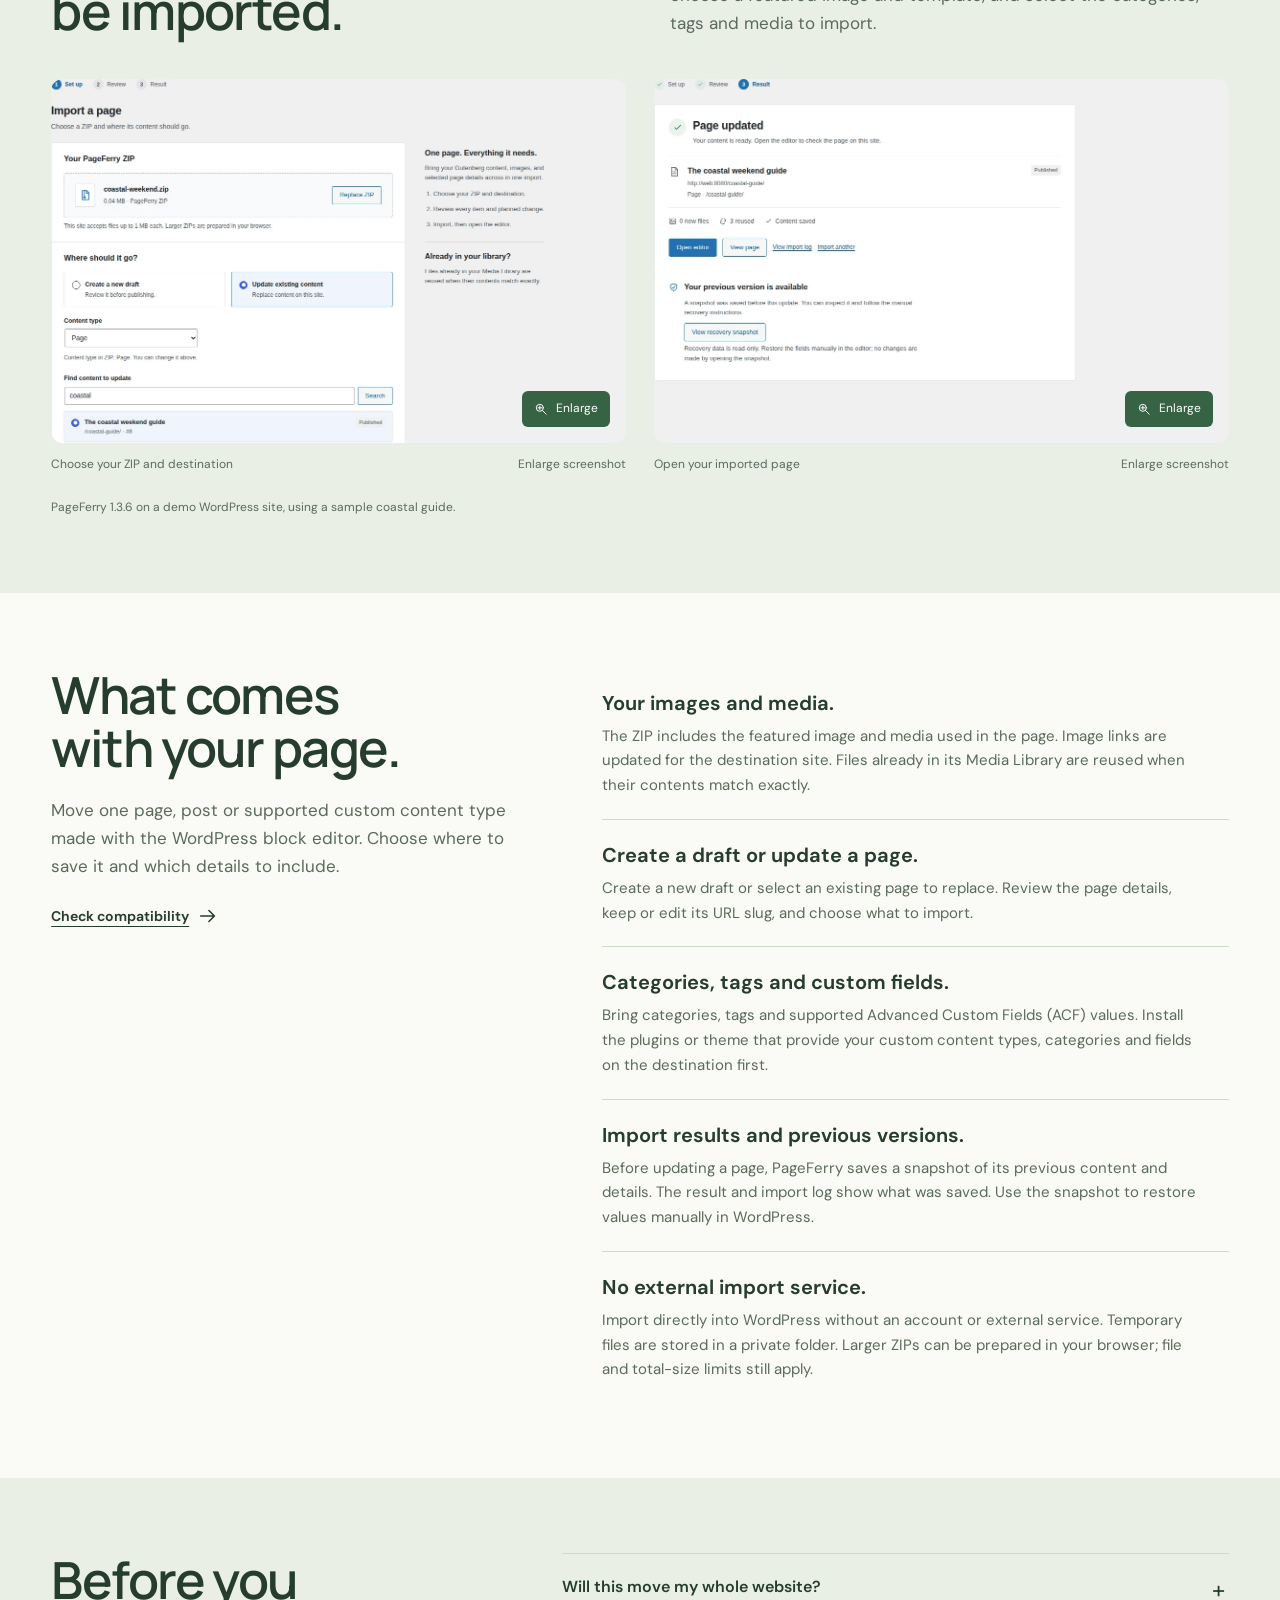
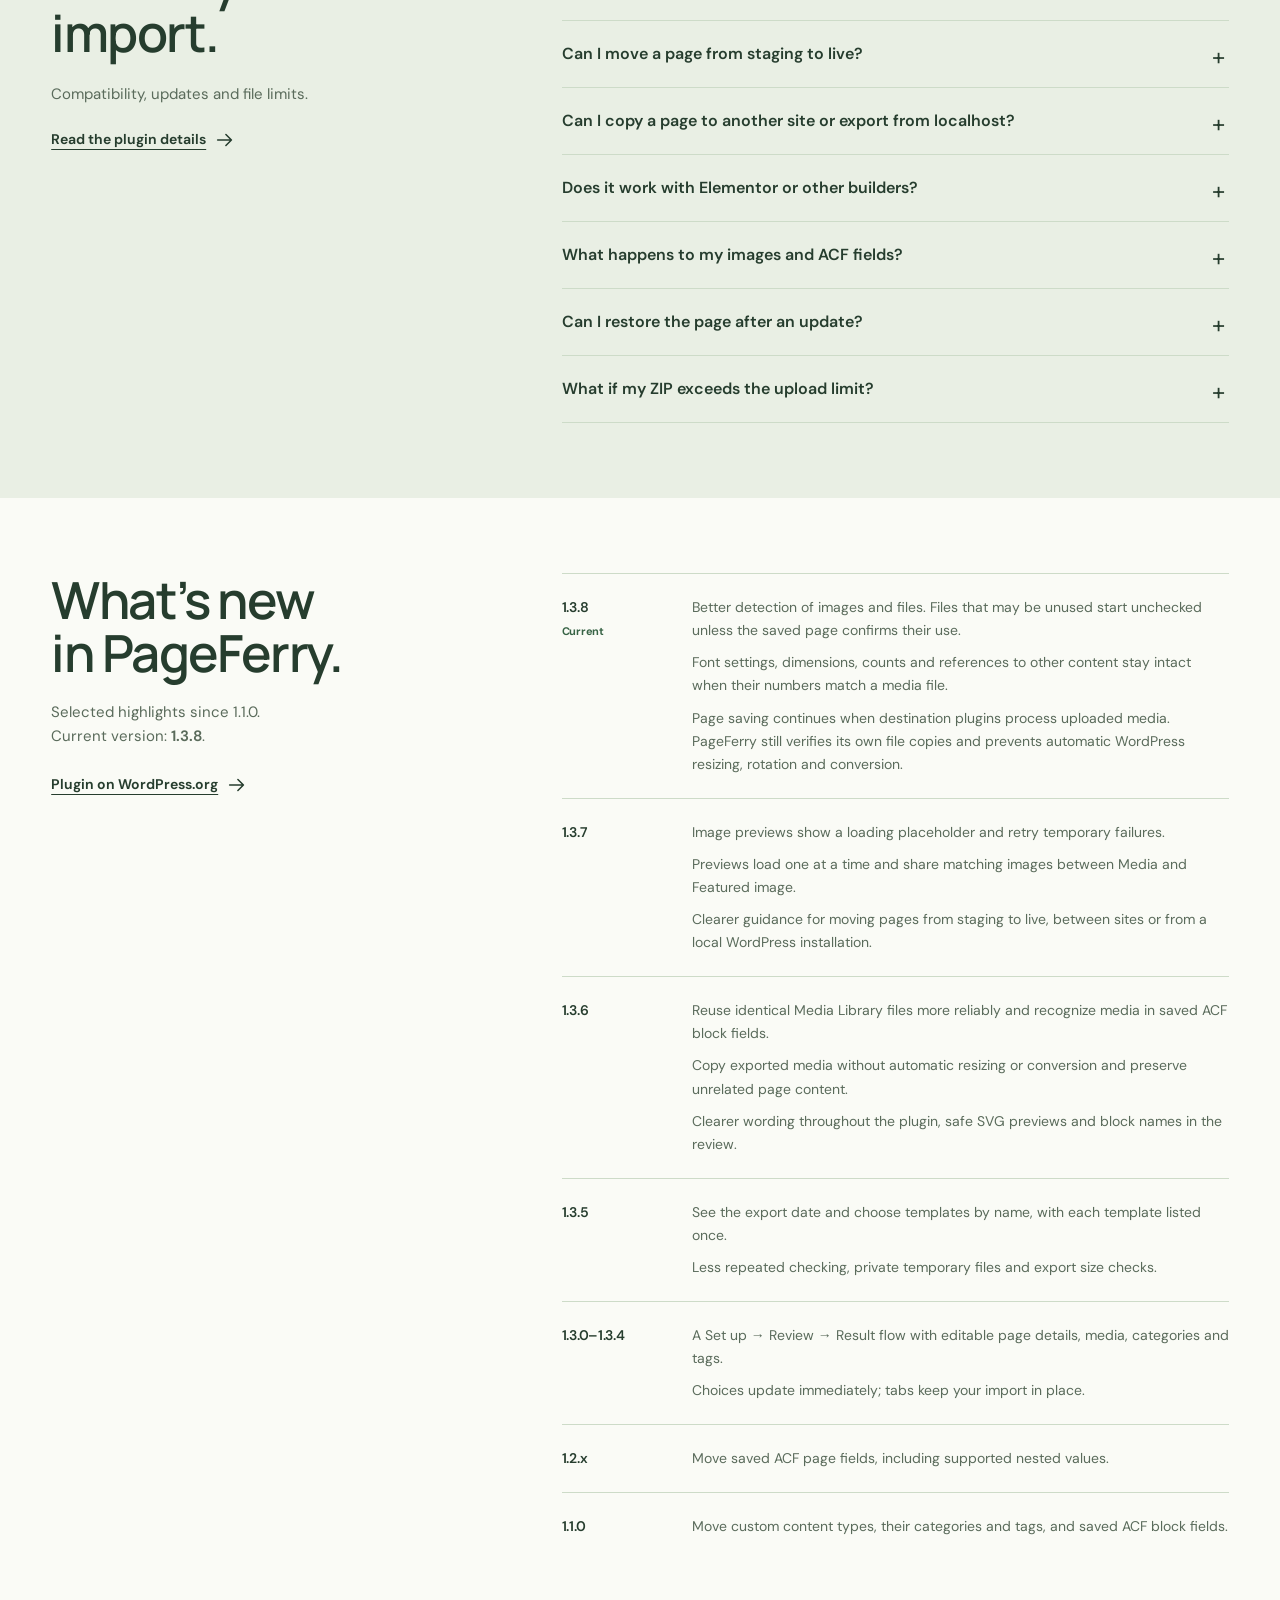
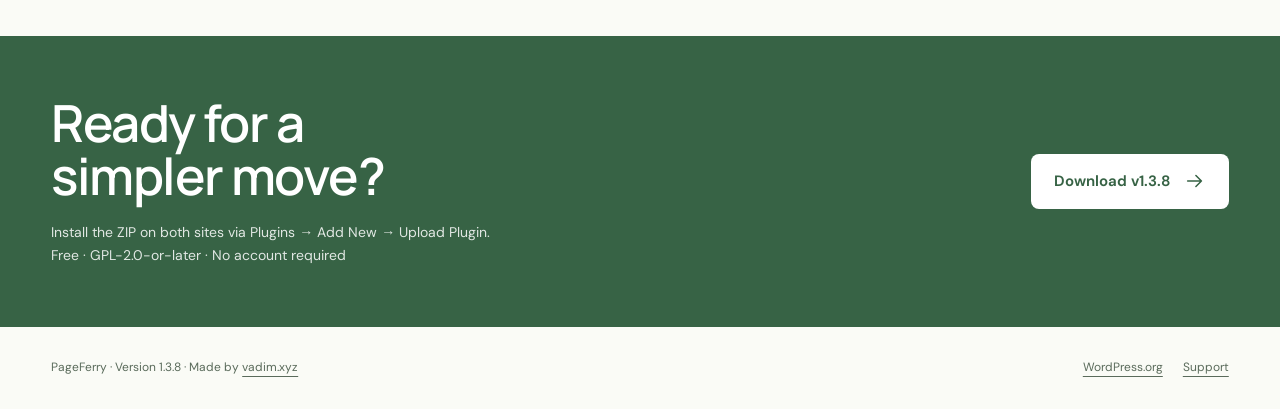
==== commit d01e27eb: "1.3.8" ====
--- a/pageferry/index.html
+++ b/pageferry/index.html
@@ -3,7 +3,7 @@
 <header class="site-header"><div class="wrap nav">
 <a class="brand" href="#main"><svg class="brand-mark" aria-hidden="true" viewBox="0 0 24 24"><path d="M3 17h18M5 13h13l-2 4H7zM8 13V5h7v8M11 5v8M4 21h16"/></svg>PageFerry</a>
 <nav class="nav-links" aria-label="Main navigation"><a href="#how">How it works</a><a href="#screenshots">Screenshots</a><a class="optional" href="#faq">FAQ</a><a class="optional" href="#changelog">Changelog</a><a class="button small" href="https://wordpress.org/plugins/pageferry/" target="_blank" rel="noopener noreferrer">WordPress.org<svg aria-hidden="true" viewBox="0 0 24 24"><path d="M4 12h15m-6-6 6 6-6 6"/></svg></a></nav>
-</div></header><main id="main"><section class="hero"><div class="wrap hero-split"><div class="hero-copy"><h1>Move one page.<br>Bring its images.</h1><p class="lead">Move a WordPress page from staging to live, with its images. Export from the block editor as a ZIP, review it on the destination site, then create a draft or update an existing page.</p><div class="actions"><a class="button" href="site/pageferry/downloads/pageferry-1.3.7.zip" download>Download v1.3.7<svg aria-hidden="true" viewBox="0 0 24 24"><path d="M4 12h15m-6-6 6 6-6 6"/></svg></a><a class="text-link" href="#how">See how it works<svg aria-hidden="true" viewBox="0 0 24 24"><path d="M4 12h15m-6-6 6 6-6 6"/></svg></a></div><div class="availability"><span><svg aria-hidden="true" viewBox="0 0 24 24"><path d="m5 12 4 4L19 6"/></svg>Free &amp; open source</span><span>WordPress block editor</span><span class="version">Version 1.3.7</span></div><div class="route" aria-label="Export from the source site, save the ZIP, import on the destination site"><span><svg aria-hidden="true" viewBox="0 0 24 24"><path d="M6 3h8l4 4v14H6zM14 3v5h4M9 12h6m-6 4h6"/></svg>Staging</span><svg aria-hidden="true" viewBox="0 0 24 24"><path d="M4 12h15m-6-6 6 6-6 6"/></svg><span><svg aria-hidden="true" viewBox="0 0 24 24"><path d="M6 3h8l4 4v14H6zM14 3v5h4M10 3v9m0 3v3h3v-3z"/></svg>One ZIP</span><svg aria-hidden="true" viewBox="0 0 24 24"><path d="M4 12h15m-6-6 6 6-6 6"/></svg><span><svg aria-hidden="true" viewBox="0 0 24 24"><path d="M6 3h8l4 4v14H6zM14 3v5h4M9 12h6m-6 4h6"/></svg>Live site</span></div></div><div class="product-tour"><div class="tour-tabs" role="group" aria-label="Explore PageFerry screenshots"><button type="button" data-tour="setup" data-src="site/pageferry/assets/setup.webp?v=1.3.6" data-full="site/pageferry/assets/setup-full.webp?v=1.3.6" data-caption="Choose a ZIP and where its content should go." aria-pressed="false">Set up</button><button type="button" data-tour="review" data-src="site/pageferry/assets/review.webp?v=1.3.6" data-full="site/pageferry/assets/review-full.webp?v=1.3.6" data-caption="Check your details and every planned change." aria-pressed="true">Review</button><button type="button" data-tour="result" data-src="site/pageferry/assets/result.webp?v=1.3.6" data-full="site/pageferry/assets/result-full.webp?v=1.3.6" data-caption="Open the imported page and check the result." aria-pressed="false">Result</button></div><figure class="screenshot"><a class="screen-link" href="site/pageferry/assets/review-full.webp?v=1.3.6" data-screenshot="Check your details and every planned change."><img src="site/pageferry/assets/review.webp?v=1.3.6" alt="PageFerry review showing the source and destination, editable page details, featured image choices and import summary." loading="eager" width="1200" height="1120"><span class="zoom-label"><svg aria-hidden="true" viewBox="0 0 24 24"><circle cx="10" cy="10" r="6"/><path d="m15 15 6 6M7 10h6m-3-3v6"/></svg>Enlarge</span></a></figure><p class="tour-caption" aria-live="polite">Check your details and every planned change.</p></div></div></section><div class="promise"><div class="wrap promise-inner"><p>Move one page without replacing your whole website.</p><p class="requirements">WordPress 6.5+ · PHP 8.1+ · PHP ZIP extension for export</p></div></div><section class="section" id="how"><div class="wrap"><div class="section-heading"><h2>Export and import WordPress pages.</h2><p>Publish a landing page built on staging, move a blog post with its images, or copy a Gutenberg page to another site. The sites can use different hosts or domains, and the source can be a local WordPress installation.</p></div><div class="workflow">
+</div></header><main id="main"><section class="hero"><div class="wrap hero-split"><div class="hero-copy"><h1>Move one page.<br>Bring its images.</h1><p class="lead">Move a WordPress page from staging to live, with its images. Export from the block editor as a ZIP, review it on the destination site, then create a draft or update an existing page.</p><div class="actions"><a class="button" href="site/pageferry/downloads/pageferry-1.3.8.zip" download>Download v1.3.8<svg aria-hidden="true" viewBox="0 0 24 24"><path d="M4 12h15m-6-6 6 6-6 6"/></svg></a><a class="text-link" href="#how">See how it works<svg aria-hidden="true" viewBox="0 0 24 24"><path d="M4 12h15m-6-6 6 6-6 6"/></svg></a></div><div class="availability"><span><svg aria-hidden="true" viewBox="0 0 24 24"><path d="m5 12 4 4L19 6"/></svg>Free &amp; open source</span><span>WordPress block editor</span><span class="version">Version 1.3.8</span></div><div class="route" aria-label="Export from the source site, save the ZIP, import on the destination site"><span><svg aria-hidden="true" viewBox="0 0 24 24"><path d="M6 3h8l4 4v14H6zM14 3v5h4M9 12h6m-6 4h6"/></svg>Staging</span><svg aria-hidden="true" viewBox="0 0 24 24"><path d="M4 12h15m-6-6 6 6-6 6"/></svg><span><svg aria-hidden="true" viewBox="0 0 24 24"><path d="M6 3h8l4 4v14H6zM14 3v5h4M10 3v9m0 3v3h3v-3z"/></svg>One ZIP</span><svg aria-hidden="true" viewBox="0 0 24 24"><path d="M4 12h15m-6-6 6 6-6 6"/></svg><span><svg aria-hidden="true" viewBox="0 0 24 24"><path d="M6 3h8l4 4v14H6zM14 3v5h4M9 12h6m-6 4h6"/></svg>Live site</span></div></div><div class="product-tour"><div class="tour-tabs" role="group" aria-label="Explore PageFerry screenshots"><button type="button" data-tour="setup" data-src="site/pageferry/assets/setup.webp?v=1.3.6" data-full="site/pageferry/assets/setup-full.webp?v=1.3.6" data-caption="Choose a ZIP and where its content should go." aria-pressed="false">Set up</button><button type="button" data-tour="review" data-src="site/pageferry/assets/review.webp?v=1.3.6" data-full="site/pageferry/assets/review-full.webp?v=1.3.6" data-caption="Check your details and every planned change." aria-pressed="true">Review</button><button type="button" data-tour="result" data-src="site/pageferry/assets/result.webp?v=1.3.6" data-full="site/pageferry/assets/result-full.webp?v=1.3.6" data-caption="Open the imported page and check the result." aria-pressed="false">Result</button></div><figure class="screenshot"><a class="screen-link" href="site/pageferry/assets/review-full.webp?v=1.3.6" data-screenshot="Check your details and every planned change."><img src="site/pageferry/assets/review.webp?v=1.3.6" alt="PageFerry review showing the source and destination, editable page details, featured image choices and import summary." loading="eager" width="1200" height="1120"><span class="zoom-label"><svg aria-hidden="true" viewBox="0 0 24 24"><circle cx="10" cy="10" r="6"/><path d="m15 15 6 6M7 10h6m-3-3v6"/></svg>Enlarge</span></a></figure><p class="tour-caption" aria-live="polite">Check your details and every planned change.</p></div></div></section><div class="promise"><div class="wrap promise-inner"><p>Move one page without replacing your whole website.</p><p class="requirements">WordPress 6.5+ · PHP 8.1+ · PHP ZIP extension for export</p></div></div><section class="section" id="how"><div class="wrap"><div class="section-heading"><h2>Export and import WordPress pages.</h2><p>Publish a landing page built on staging, move a blog post with its images, or copy a Gutenberg page to another site. The sites can use different hosts or domains, and the source can be a local WordPress installation.</p></div><div class="workflow">
 <article><span class="step-number">Step 1 / Source site</span><h3>Export your page.</h3><p>Open the page in the WordPress editor. Under <strong>PageFerry Export</strong>, click <strong>Export page</strong> to download the page and its media as a ZIP.</p></article>
 <article><span class="step-number">Step 2 / Destination</span><h3>Review the import.</h3><p>On the other site, go to <strong>Tools → PageFerry Import</strong>. Choose your ZIP and whether to create a draft or update an existing page. Click <strong>Review import</strong> and check the details.</p></article>
 <article><span class="step-number">Step 3 / Confirmation</span><h3>Import the page.</h3><p>Confirm the import. PageFerry updates image links and reuses matching files from the Media Library. Open the page in the editor and check it before publishing.</p></article>
@@ -13,12 +13,13 @@
 <div><dt>Categories, tags and custom fields.</dt><dd>Bring categories, tags and supported Advanced Custom Fields (ACF) values. Install the plugins or theme that provide your custom content types, categories and fields on the destination first.</dd></div>
 <div><dt>Import results and previous versions.</dt><dd>Before updating a page, PageFerry saves a snapshot of its previous content and details. The result and import log show what was saved. Use the snapshot to restore values manually in WordPress.</dd></div>
 <div><dt>No external import service.</dt><dd>Import directly into WordPress without an account or external service. Temporary files are stored in a private folder. Larger ZIPs can be prepared in your browser; file and total-size limits still apply.</dd></div>
-</dl></div></section><section class="section showcase" id="faq"><div class="wrap faq-layout"><div><h2>Before you<br>import.</h2><p>Compatibility, updates and file limits.</p><a class="text-link" href="https://wordpress.org/plugins/pageferry/" target="_blank" rel="noopener noreferrer">Read the plugin details<svg aria-hidden="true" viewBox="0 0 24 24"><path d="M4 12h15m-6-6 6 6-6 6"/></svg></a></div><div><details><summary>Will this move my whole website?</summary><p>PageFerry moves one page, post or supported custom content type at a time. It does not transfer themes, plugins, site settings or an entire Media Library.</p></details><details><summary>Can I move a page from staging to live?</summary><p>Yes. Export the page on staging and import its ZIP on the live site. Create a new draft to check before publishing, or select an existing page to update. A published page stays published, so an update appears on the live site as soon as the import is saved. Its URL stays the same unless you edit the slug. A snapshot of the previous version is saved first.</p></details><details><summary>Can I copy a page to another site or export from localhost?</summary><p>Yes. The sites can use different hosts or domains, and the source can be a local WordPress installation. The ZIP contains the exported media files, so the destination does not need to connect to the source. Install the theme and custom block plugins needed to display the page on the destination first.</p></details><details><summary>Does it work with Elementor or other builders?</summary><p>PageFerry supports the WordPress block editor (Gutenberg). Imports identified as Elementor, Divi, Beaver Builder, Bricks or WPBakery content are refused. Install the theme and custom block plugins needed to display the page on the destination first.</p></details><details><summary>What happens to my images and ACF fields?</summary><p>Media files are included in the ZIP. Matching Media Library files are reused when their contents match exactly. Newly added files keep their exported contents. If the site's upload rules would change a file, PageFerry stops and explains the conflict. Supported ACF custom field values move too, with updated image links. Install ACF and matching field definitions on the destination first. Field definitions, site-wide ACF options and SEO data are not included. Check fields that refer to other posts or users after importing.</p></details><details><summary>Can I restore the page after an update?</summary><p>Open Recovery snapshots to read the previous content and page details. Copy the values you need back into the WordPress editor. Restoration is manual; there is no one-click restore button.</p></details><details><summary>What if my ZIP exceeds the upload limit?</summary><p>Your browser can prepare a larger ZIP and upload its media files one at a time. Each file must still fit the upload limit, and the whole import must fit PageFerry’s size limits. Reduce an oversized file and export again, or ask your host to raise a lower upload limit.</p></details></div></div></section><section class="section" id="changelog"><div class="wrap changelog-layout"><div class="changelog-intro"><h2>What’s new<br>in PageFerry.</h2><p>Selected highlights since 1.1.0.<br>Current version: <strong class="version">1.3.7</strong>.</p><a class="text-link" href="https://wordpress.org/plugins/pageferry/" target="_blank" rel="noopener noreferrer">Plugin on WordPress.org<svg aria-hidden="true" viewBox="0 0 24 24"><path d="M4 12h15m-6-6 6 6-6 6"/></svg></a></div><div>
-<article class="release"><h3>1.3.7<span class="current">Current</span></h3><ul><li>Image previews show a loading placeholder and retry temporary failures.</li><li>Previews load one at a time and share matching images between Media and Featured image.</li><li>Clearer guidance for moving pages from staging to live, between sites or from a local WordPress installation.</li></ul></article>
-<article class="release"><h3>1.3.6</h3><ul><li>Reuse identical Media Library files more reliably and recognize media in saved ACF block fields.</li><li>Keep new media files exactly as exported and preserve unrelated page content.</li><li>Clearer wording throughout the plugin, safe SVG previews and block names in the review.</li></ul></article>
+</dl></div></section><section class="section showcase" id="faq"><div class="wrap faq-layout"><div><h2>Before you<br>import.</h2><p>Compatibility, updates and file limits.</p><a class="text-link" href="https://wordpress.org/plugins/pageferry/" target="_blank" rel="noopener noreferrer">Read the plugin details<svg aria-hidden="true" viewBox="0 0 24 24"><path d="M4 12h15m-6-6 6 6-6 6"/></svg></a></div><div><details><summary>Will this move my whole website?</summary><p>PageFerry moves one page, post or supported custom content type at a time. It does not transfer themes, plugins, site settings or an entire Media Library.</p></details><details><summary>Can I move a page from staging to live?</summary><p>Yes. Export the page on staging and import its ZIP on the live site. Create a new draft to check before publishing, or select an existing page to update. A published page stays published, so an update appears on the live site as soon as the import is saved. Its URL stays the same unless you edit the slug. A snapshot of the previous version is saved first.</p></details><details><summary>Can I copy a page to another site or export from localhost?</summary><p>Yes. The sites can use different hosts or domains, and the source can be a local WordPress installation. The ZIP contains the exported media files, so the destination does not need to connect to the source. Install the theme and custom block plugins needed to display the page on the destination first.</p></details><details><summary>Does it work with Elementor or other builders?</summary><p>PageFerry supports the WordPress block editor (Gutenberg). Imports identified as Elementor, Divi, Beaver Builder, Bricks or WPBakery content are refused. Install the theme and custom block plugins needed to display the page on the destination first.</p></details><details><summary>What happens to my images and ACF fields?</summary><p>Media files are included in the ZIP. Files that may be unused start unchecked in the review; select any you need before importing. Matching Media Library files are reused when their contents match exactly. PageFerry copies the exported media without resizing, rotating or converting it. Other plugins on the destination can apply their own image processing or SVG rules. Supported ACF custom field values move too, with updated image links. Install ACF and matching field definitions on the destination first. Field definitions, site-wide ACF options and SEO data are not included. Check fields that refer to other posts or users after importing.</p></details><details><summary>Can I restore the page after an update?</summary><p>Open Recovery snapshots to read the previous content and page details. Copy the values you need back into the WordPress editor. Restoration is manual; there is no one-click restore button.</p></details><details><summary>What if my ZIP exceeds the upload limit?</summary><p>Your browser can prepare a larger ZIP and upload its media files one at a time. Each file must still fit the upload limit, and the whole import must fit PageFerry’s size limits. Reduce an oversized file and export again, or ask your host to raise a lower upload limit.</p></details></div></div></section><section class="section" id="changelog"><div class="wrap changelog-layout"><div class="changelog-intro"><h2>What’s new<br>in PageFerry.</h2><p>Selected highlights since 1.1.0.<br>Current version: <strong class="version">1.3.8</strong>.</p><a class="text-link" href="https://wordpress.org/plugins/pageferry/" target="_blank" rel="noopener noreferrer">Plugin on WordPress.org<svg aria-hidden="true" viewBox="0 0 24 24"><path d="M4 12h15m-6-6 6 6-6 6"/></svg></a></div><div>
+<article class="release"><h3>1.3.8<span class="current">Current</span></h3><ul><li>Better detection of images and files. Files that may be unused start unchecked unless the saved page confirms their use.</li><li>Font settings, dimensions, counts and references to other content stay intact when their numbers match a media file.</li><li>Page saving continues when destination plugins process uploaded media. PageFerry still verifies its own file copies and prevents automatic WordPress resizing, rotation and conversion.</li></ul></article>
+<article class="release"><h3>1.3.7</h3><ul><li>Image previews show a loading placeholder and retry temporary failures.</li><li>Previews load one at a time and share matching images between Media and Featured image.</li><li>Clearer guidance for moving pages from staging to live, between sites or from a local WordPress installation.</li></ul></article>
+<article class="release"><h3>1.3.6</h3><ul><li>Reuse identical Media Library files more reliably and recognize media in saved ACF block fields.</li><li>Copy exported media without automatic resizing or conversion and preserve unrelated page content.</li><li>Clearer wording throughout the plugin, safe SVG previews and block names in the review.</li></ul></article>
 <article class="release"><h3>1.3.5</h3><ul><li>See the export date and choose templates by name, with each template listed once.</li><li>Less repeated checking, private temporary files and export size checks.</li></ul></article>
 <article class="release"><h3>1.3.0–1.3.4</h3><ul><li>A Set up → Review → Result flow with editable page details, media, categories and tags.</li><li>Choices update immediately; tabs keep your import in place.</li></ul></article>
 <article class="release"><h3>1.2.x</h3><ul><li>Move saved ACF page fields, including supported nested values.</li></ul></article>
 <article class="release"><h3>1.1.0</h3><ul><li>Move custom content types, their categories and tags, and saved ACF block fields.</li></ul></article>
-</div></div></section><section class="download" id="download"><div class="wrap download-inner"><div><h2>Ready for a<br>simpler move?</h2><p>Install the ZIP on both sites via Plugins → Add New → Upload Plugin.<br>Free · GPL-2.0-or-later · No account required</p></div><a class="button" href="site/pageferry/downloads/pageferry-1.3.7.zip" download>Download v1.3.7<svg aria-hidden="true" viewBox="0 0 24 24"><path d="M4 12h15m-6-6 6 6-6 6"/></svg></a></div></section></main><footer class="footer"><div class="wrap footer-inner"><span>PageFerry · Version 1.3.7 · Made by <a href="https://vadim.xyz" target="_blank" rel="noopener noreferrer">vadim.xyz</a></span><div class="footer-links"><a href="https://wordpress.org/plugins/pageferry/" target="_blank" rel="noopener noreferrer">WordPress.org</a><a href="https://wordpress.org/support/plugin/pageferry/" target="_blank" rel="noopener noreferrer">Support</a></div></div></footer>
+</div></div></section><section class="download" id="download"><div class="wrap download-inner"><div><h2>Ready for a<br>simpler move?</h2><p>Install the ZIP on both sites via Plugins → Add New → Upload Plugin.<br>Free · GPL-2.0-or-later · No account required</p></div><a class="button" href="site/pageferry/downloads/pageferry-1.3.8.zip" download>Download v1.3.8<svg aria-hidden="true" viewBox="0 0 24 24"><path d="M4 12h15m-6-6 6 6-6 6"/></svg></a></div></section></main><footer class="footer"><div class="wrap footer-inner"><span>PageFerry · Version 1.3.8 · Made by <a href="https://vadim.xyz" target="_blank" rel="noopener noreferrer">vadim.xyz</a></span><div class="footer-links"><a href="https://wordpress.org/plugins/pageferry/" target="_blank" rel="noopener noreferrer">WordPress.org</a><a href="https://wordpress.org/support/plugin/pageferry/" target="_blank" rel="noopener noreferrer">Support</a></div></div></footer>
 <dialog class="viewer" aria-labelledby="viewer-title"><div class="viewer-top"><h2 id="viewer-title">PageFerry screenshot</h2><div class="viewer-tools"><button class="viewer-zoom" type="button" aria-pressed="false" aria-controls="viewer-image"><svg aria-hidden="true" viewBox="0 0 24 24"><circle cx="10" cy="10" r="6"/><path d="m15 15 6 6M7 10h6m-3-3v6"/></svg><span>Zoom in</span></button><button class="viewer-close" type="button" autofocus><svg aria-hidden="true" viewBox="0 0 24 24"><path d="m6 6 12 12M6 18 18 6"/></svg>Close</button></div></div><div class="viewer-image" id="viewer-image" tabindex="0" role="region" aria-label="Enlarged screenshot. Use the arrow keys to move around the image."><img alt=""></div><p class="viewer-hint">Sample content on a demo site. Zoom in to read the details. Swipe or use the arrow keys to move around the image. Press Escape to close.</p></dialog></body></html>
